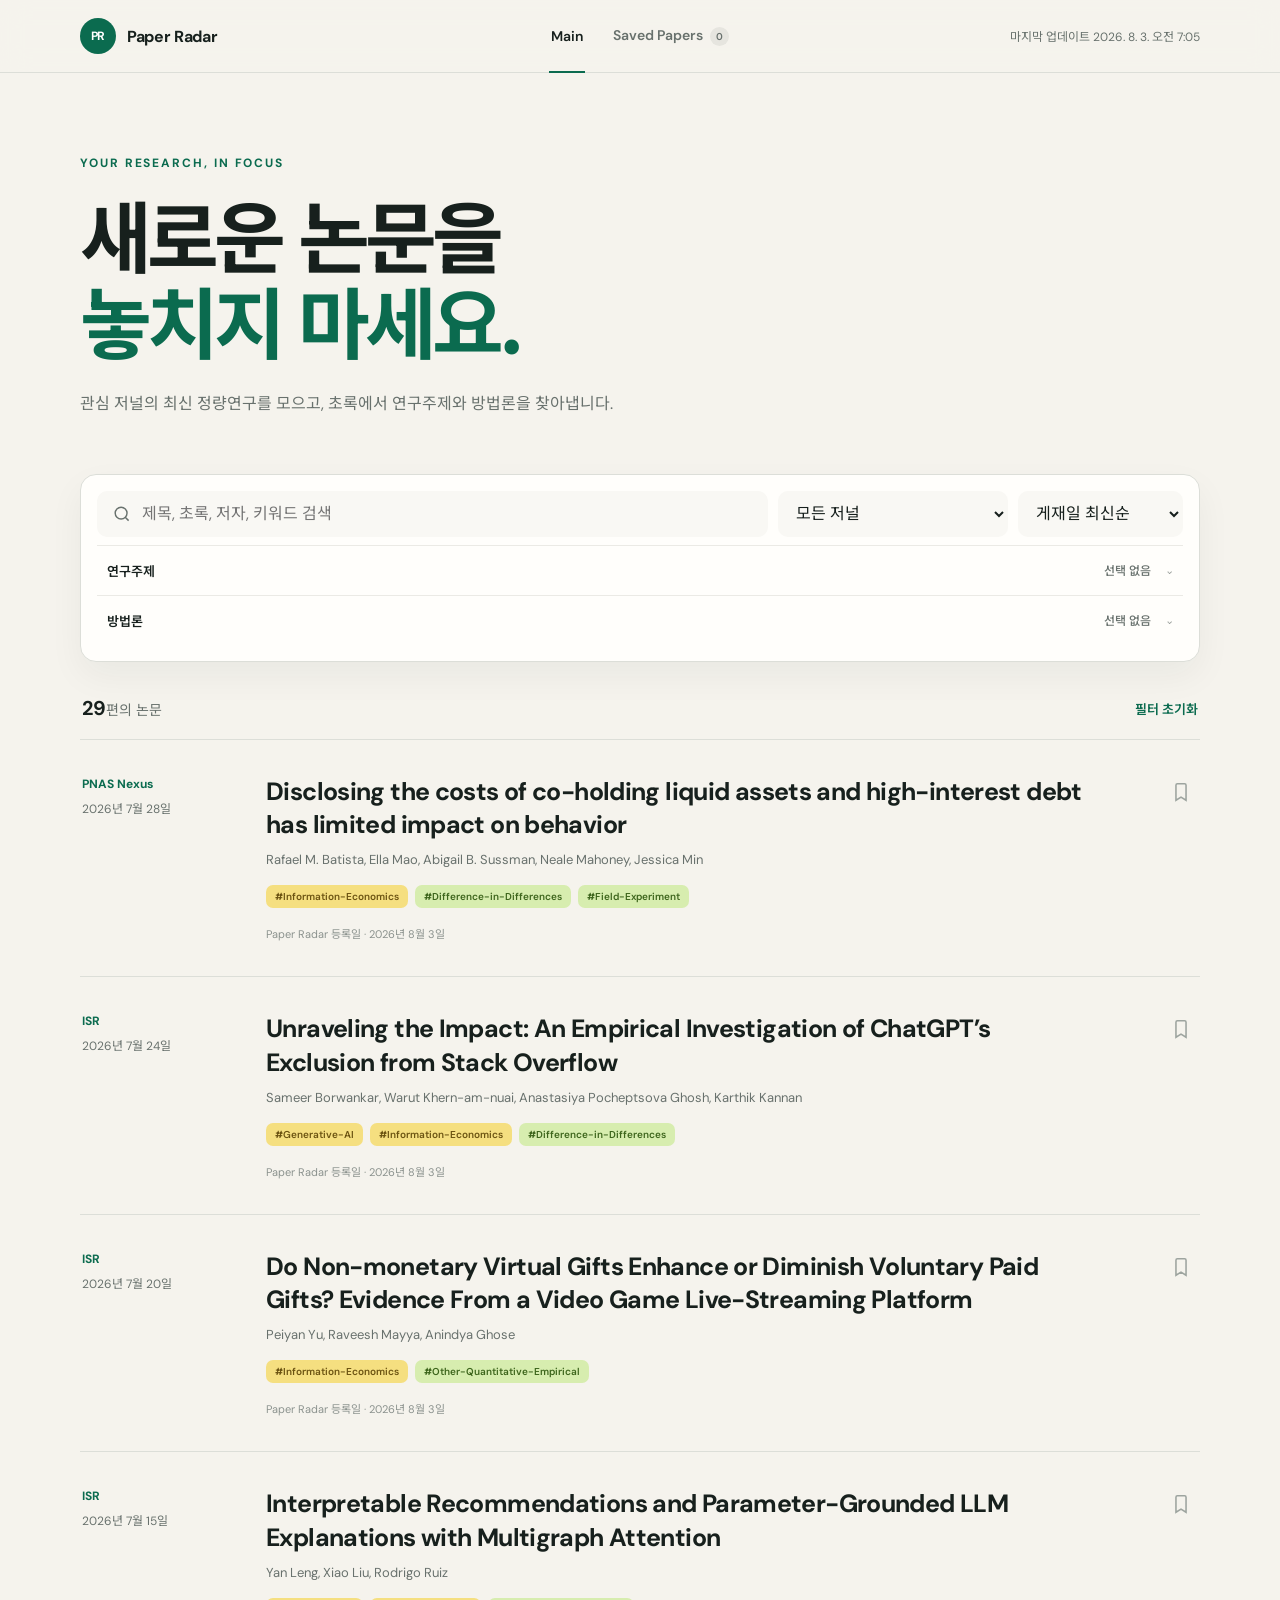
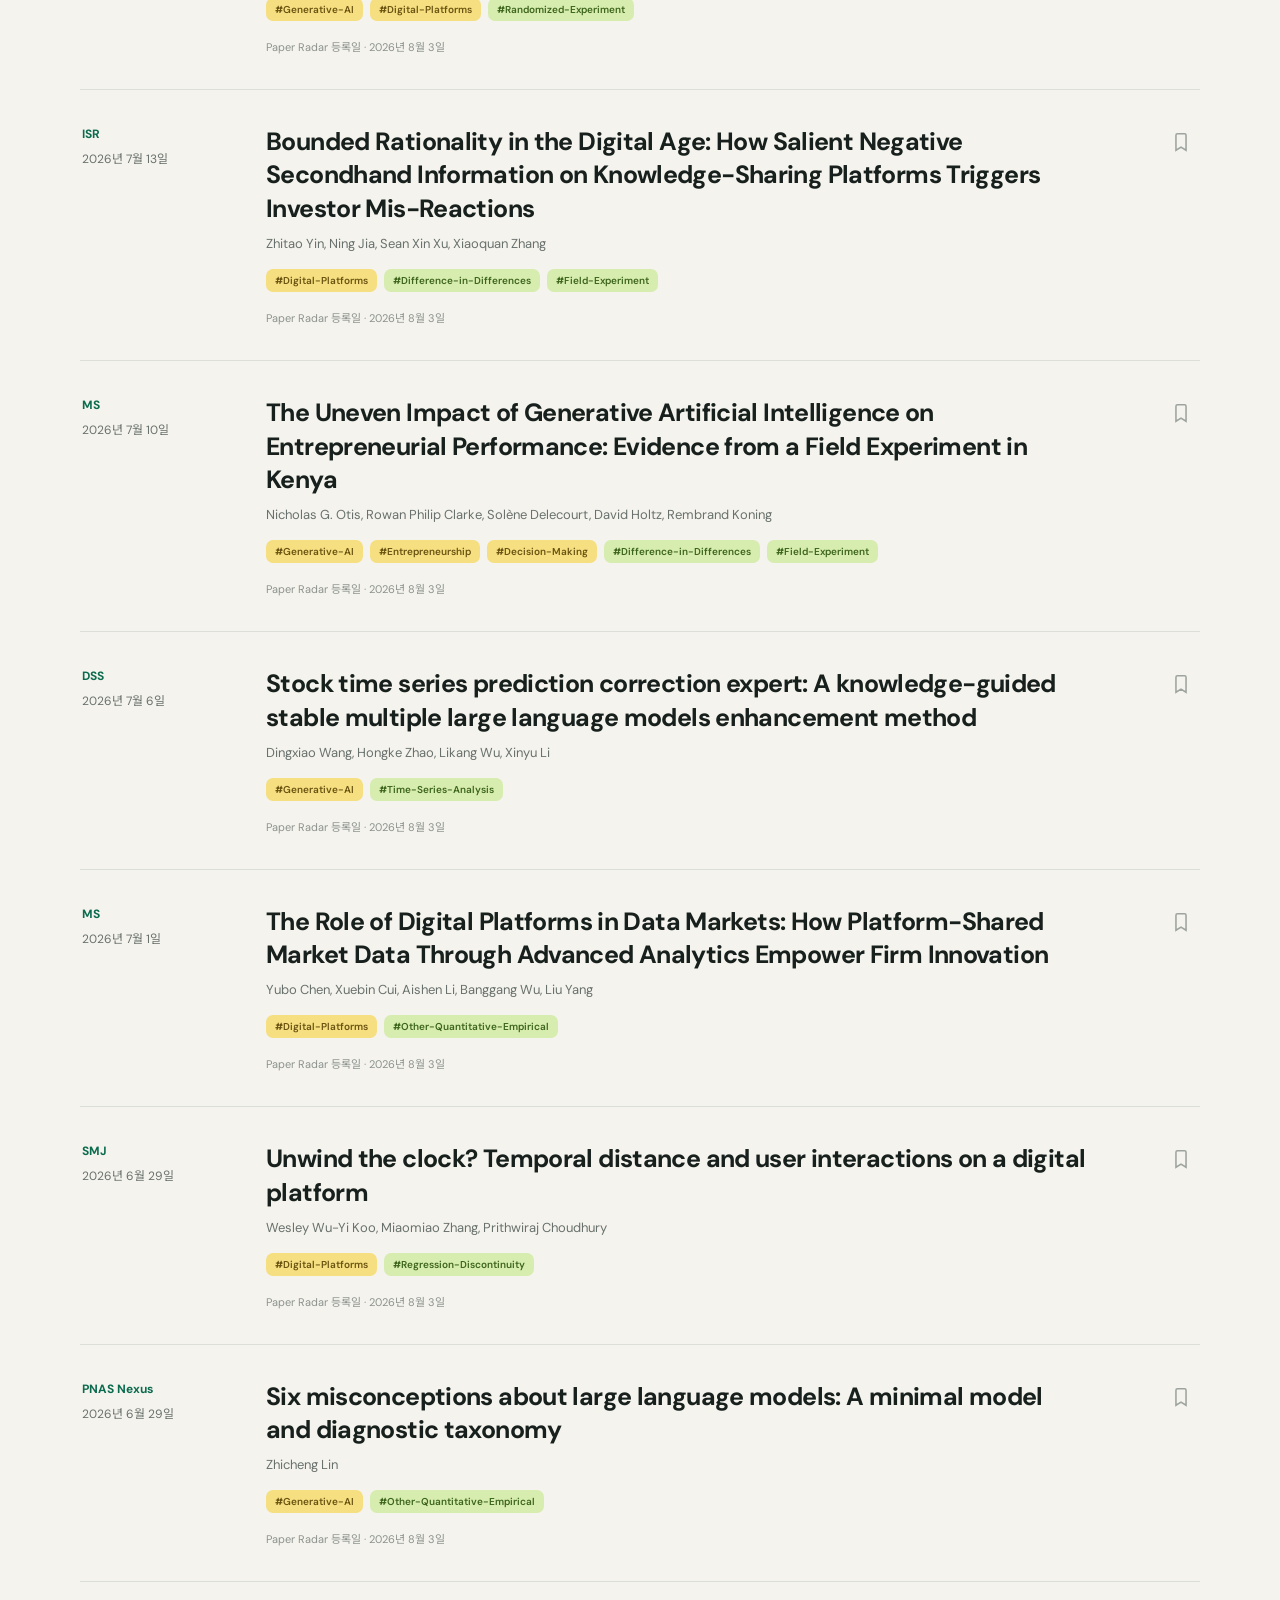
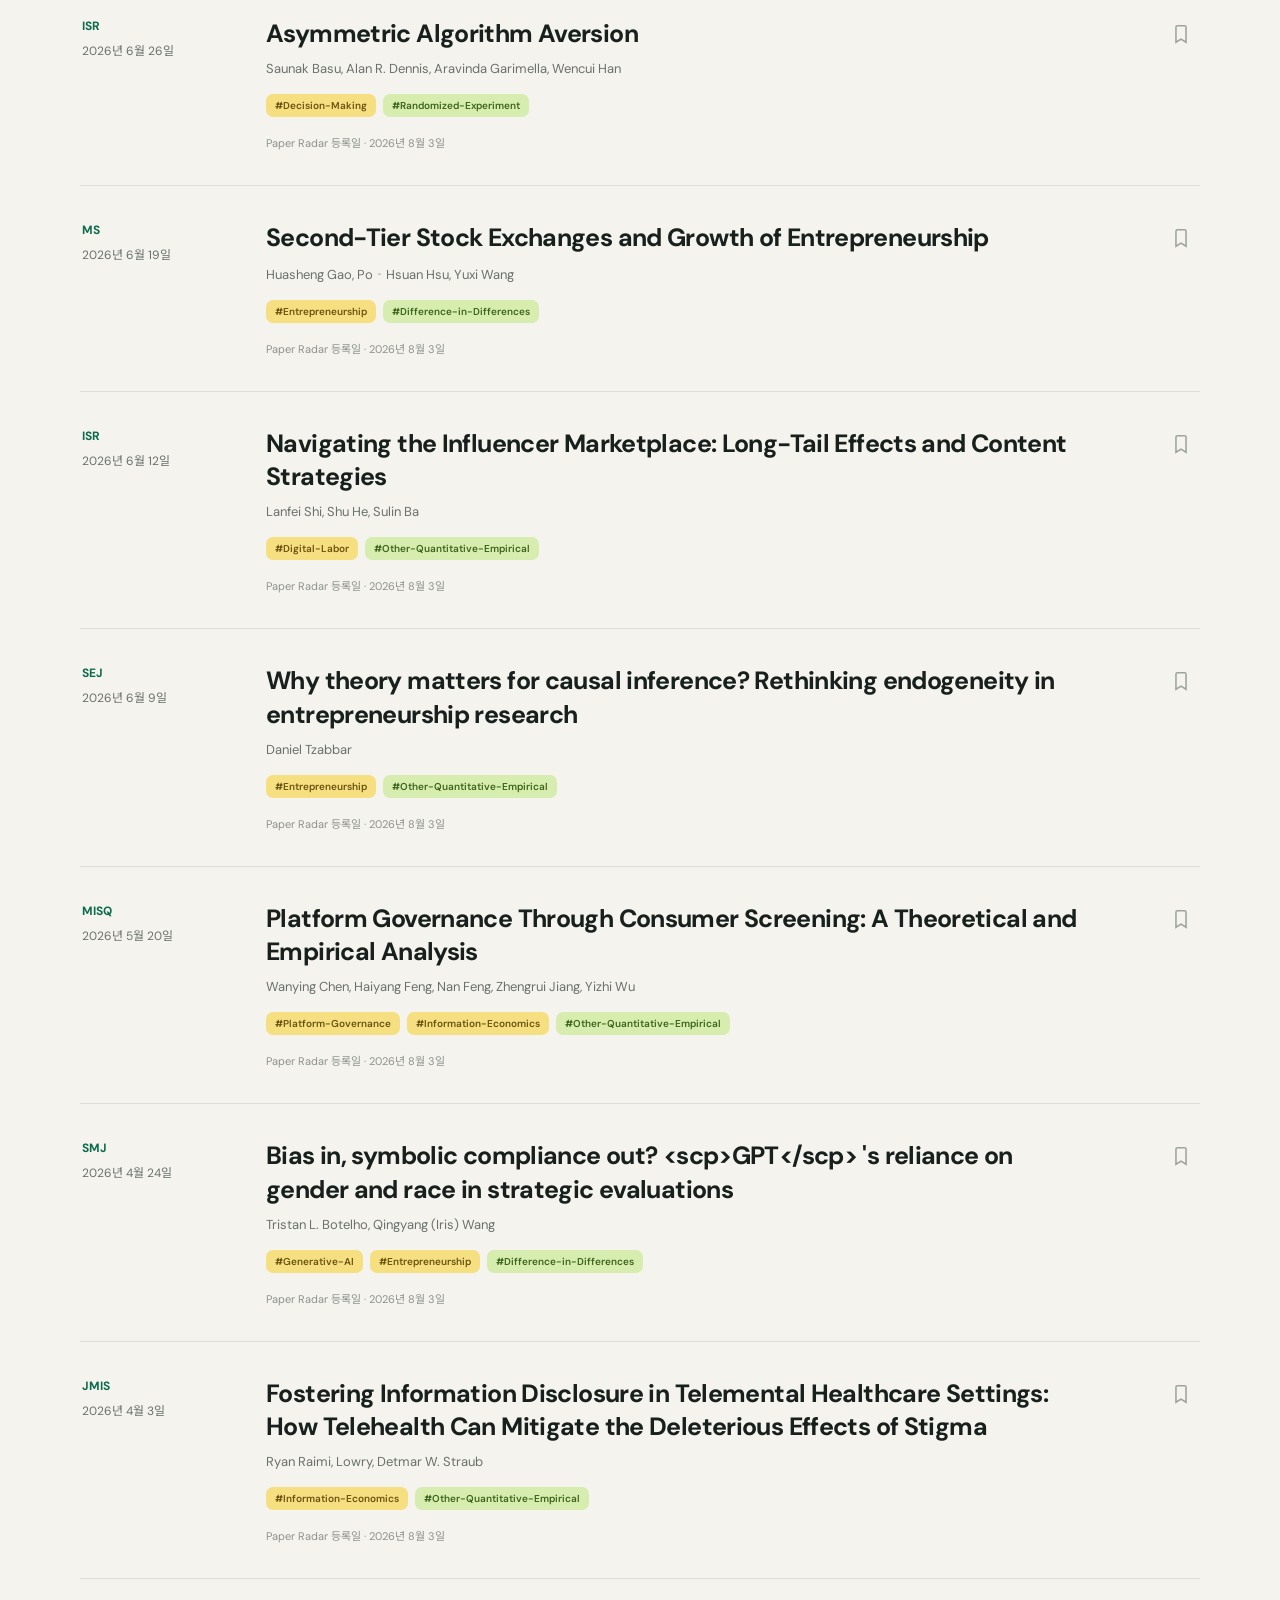
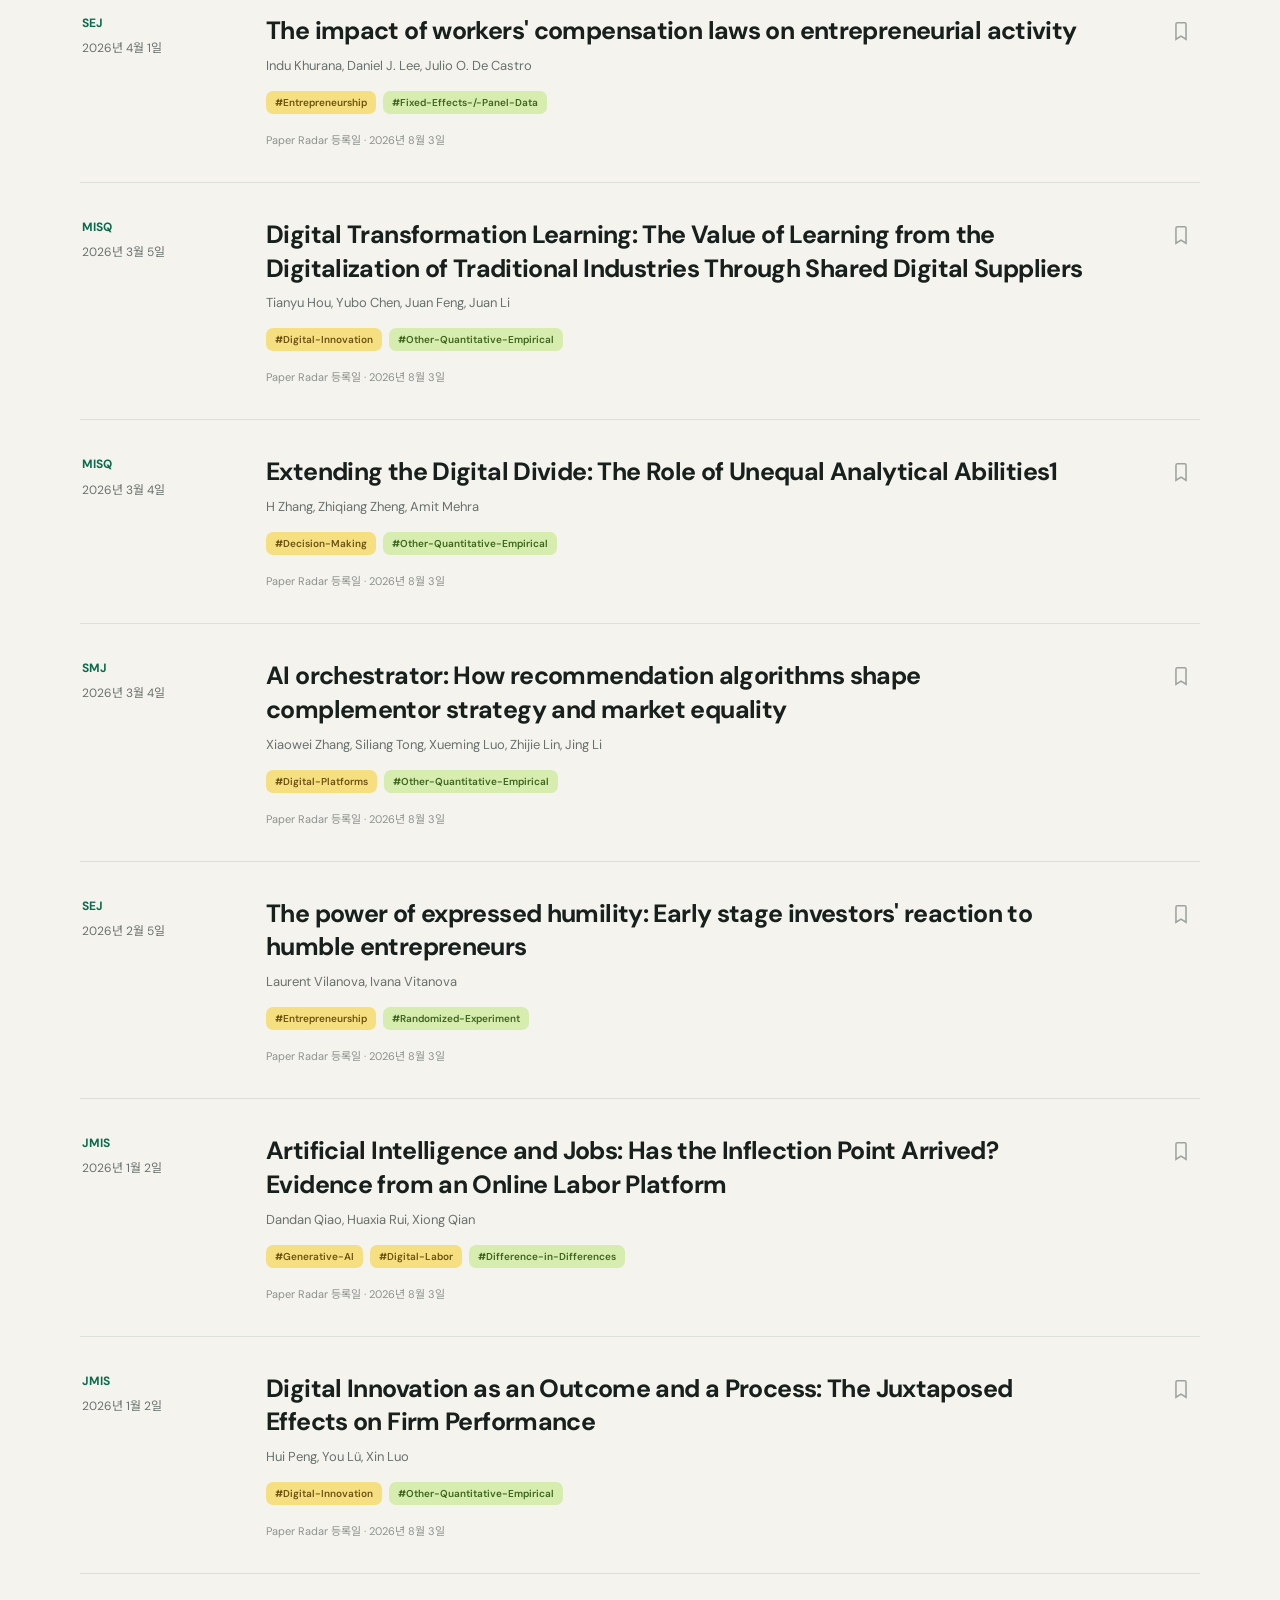
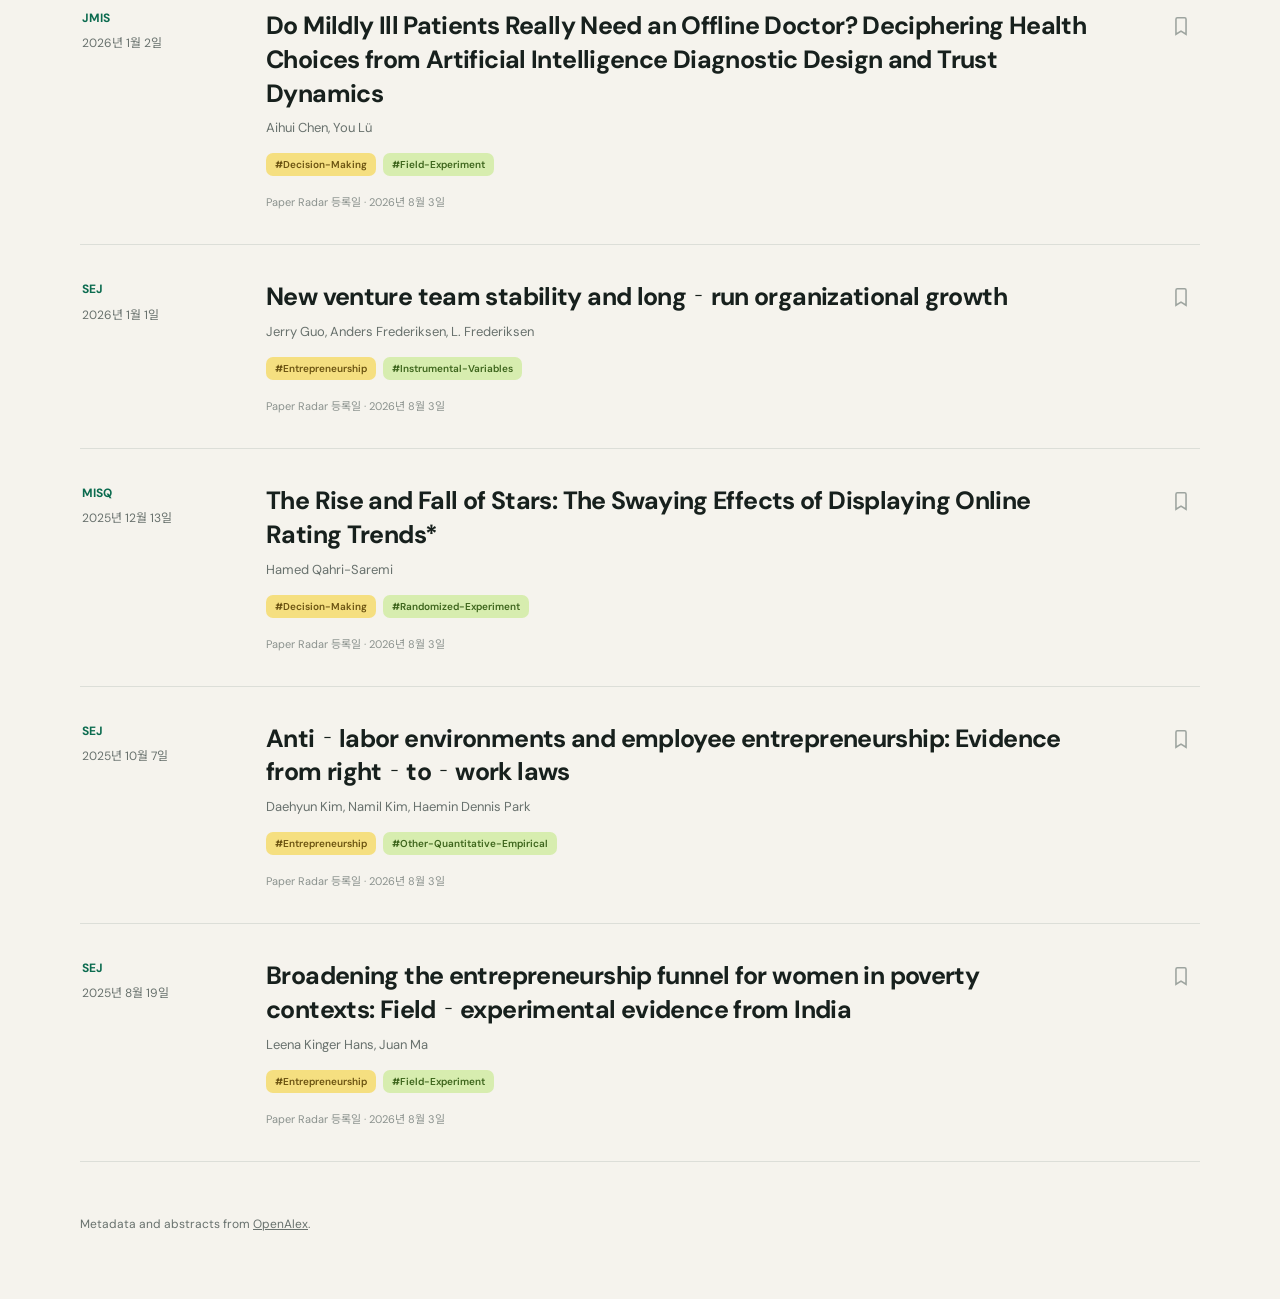
==== index.html @ 3a6cef03 "Add files via upload" ====
<!doctype html>
<html lang="ko">
<head>
  <meta charset="utf-8">
  <meta name="viewport" content="width=device-width, initial-scale=1">
  <meta name="description" content="관심 저널의 최신 정량연구를 한눈에 확인하는 개인용 논문 레이더">
  <title>Paper Radar</title>
  <link rel="preconnect" href="https://fonts.googleapis.com">
  <link rel="preconnect" href="https://fonts.gstatic.com" crossorigin>
  <link href="https://fonts.googleapis.com/css2?family=DM+Sans:wght@400;500;600;700&family=Noto+Sans+KR:wght@400;500;600;700&display=swap" rel="stylesheet">
  <link rel="stylesheet" href="styles.css">
</head>
<body>
  <header class="masthead">
    <div class="shell masthead-inner">
      <a class="brand" href="#main" aria-label="Paper Radar 홈">
        <span class="brand-mark">PR</span><span>Paper Radar</span>
      </a>
      <nav class="nav" aria-label="기본 메뉴">
        <button class="nav-link active" data-view="main">Main</button>
        <button class="nav-link" data-view="saved">Saved Papers <span id="saved-count" class="nav-count">0</span></button>
      </nav>
      <p class="updated" id="updated">데이터 불러오는 중…</p>
    </div>
  </header>

  <main class="shell">
    <section class="hero">
      <p class="eyebrow">YOUR RESEARCH, IN FOCUS</p>
      <h1 id="page-title">새로운 논문을<br><span>놓치지 마세요.</span></h1>
      <p class="intro" id="page-intro">관심 저널의 최신 정량연구를 모으고, 초록에서 연구주제와 방법론을 찾아냅니다.</p>
    </section>

    <section class="toolbar" aria-label="논문 검색과 필터">
      <div class="top-filters">
        <label class="search-wrap">
          <span class="sr-only">논문 검색</span>
          <svg viewBox="0 0 24 24" aria-hidden="true"><path d="m21 21-4.35-4.35m2.35-5.15A7.5 7.5 0 1 1 4 11.5a7.5 7.5 0 0 1 15 0Z"/></svg>
          <input id="search" type="search" placeholder="제목, 초록, 저자, 키워드 검색">
        </label>
        <select id="journal-filter" aria-label="저널 필터"><option value="">모든 저널</option></select>
        <select id="sort" aria-label="정렬 방식">
          <option value="publication">게재일 최신순</option>
          <option value="first_seen">신규 등록순</option>
        </select>
      </div>

      <details class="filter-group" id="topic-details">
        <summary><span>연구주제</span><span class="filter-summary"><b id="topic-selected">선택 없음</b><i aria-hidden="true">⌄</i></span></summary>
        <div id="topic-options" class="check-grid"></div>
      </details>
      <details class="filter-group" id="method-details">
        <summary><span>방법론</span><span class="filter-summary"><b id="method-selected">선택 없음</b><i aria-hidden="true">⌄</i></span></summary>
        <div id="method-options" class="check-grid"></div>
      </details>
      <div id="active-filters" class="active-filters"></div>
    </section>

    <section class="summary" aria-live="polite">
      <p><strong id="paper-count">0</strong>편의 논문</p>
      <button id="reset" type="button">필터 초기화</button>
    </section>
    <section id="paper-list" class="paper-list" aria-live="polite"></section>
    <div id="empty" class="empty" hidden>
      <div class="empty-bookmark">⌑</div>
      <p id="empty-title">조건에 맞는 논문이 없습니다.</p>
      <span id="empty-help">필터를 변경해 다시 확인해보세요.</span>
      <button id="empty-action" type="button">전체 논문 보기</button>
    </div>
  </main>

  <dialog id="paper-dialog" class="paper-dialog">
    <div class="dialog-head">
      <button id="dialog-bookmark" class="bookmark dialog-bookmark" type="button" aria-label="논문 저장"></button>
      <button id="dialog-close" class="dialog-close" type="button" aria-label="닫기">×</button>
    </div>
    <article id="dialog-content"></article>
  </dialog>

  <footer class="shell footer"><p>Metadata and abstracts from <a href="https://openalex.org" target="_blank" rel="noreferrer">OpenAlex</a>.</p></footer>
  <script src="app.js" defer></script>
</body>
</html>
---- styles.css ----
:root{--ink:#17201d;--muted:#68716d;--paper:#f5f3ed;--card:#fffefb;--line:#dcded8;--green:#0b6b4f;--green-soft:#dcece5;--topic:#f5df80;--topic-ink:#6b5311;--method:#d7edaf;--method-ink:#3d651c}
*{box-sizing:border-box}html{scroll-behavior:smooth}body{margin:0;color:var(--ink);background:var(--paper);font-family:"DM Sans","Noto Sans KR",sans-serif;-webkit-font-smoothing:antialiased}a{color:inherit}button,input,select{font:inherit}.shell{width:min(1120px,calc(100% - 40px));margin-inline:auto}.sr-only{position:absolute;width:1px;height:1px;padding:0;overflow:hidden;clip:rect(0,0,0,0);white-space:nowrap;border:0}
.masthead{position:sticky;top:0;z-index:20;border-bottom:1px solid var(--line);background:rgba(245,243,237,.92);backdrop-filter:blur(14px)}.masthead-inner{height:72px;display:grid;grid-template-columns:1fr auto 1fr;align-items:center}.brand{display:flex;align-items:center;gap:11px;text-decoration:none;font-weight:700;letter-spacing:-.02em}.brand-mark{display:grid;place-items:center;width:36px;height:36px;border-radius:50%;background:var(--green);color:#fff;font-size:12px}.nav{display:flex;align-self:stretch;gap:26px}.nav-link{position:relative;border:0;padding:0 2px;color:var(--muted);background:transparent;cursor:pointer;font-weight:600;font-size:14px}.nav-link.active{color:var(--ink)}.nav-link.active:after{content:"";position:absolute;right:0;bottom:-1px;left:0;height:2px;background:var(--green)}.nav-count{display:inline-grid;place-items:center;min-width:19px;height:19px;margin-left:4px;padding:0 5px;border-radius:10px;background:#e6e5df;font-size:10px}.nav-link.active .nav-count{color:#fff;background:var(--green)}.updated{justify-self:end;margin:0;color:var(--muted);font-size:12px}
.hero{max-width:800px;padding:82px 0 56px}.eyebrow{margin:0 0 20px;color:var(--green);font-size:12px;font-weight:700;letter-spacing:.16em}.hero h1{margin:0;font-family:"Noto Sans KR",sans-serif;font-size:clamp(45px,7vw,78px);line-height:1.1;letter-spacing:-.065em}.hero h1 span{color:var(--green)}.intro{max-width:610px;margin:27px 0 0;color:var(--muted);font-size:16px;line-height:1.75;word-break:keep-all}
.toolbar{padding:16px;background:var(--card);border:1px solid var(--line);border-radius:16px;box-shadow:0 14px 35px rgba(24,37,31,.05)}.top-filters{display:grid;grid-template-columns:minmax(260px,1fr) 230px 165px;gap:10px;margin-bottom:8px}.search-wrap{position:relative;display:flex;align-items:center}.search-wrap svg{position:absolute;left:15px;width:19px;fill:none;stroke:var(--muted);stroke-width:1.8}input[type=search],select{width:100%;height:46px;color:var(--ink);background:#f9f8f4;border:1px solid transparent;border-radius:10px;outline:none}input[type=search]{padding:0 15px 0 44px}select{padding:0 34px 0 13px;cursor:pointer}input:focus,select:focus{border-color:var(--green);box-shadow:0 0 0 3px rgba(11,107,79,.1)}
.filter-group{border-top:1px solid #ebeae5}.filter-group summary{display:flex;align-items:center;justify-content:space-between;padding:15px 10px;cursor:pointer;list-style:none;font-size:13px;font-weight:600}.filter-group summary::-webkit-details-marker{display:none}.filter-summary{display:flex;gap:15px;color:var(--muted);font-weight:400}.filter-summary b{font-size:12px;font-weight:500}.filter-summary i{display:inline-block;font-style:normal;transition:transform .2s}.filter-group[open] .filter-summary i{transform:rotate(180deg)}.check-grid{display:grid;grid-template-columns:repeat(3,minmax(0,1fr));gap:5px 16px;padding:1px 10px 18px}.check-option{display:flex;align-items:center;gap:9px;min-height:33px;color:#4f5a55;cursor:pointer;font-size:12px}.check-option input{position:absolute;opacity:0}.custom-check{display:grid;place-items:center;width:17px;height:17px;flex:0 0 auto;border:1.5px solid #adb3af;border-radius:4px;background:#fff}.check-option input:checked+.custom-check{border-color:var(--green);background:var(--green)}.check-option input:checked+.custom-check:after{content:"✓";color:#fff;font-size:11px;font-weight:700}.check-option input:focus-visible+.custom-check{outline:3px solid rgba(11,107,79,.18)}.active-filters{display:flex;flex-wrap:wrap;gap:7px}.active-filters:not(:empty){padding:12px 10px 2px;border-top:1px solid #ebeae5}.filter-chip{border:0;padding:6px 9px;border-radius:7px;cursor:pointer;font-size:11px;font-weight:600}.filter-chip.topic{color:var(--topic-ink);background:var(--topic)}.filter-chip.method{color:var(--method-ink);background:var(--method)}
.summary{display:flex;align-items:center;justify-content:space-between;padding:30px 2px 14px;border-bottom:1px solid var(--line)}.summary p{margin:0;color:var(--muted);font-size:14px}.summary strong{color:var(--ink);font-size:20px}.summary button,.empty button{border:0;padding:7px 0;color:var(--green);background:transparent;cursor:pointer;font-weight:600;font-size:13px}
.paper-list{display:grid}.paper{position:relative;display:grid;grid-template-columns:150px 1fr 34px;gap:34px;padding:35px 2px;border-bottom:1px solid var(--line);cursor:pointer;transition:transform .15s ease}.paper:hover{transform:translateX(4px)}.paper:focus-visible{outline:2px solid var(--green);outline-offset:4px;border-radius:4px}.paper-meta{color:var(--muted);font-size:12px;line-height:1.6}.paper-meta .journal{color:var(--green);font-weight:700}.paper-meta p{margin:6px 0}.new-badge{display:inline-block;margin-top:5px;padding:3px 6px;border-radius:4px;color:#fff;background:var(--green);font-size:9px;font-weight:700;letter-spacing:.08em}.paper h2{max-width:820px;margin:0;font-size:clamp(19px,2.4vw,25px);line-height:1.35;letter-spacing:-.025em}.authors{margin:9px 0 17px;color:var(--muted);font-size:13px}.tags{display:flex;flex-wrap:wrap;gap:7px}.tag{padding:5px 9px;border-radius:7px;font-size:10px;font-weight:600}.tag.topic{color:var(--topic-ink);background:var(--topic)}.tag.method{color:var(--method-ink);background:var(--method)}.first-seen{margin:17px 0 0;color:#8b928e;font-size:11px}.bookmark{display:grid;place-items:center;width:34px;height:34px;border:0;border-radius:50%;color:#9da49f;background:transparent;cursor:pointer}.bookmark:hover{background:#e9e8e2}.bookmark svg{width:22px;fill:none;stroke:currentColor;stroke-width:1.7}.bookmark.saved{color:var(--green)}.bookmark.saved svg{fill:currentColor;stroke:currentColor}
.empty{padding:75px 0;text-align:center;color:var(--muted)}.empty-bookmark{font-size:42px;color:#b4b9b5}.empty p{margin:12px 0 5px;color:var(--ink);font-size:17px;font-weight:600}.empty span{display:block;font-size:13px}.empty button{margin-top:14px}.footer{padding:42px 0 55px;color:var(--muted);font-size:12px}
.paper-dialog{width:min(780px,calc(100% - 28px));max-height:88vh;padding:0;border:0;border-radius:18px;color:var(--ink);background:var(--card);box-shadow:0 28px 90px rgba(18,31,25,.25)}.paper-dialog::backdrop{background:rgba(16,26,22,.55);backdrop-filter:blur(3px)}.dialog-head{position:sticky;top:0;z-index:2;display:flex;justify-content:flex-end;gap:3px;padding:15px 17px;background:linear-gradient(var(--card) 75%,transparent)}.dialog-close{display:grid;place-items:center;width:34px;height:34px;border:0;border-radius:50%;color:var(--muted);background:transparent;cursor:pointer;font-size:25px}.dialog-close:hover{background:#efeee9}.paper-dialog article{padding:0 54px 54px}.dialog-meta{display:flex;gap:12px;color:var(--green);font-size:12px;font-weight:700}.paper-dialog h2{margin:16px 0 10px;font-size:clamp(25px,4vw,38px);line-height:1.25;letter-spacing:-.035em}.dialog-authors{margin:0 0 22px;color:var(--muted);font-size:13px}.dialog-tags{margin-bottom:28px}.dates{display:grid;grid-template-columns:1fr 1fr;margin:0;padding:19px 0;border-top:1px solid var(--line);border-bottom:1px solid var(--line)}.dates div+div{padding-left:25px;border-left:1px solid var(--line)}.dates dt{color:var(--muted);font-size:10px;text-transform:uppercase;letter-spacing:.08em}.dates dd{margin:5px 0 0;font-size:12px;word-break:break-all}.abstract-full{padding:28px 0}.abstract-full h3{margin:0 0 11px;font-size:13px}.abstract-full p{margin:0;color:#46514c;font-family:"Noto Sans KR",sans-serif;font-size:13px;line-height:1.9}.dialog-actions{display:flex;gap:10px}.dialog-actions a{padding:11px 15px;border-radius:8px;color:#fff;background:var(--green);text-decoration:none;font-size:12px;font-weight:600}.dialog-actions a+ a{color:var(--green);background:var(--green-soft)}
@media(max-width:800px){.masthead-inner{grid-template-columns:1fr auto}.updated{display:none}.nav{grid-column:1/-1;grid-row:2;height:44px;justify-content:center}.masthead-inner{height:116px}.top-filters{grid-template-columns:1fr 1fr}.search-wrap{grid-column:1/-1}.check-grid{grid-template-columns:repeat(2,minmax(0,1fr))}.paper{grid-template-columns:1fr 34px;gap:12px}.paper-meta{grid-column:1/-1;display:flex;gap:10px;align-items:center}.paper-meta p{margin:0}.paper-body{grid-column:1}.bookmark{grid-column:2;grid-row:2}.paper-dialog article{padding:0 30px 38px}}
@media(max-width:520px){.shell{width:min(100% - 24px,1120px)}.hero{padding:52px 0 40px}.top-filters{grid-template-columns:1fr}.search-wrap{grid-column:auto}.check-grid{grid-template-columns:1fr;max-height:250px;overflow:auto}.paper{padding:27px 0}.tag{font-size:9px}.paper-dialog article{padding:0 20px 30px}.dates{grid-template-columns:1fr;gap:13px}.dates div+div{padding:13px 0 0;border-top:1px solid var(--line);border-left:0}.dialog-actions{flex-direction:column;text-align:center}}
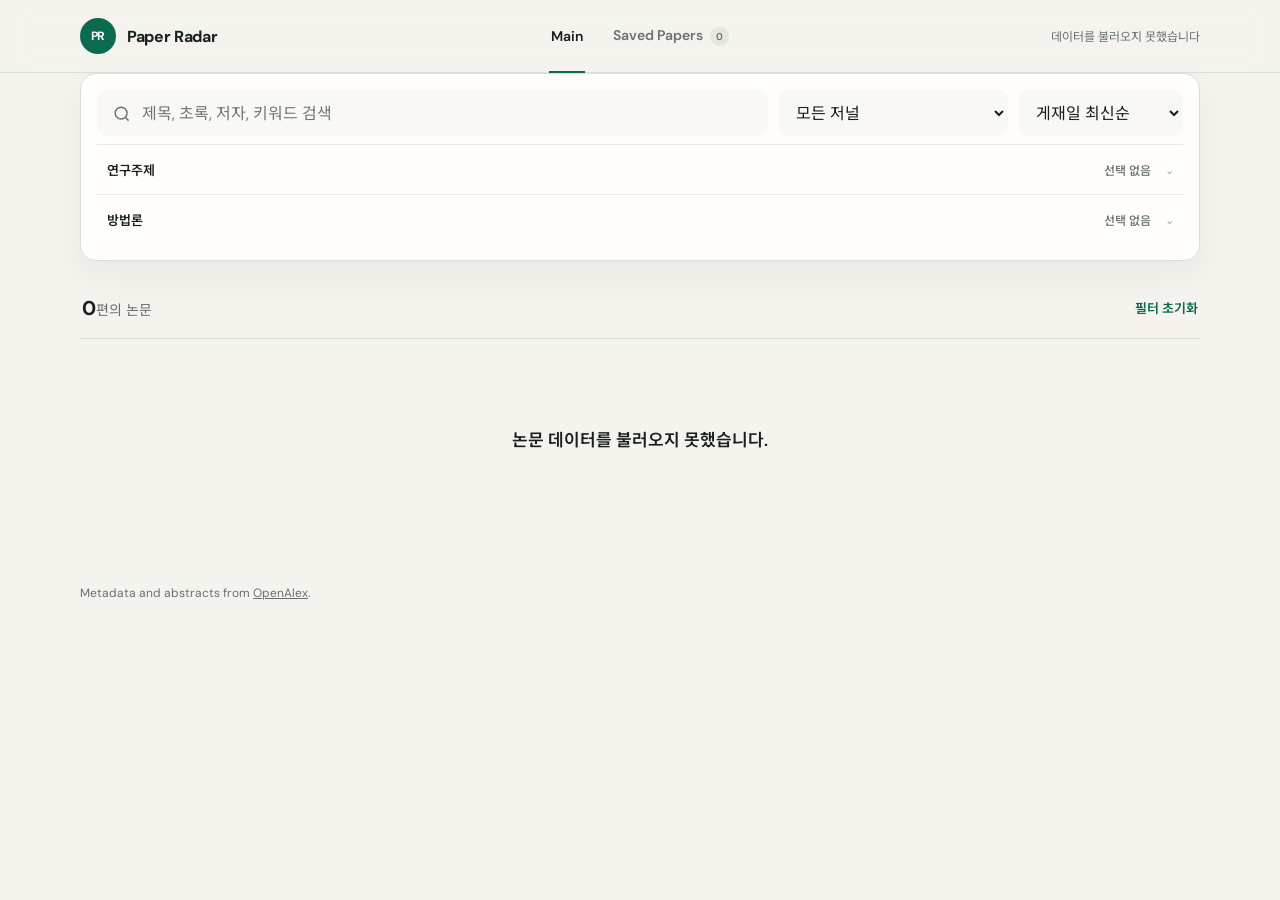
==== commit c54be10c: "Update index.html" ====
--- a/index.html
+++ b/index.html
@@ -25,11 +25,6 @@
   </header>
 
   <main class="shell">
-    <section class="hero">
-      <p class="eyebrow">YOUR RESEARCH, IN FOCUS</p>
-      <h1 id="page-title">새로운 논문을<br><span>놓치지 마세요.</span></h1>
-      <p class="intro" id="page-intro">관심 저널의 최신 정량연구를 모으고, 초록에서 연구주제와 방법론을 찾아냅니다.</p>
-    </section>
 
     <section class="toolbar" aria-label="논문 검색과 필터">
       <div class="top-filters">
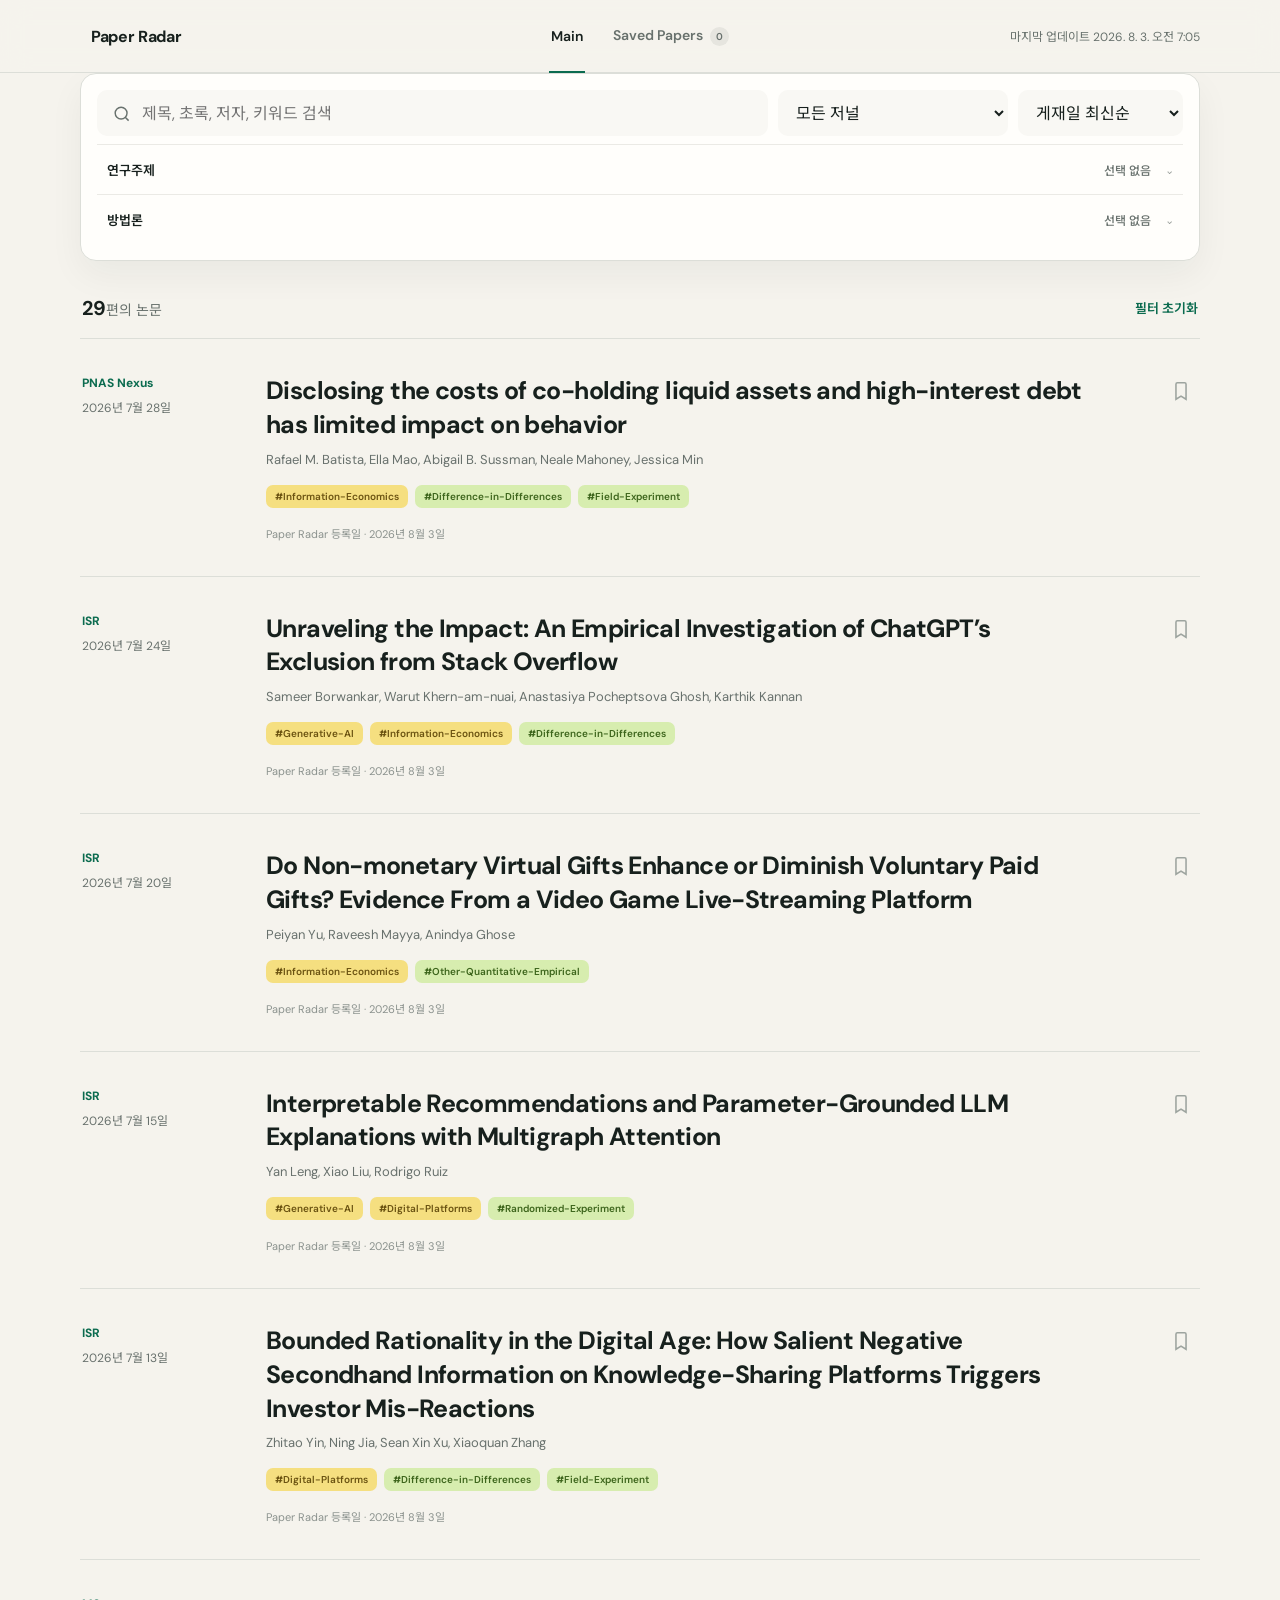
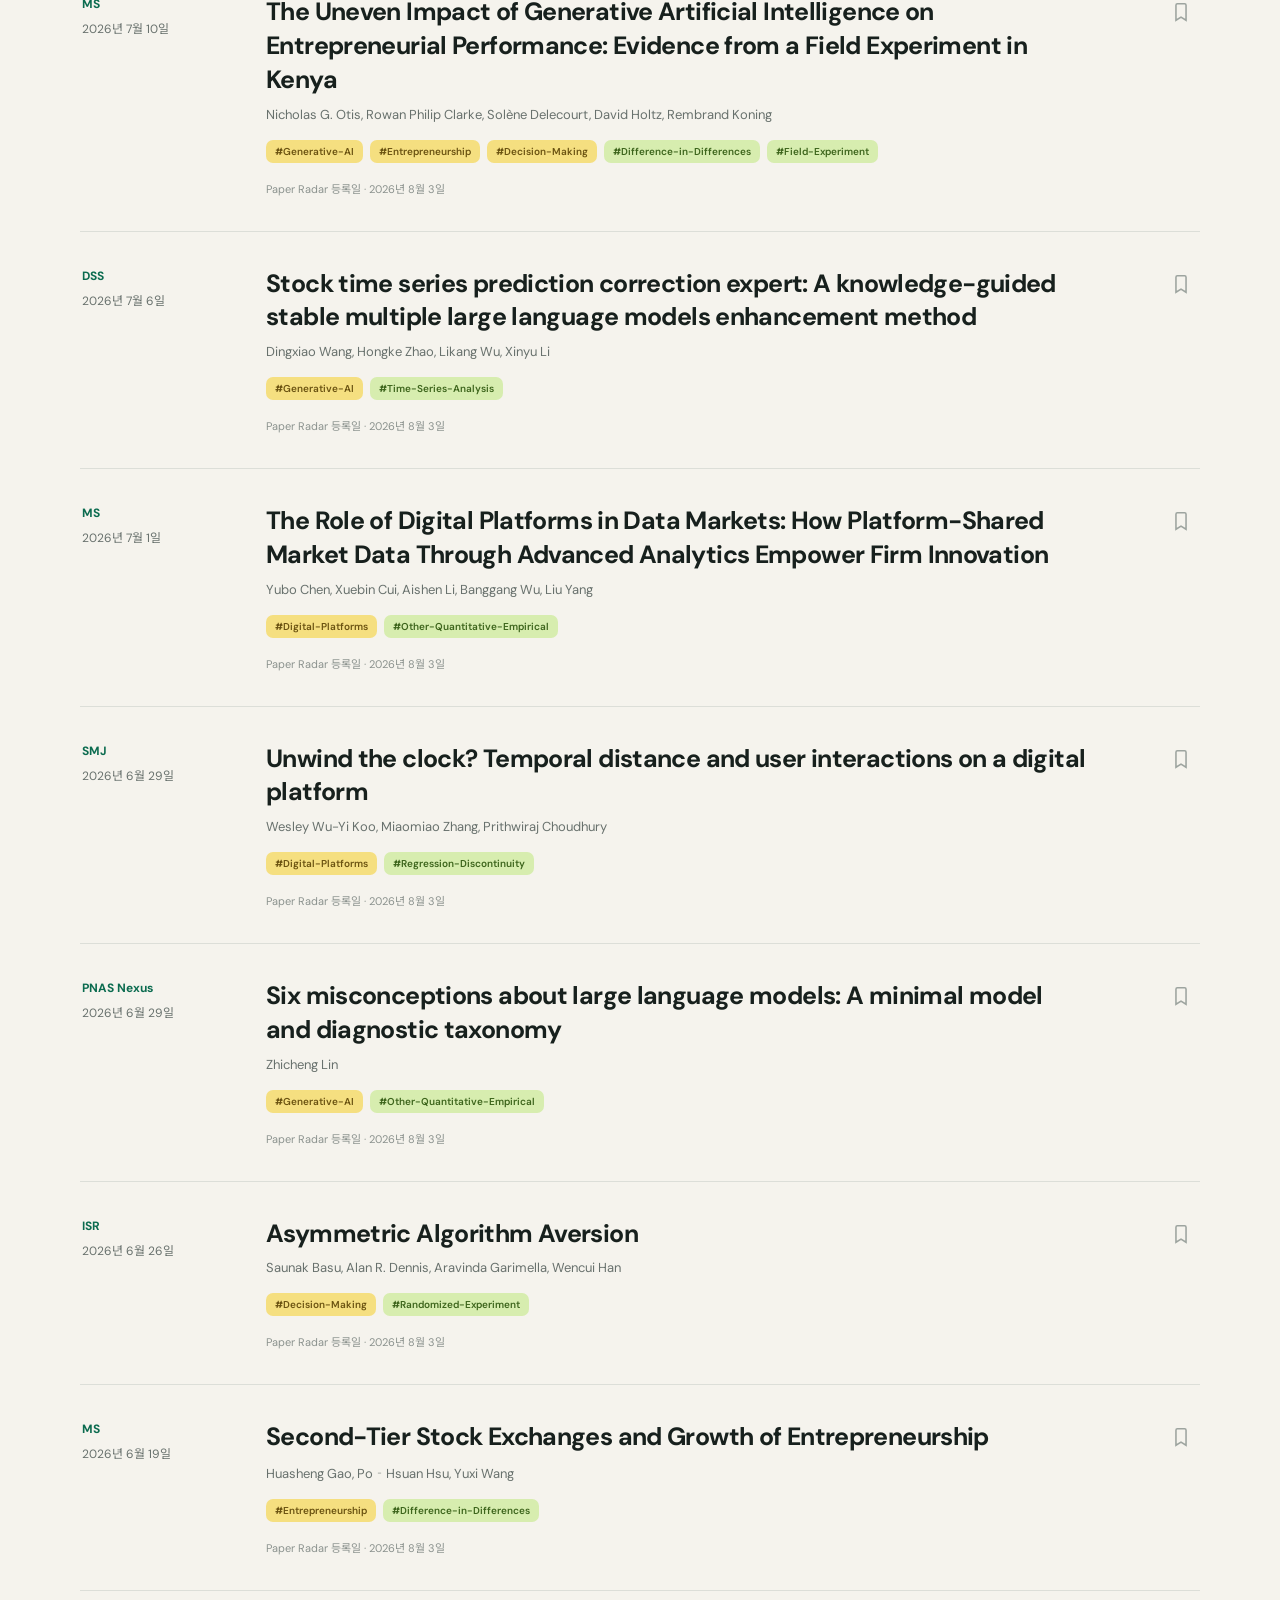
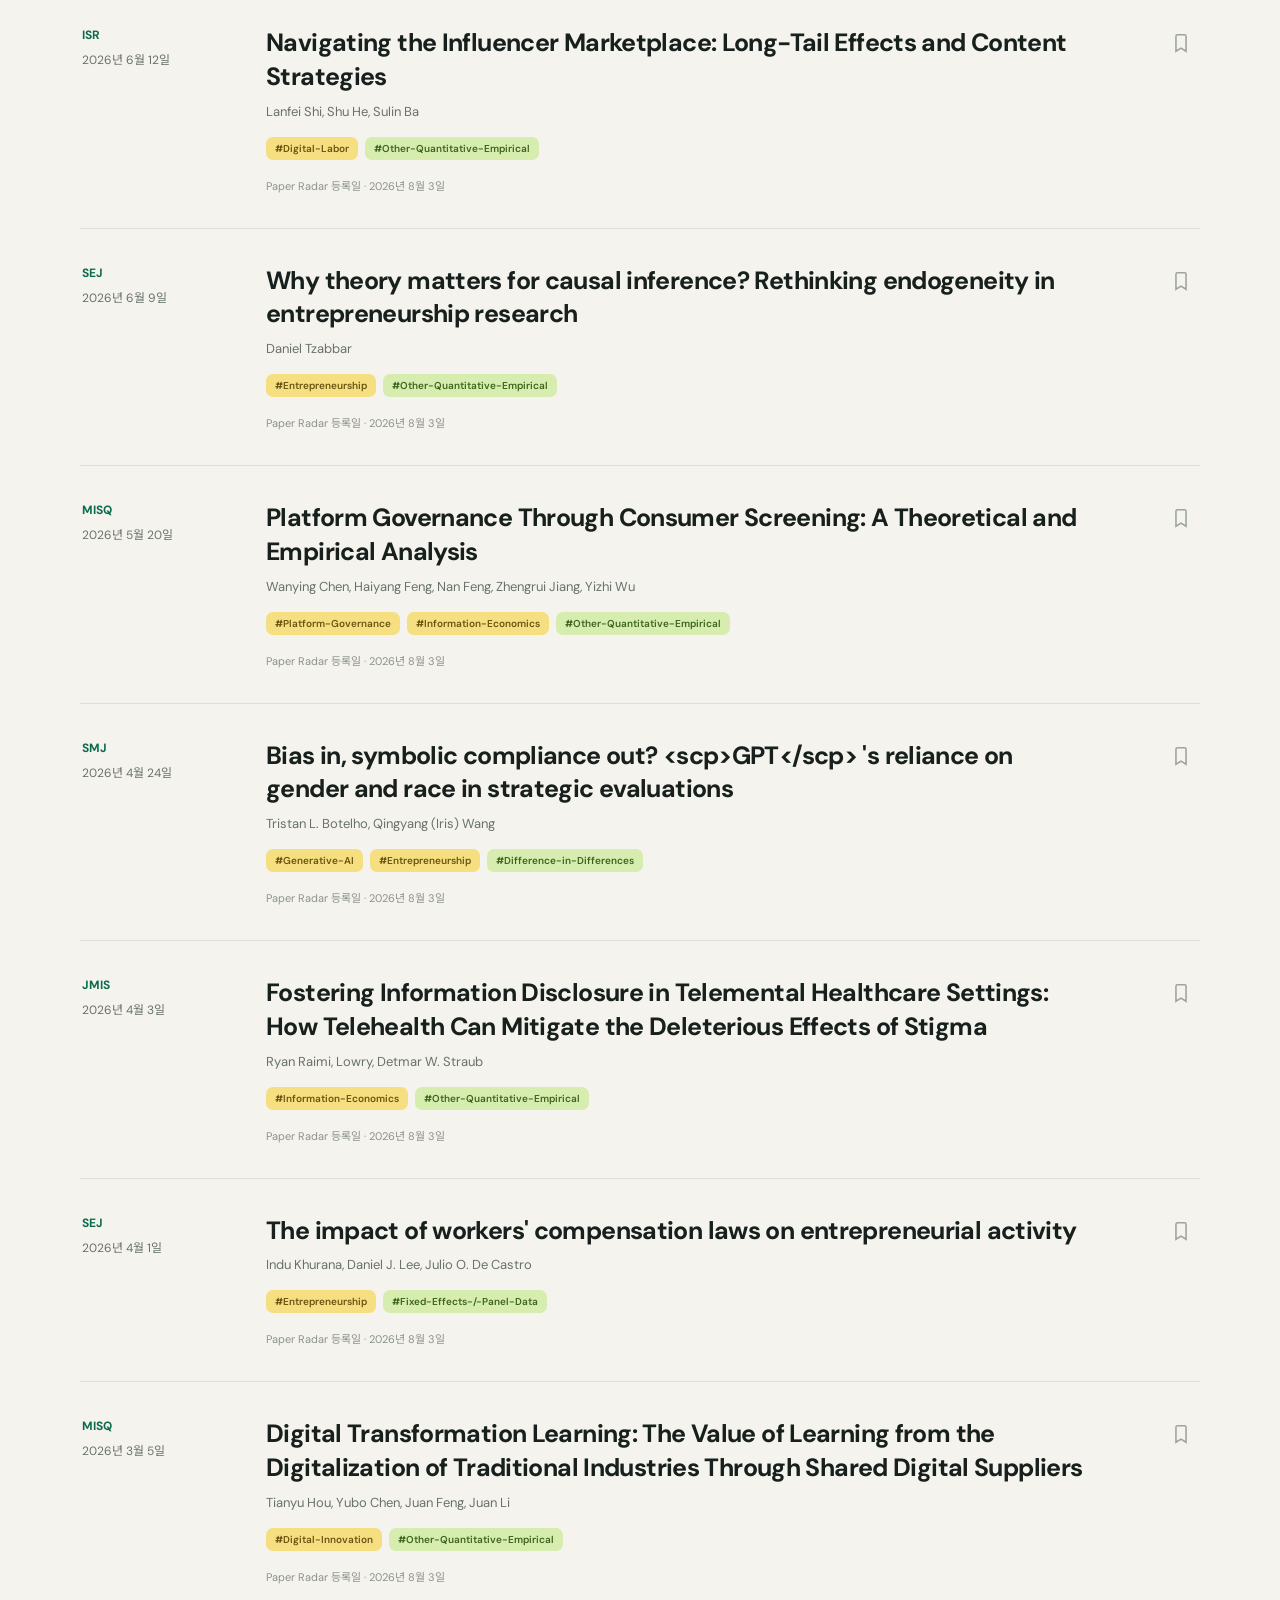
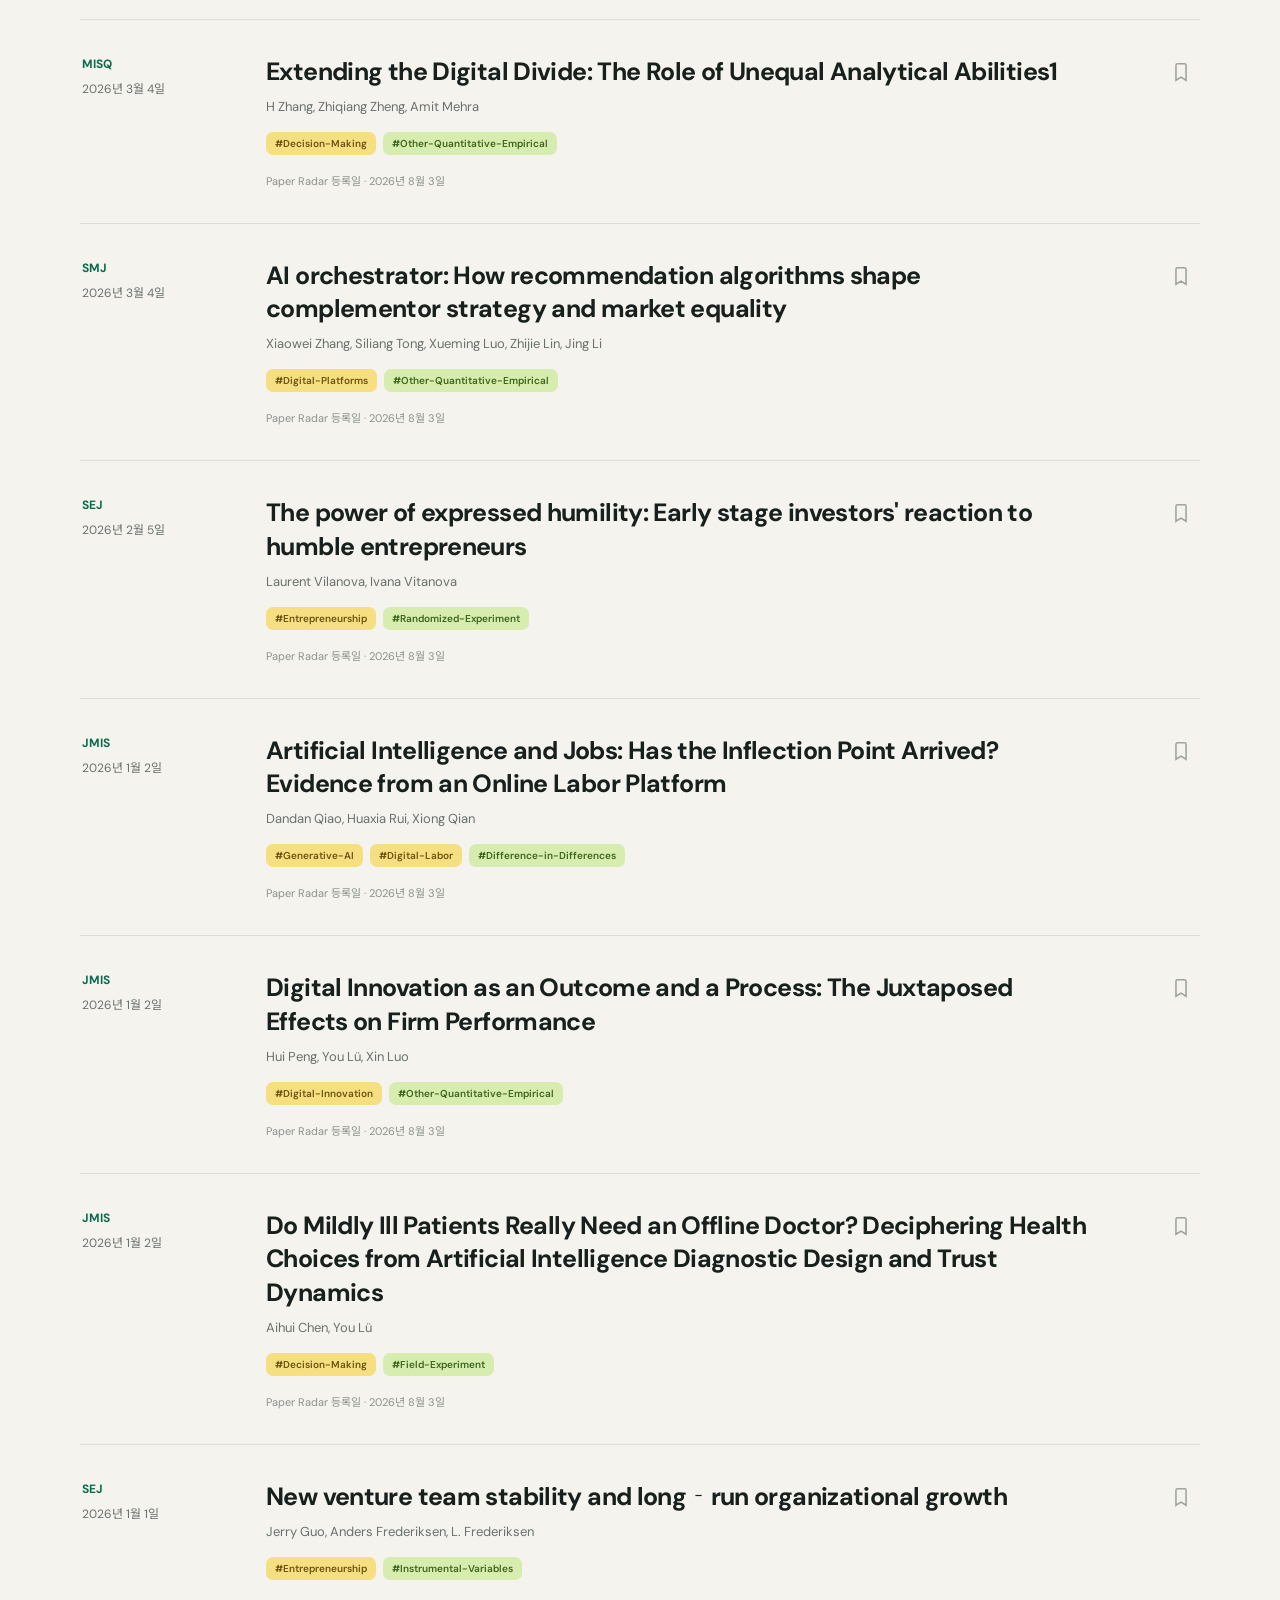
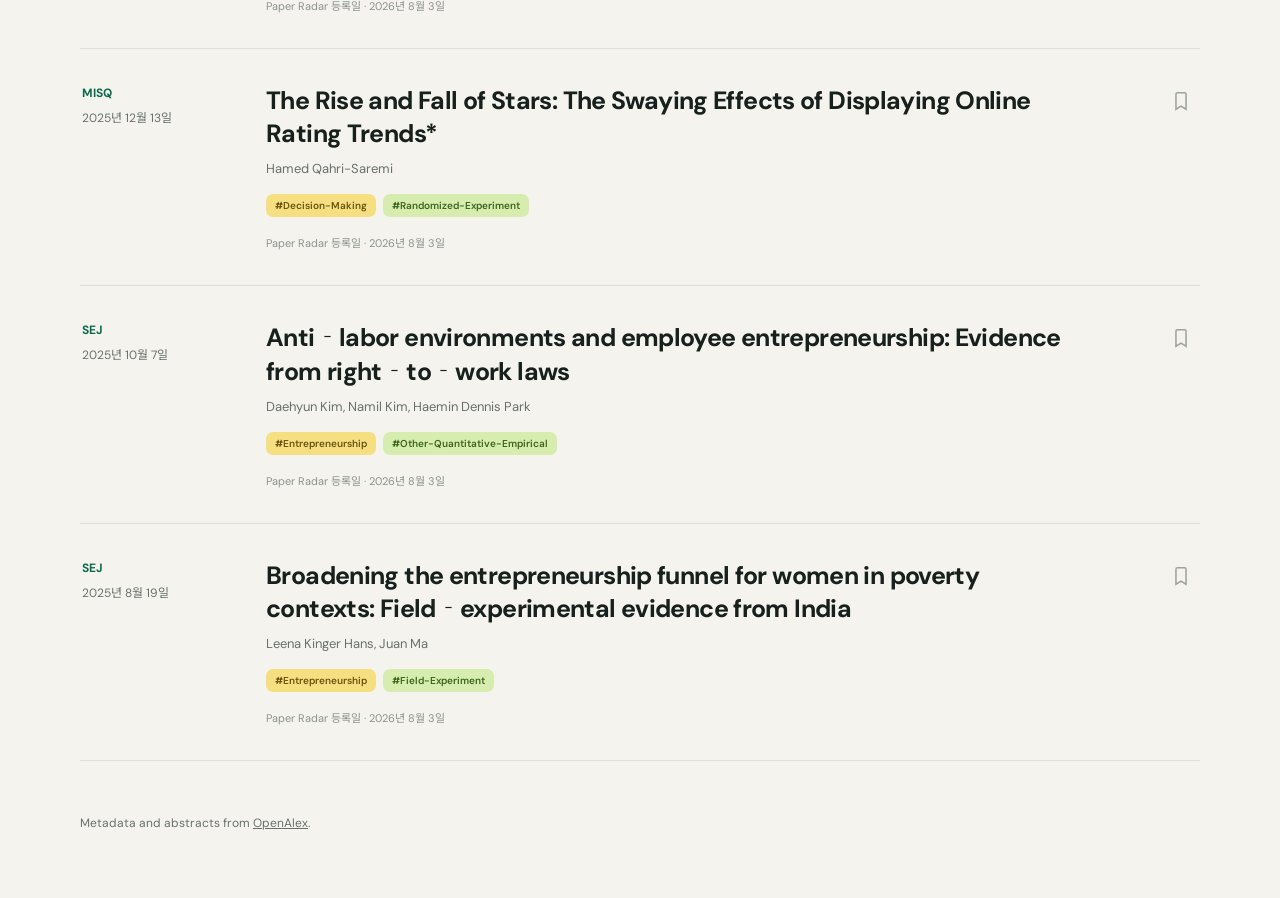
==== commit 7ba1053b: "Update index.html" ====
--- a/index.html
+++ b/index.html
@@ -5,6 +5,7 @@
   <meta name="viewport" content="width=device-width, initial-scale=1">
   <meta name="description" content="관심 저널의 최신 정량연구를 한눈에 확인하는 개인용 논문 레이더">
   <title>Paper Radar</title>
+  <link rel="icon" type="image/png" href="assets/chiikawa-logo.png">
   <link rel="preconnect" href="https://fonts.googleapis.com">
   <link rel="preconnect" href="https://fonts.gstatic.com" crossorigin>
   <link href="https://fonts.googleapis.com/css2?family=DM+Sans:wght@400;500;600;700&family=Noto+Sans+KR:wght@400;500;600;700&display=swap" rel="stylesheet">
@@ -14,7 +15,12 @@
   <header class="masthead">
     <div class="shell masthead-inner">
       <a class="brand" href="#main" aria-label="Paper Radar 홈">
-        <span class="brand-mark">PR</span><span>Paper Radar</span>
+        <img
+          class="brand-logo"
+          src="assets/chiikawa-logo.png"
+          alt=""
+        >
+        <span>Paper Radar</span>
       </a>
       <nav class="nav" aria-label="기본 메뉴">
         <button class="nav-link active" data-view="main">Main</button>
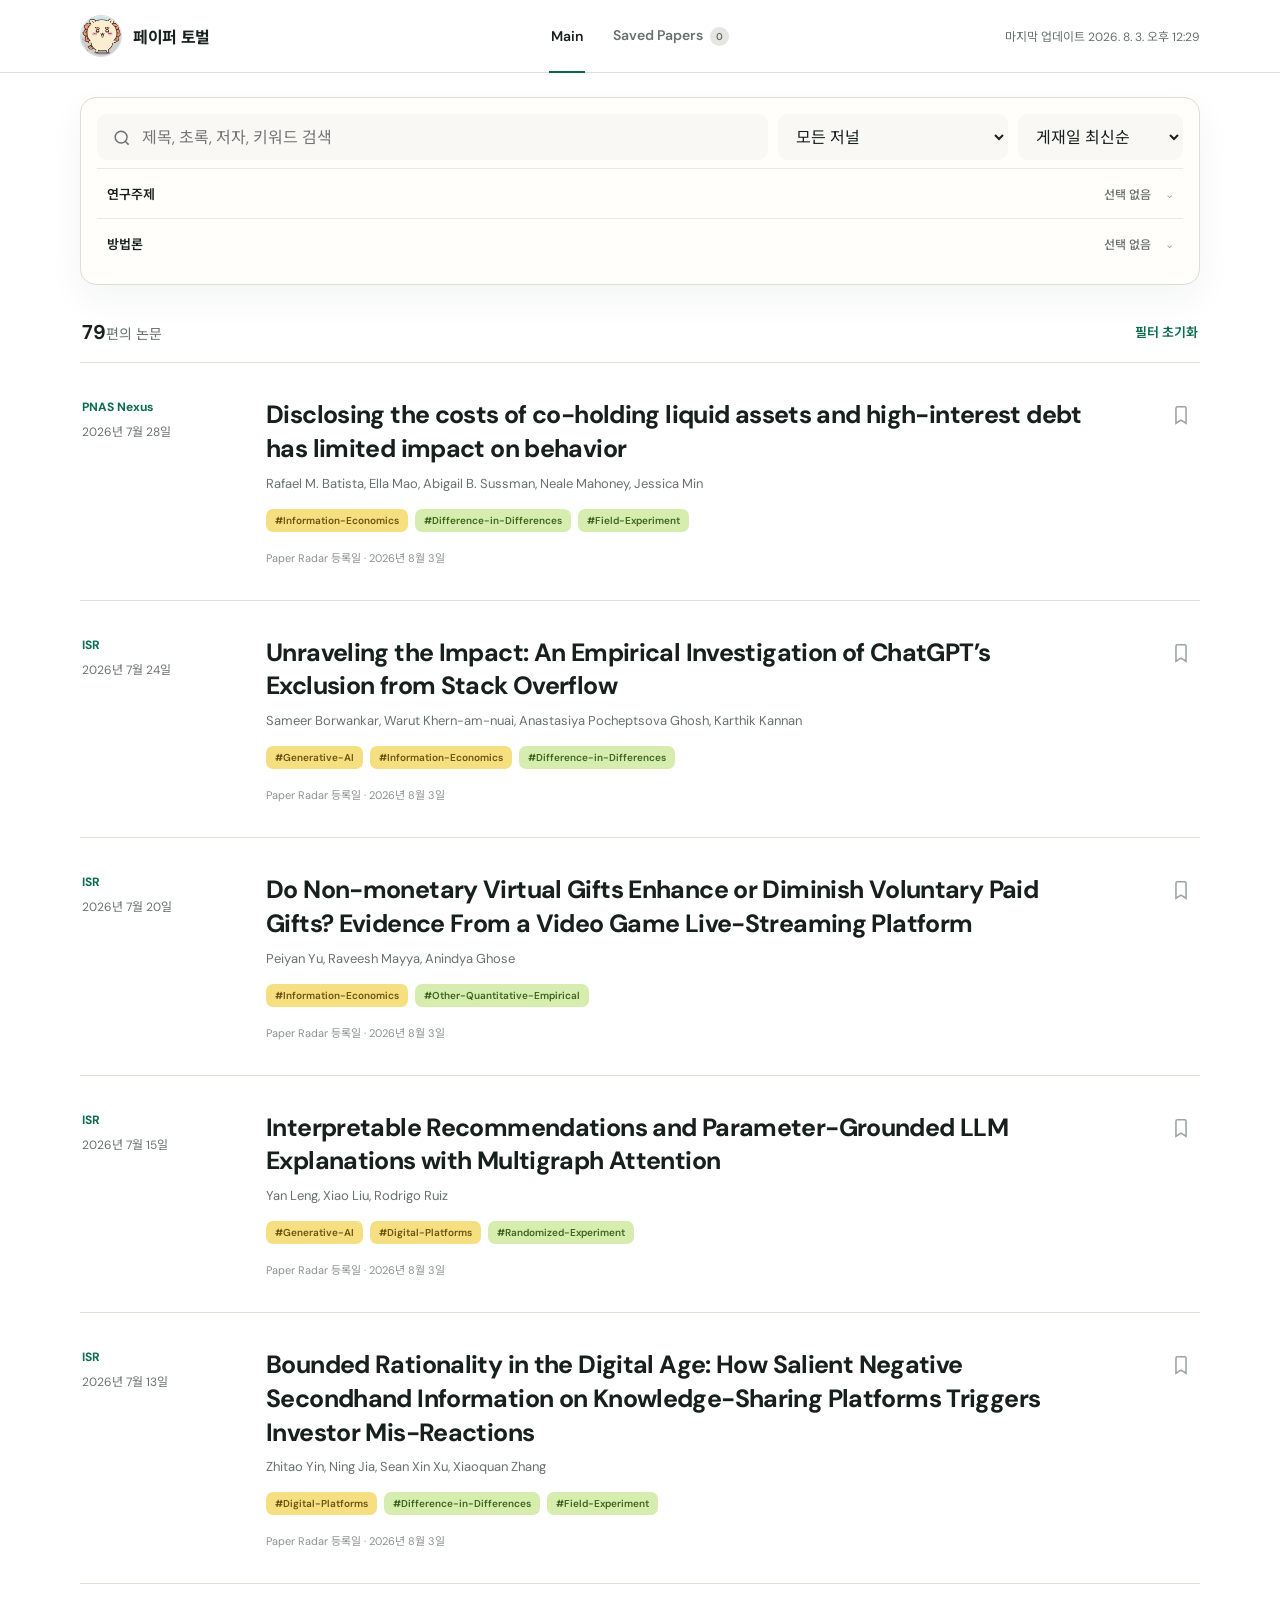
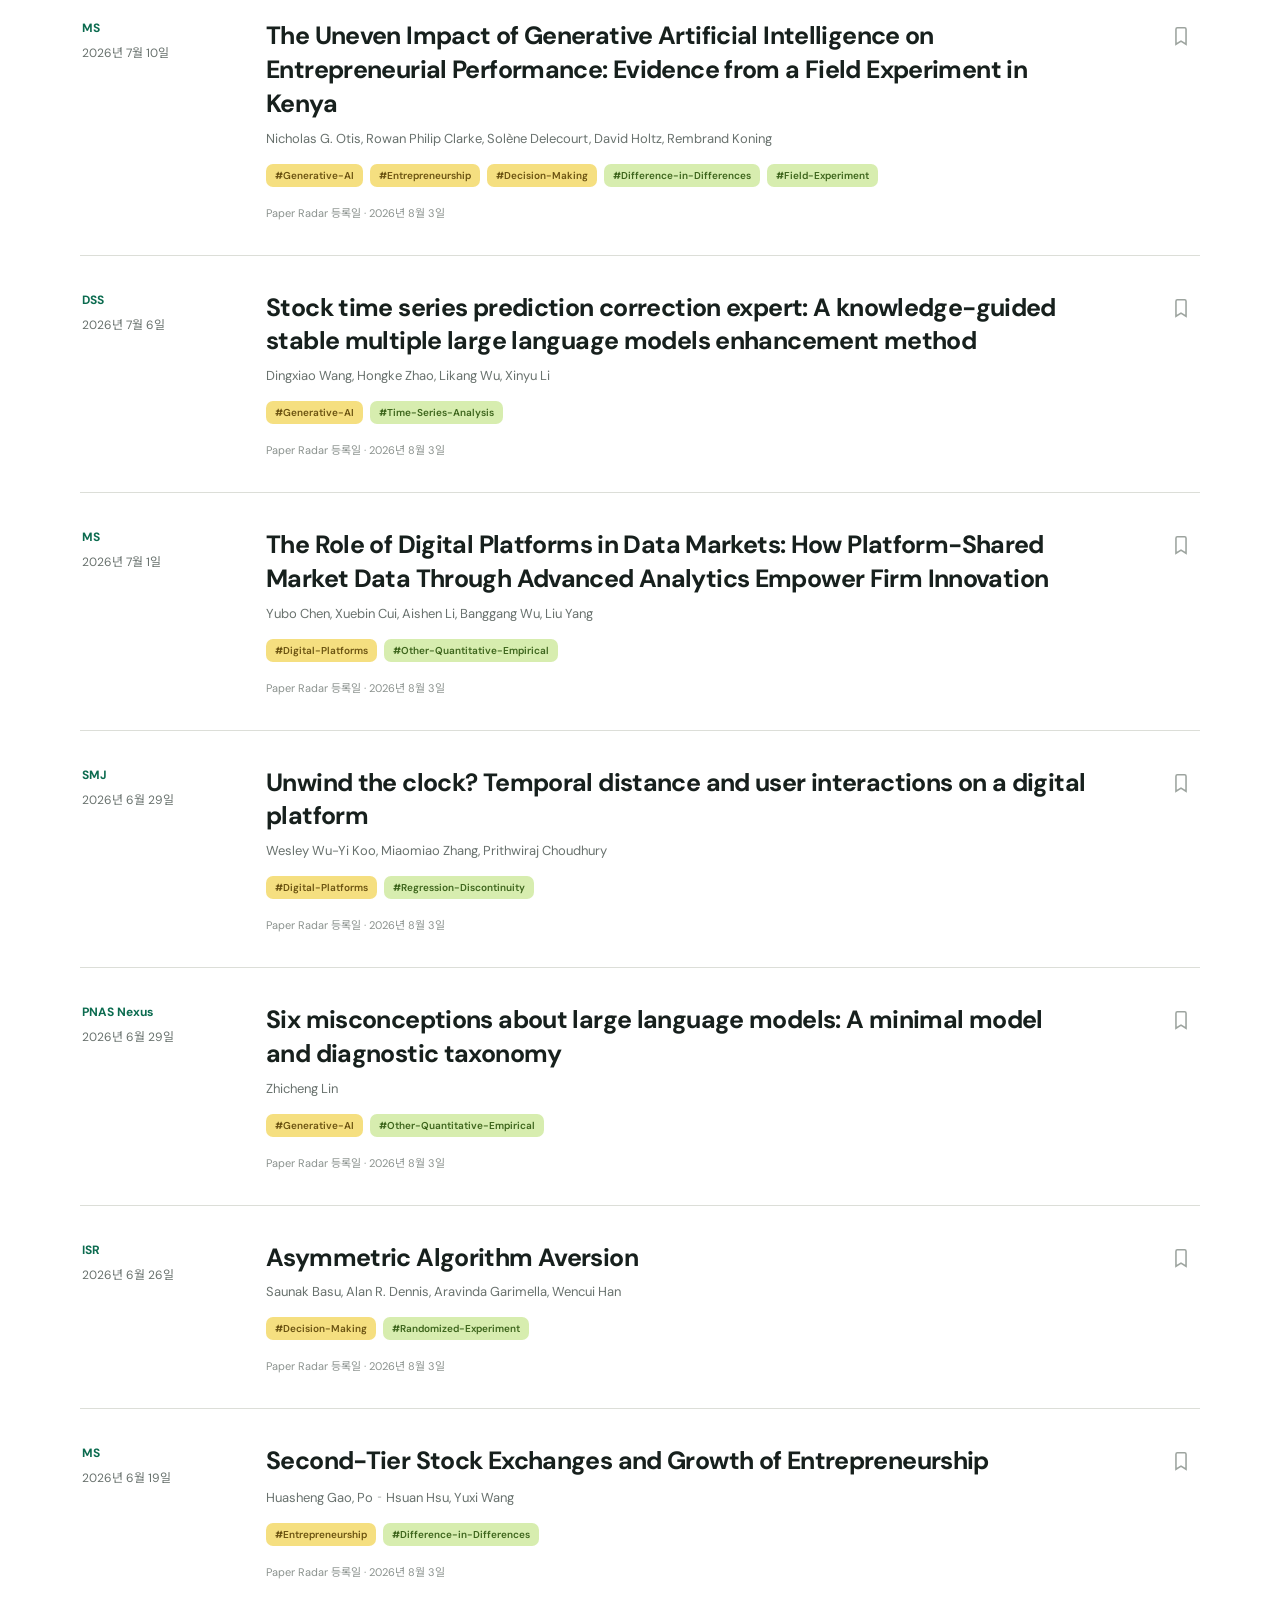
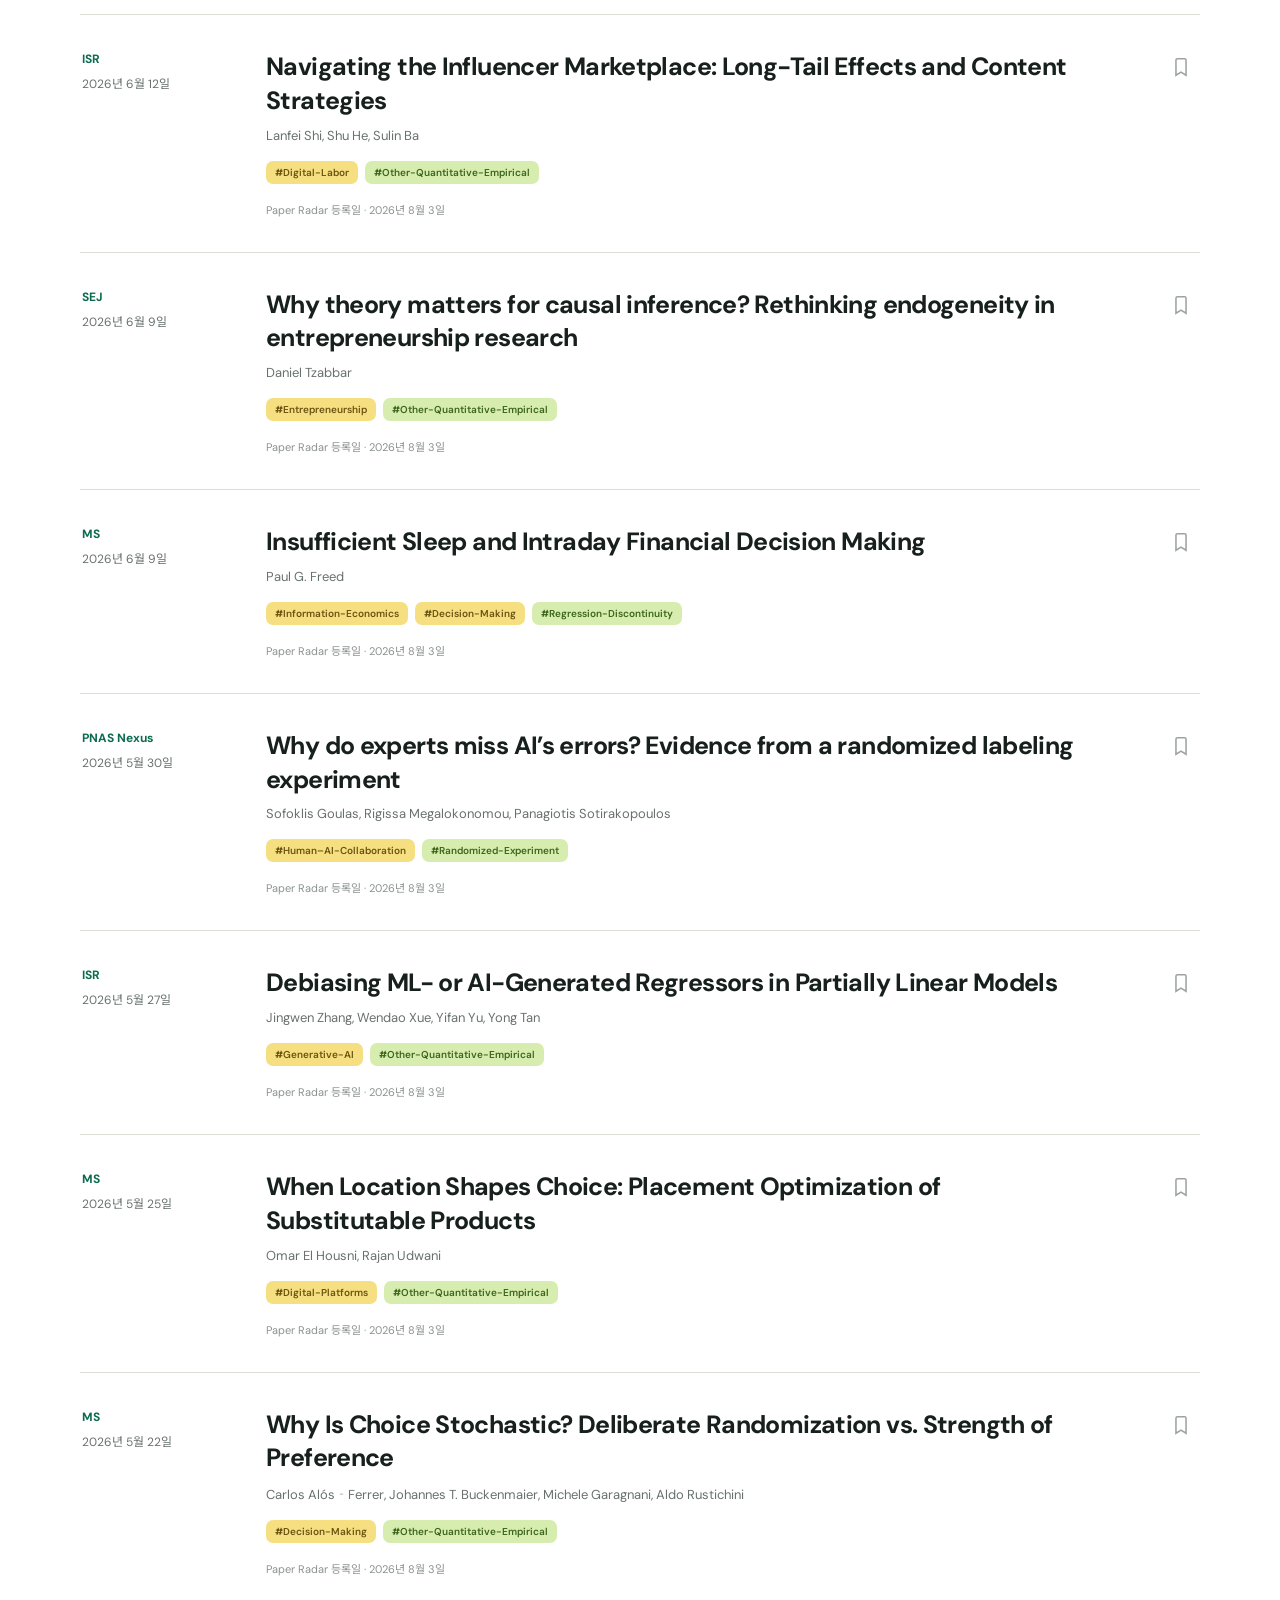
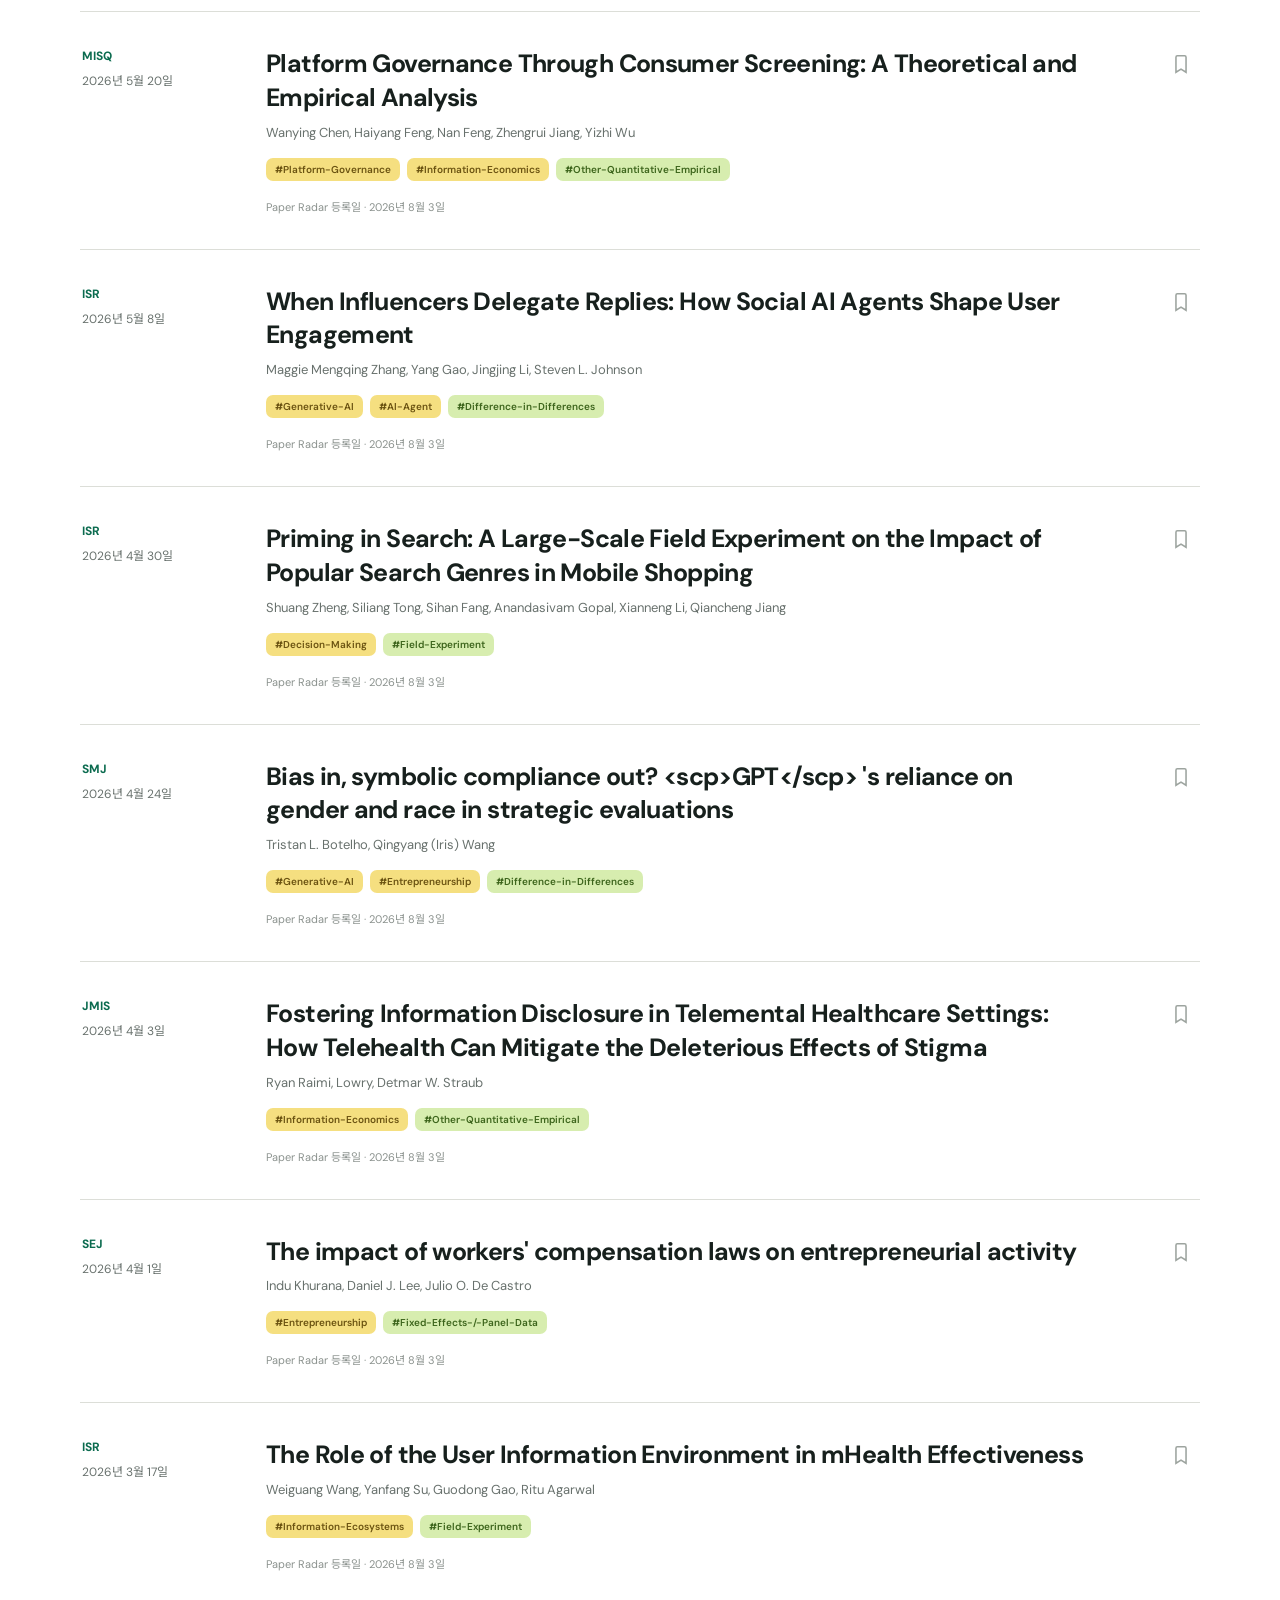
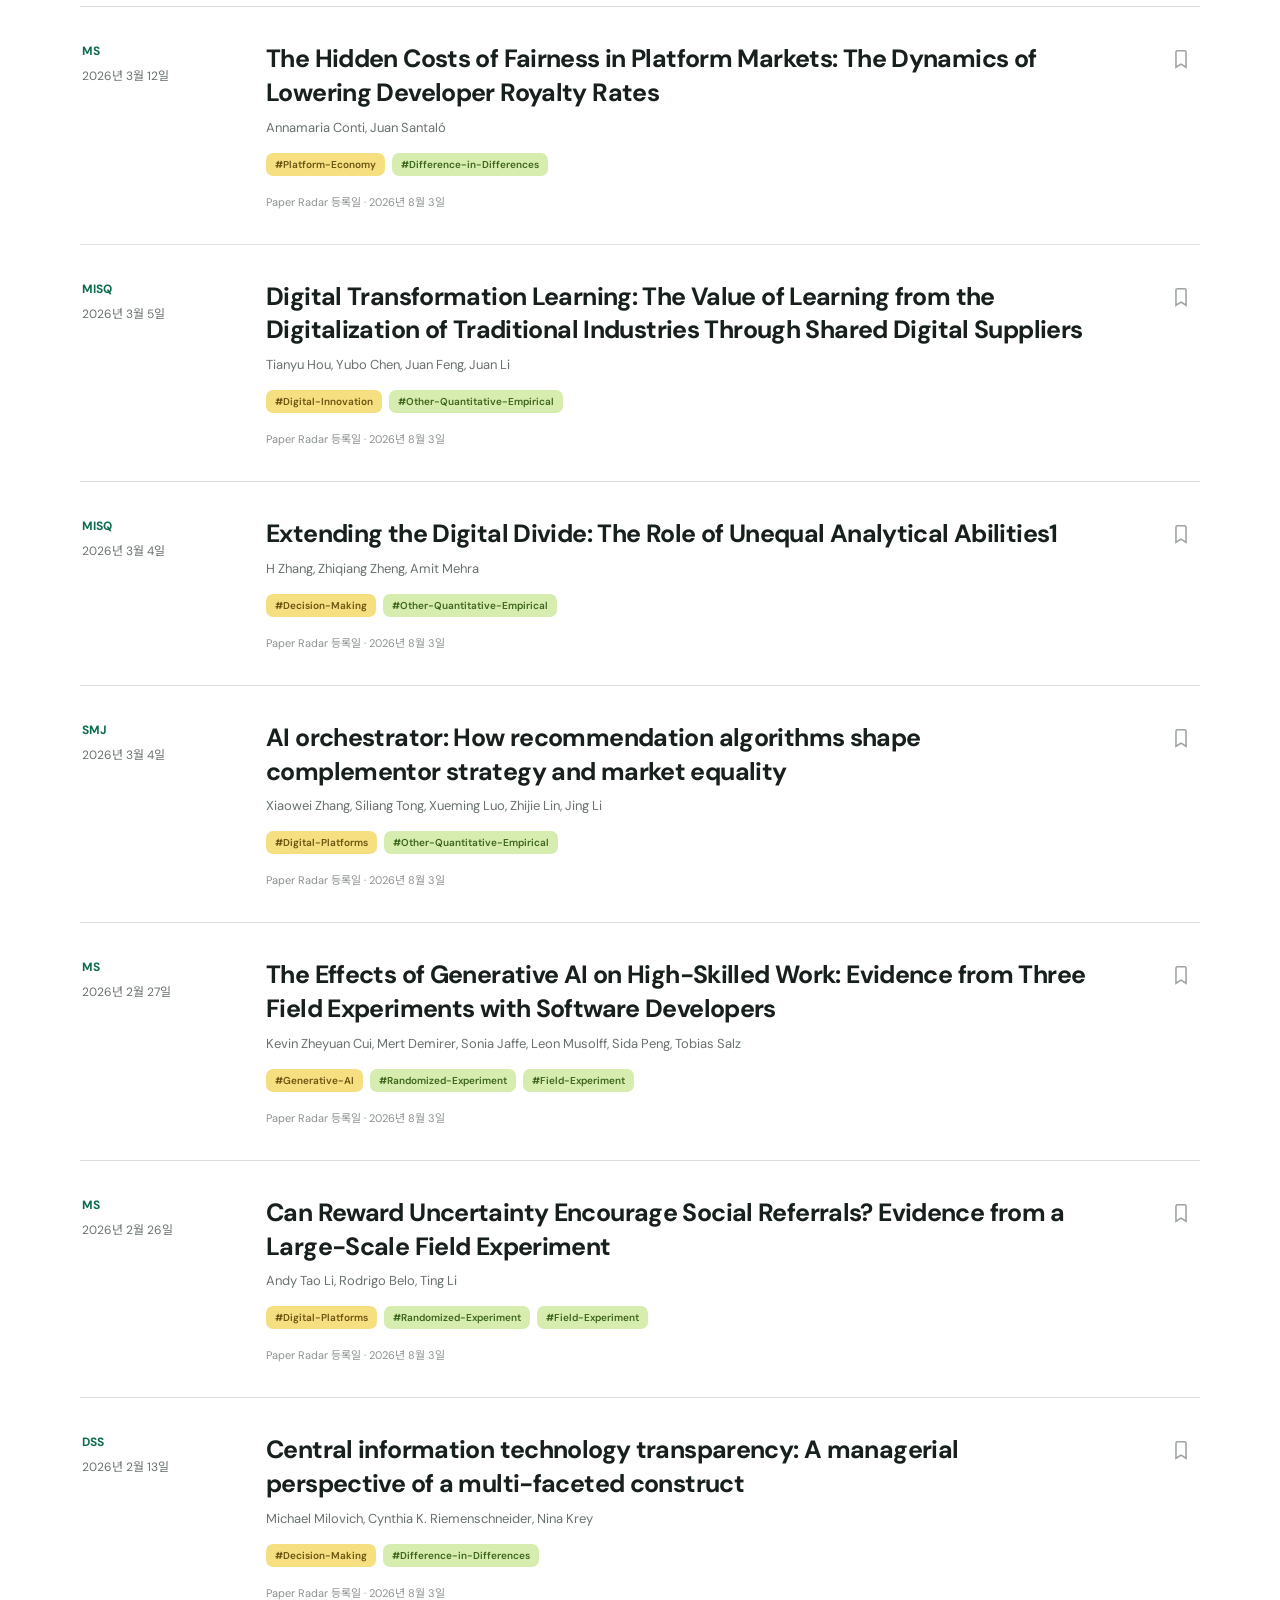
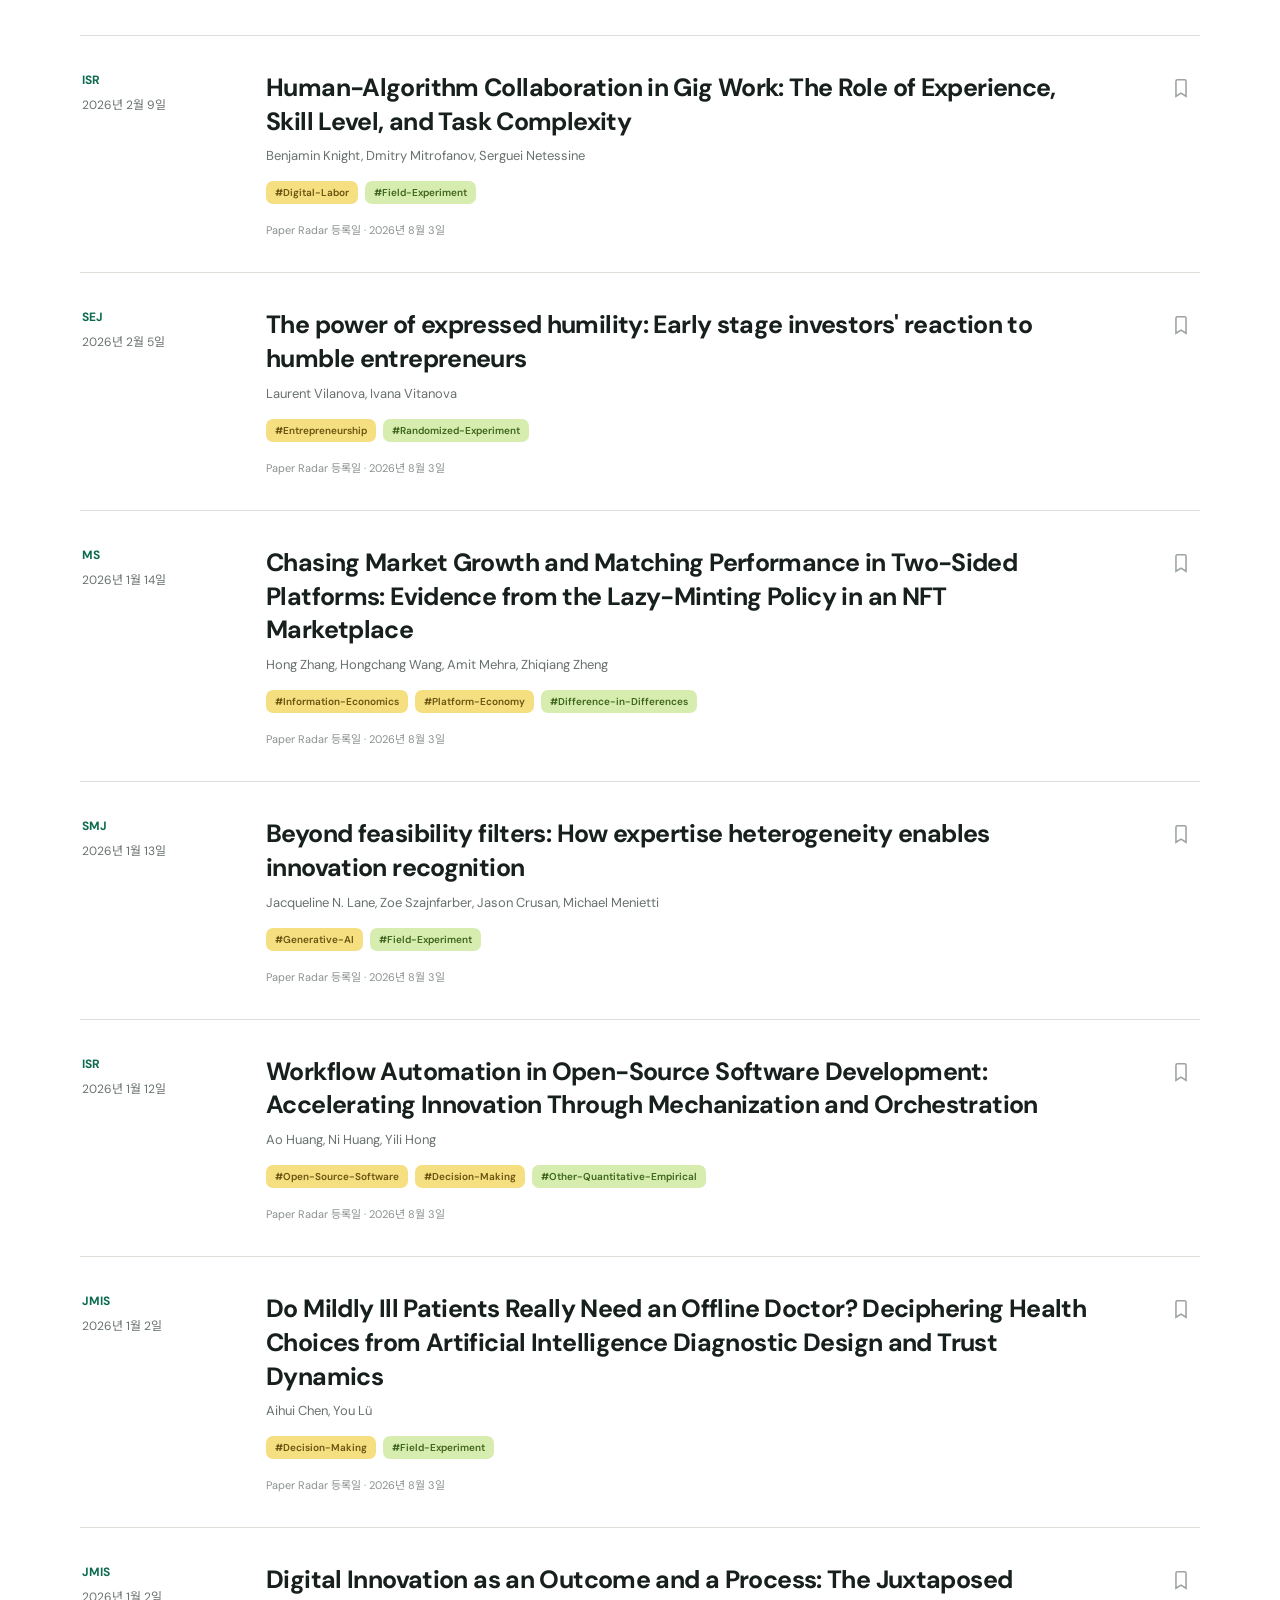
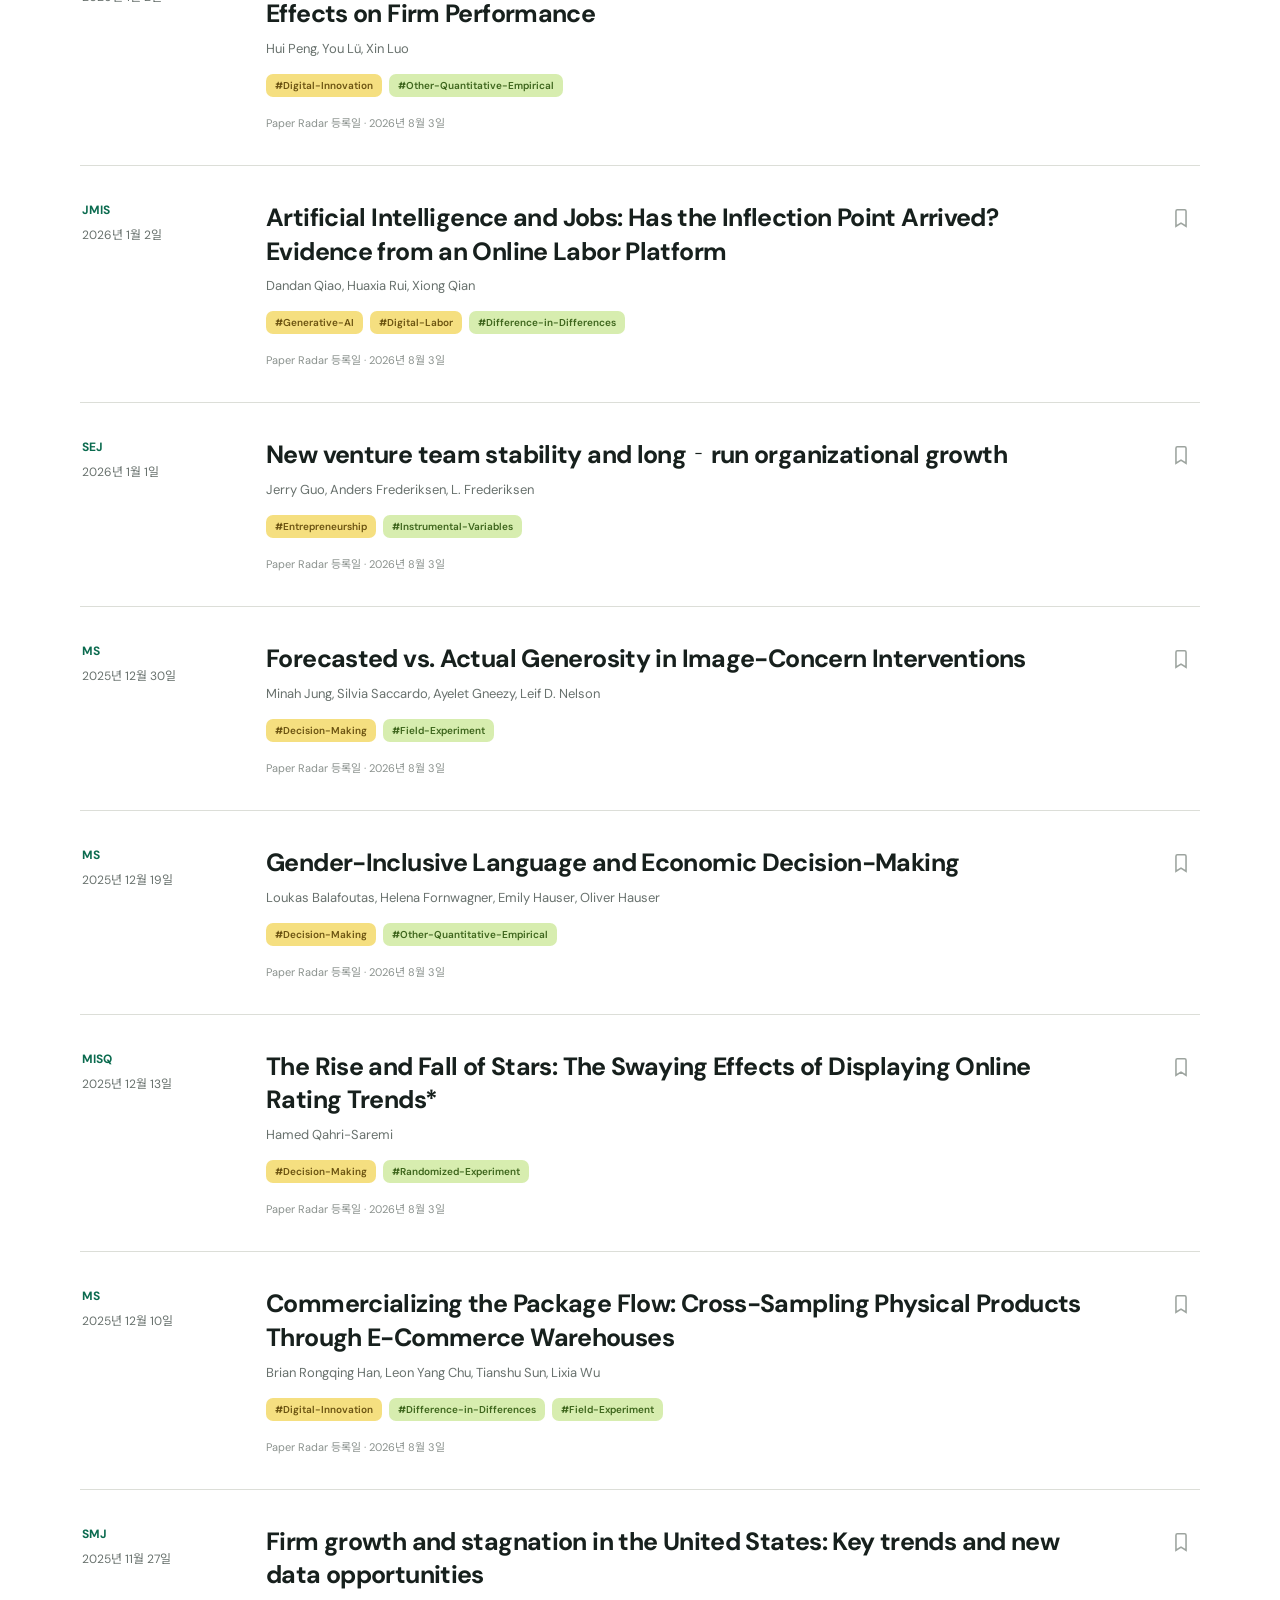
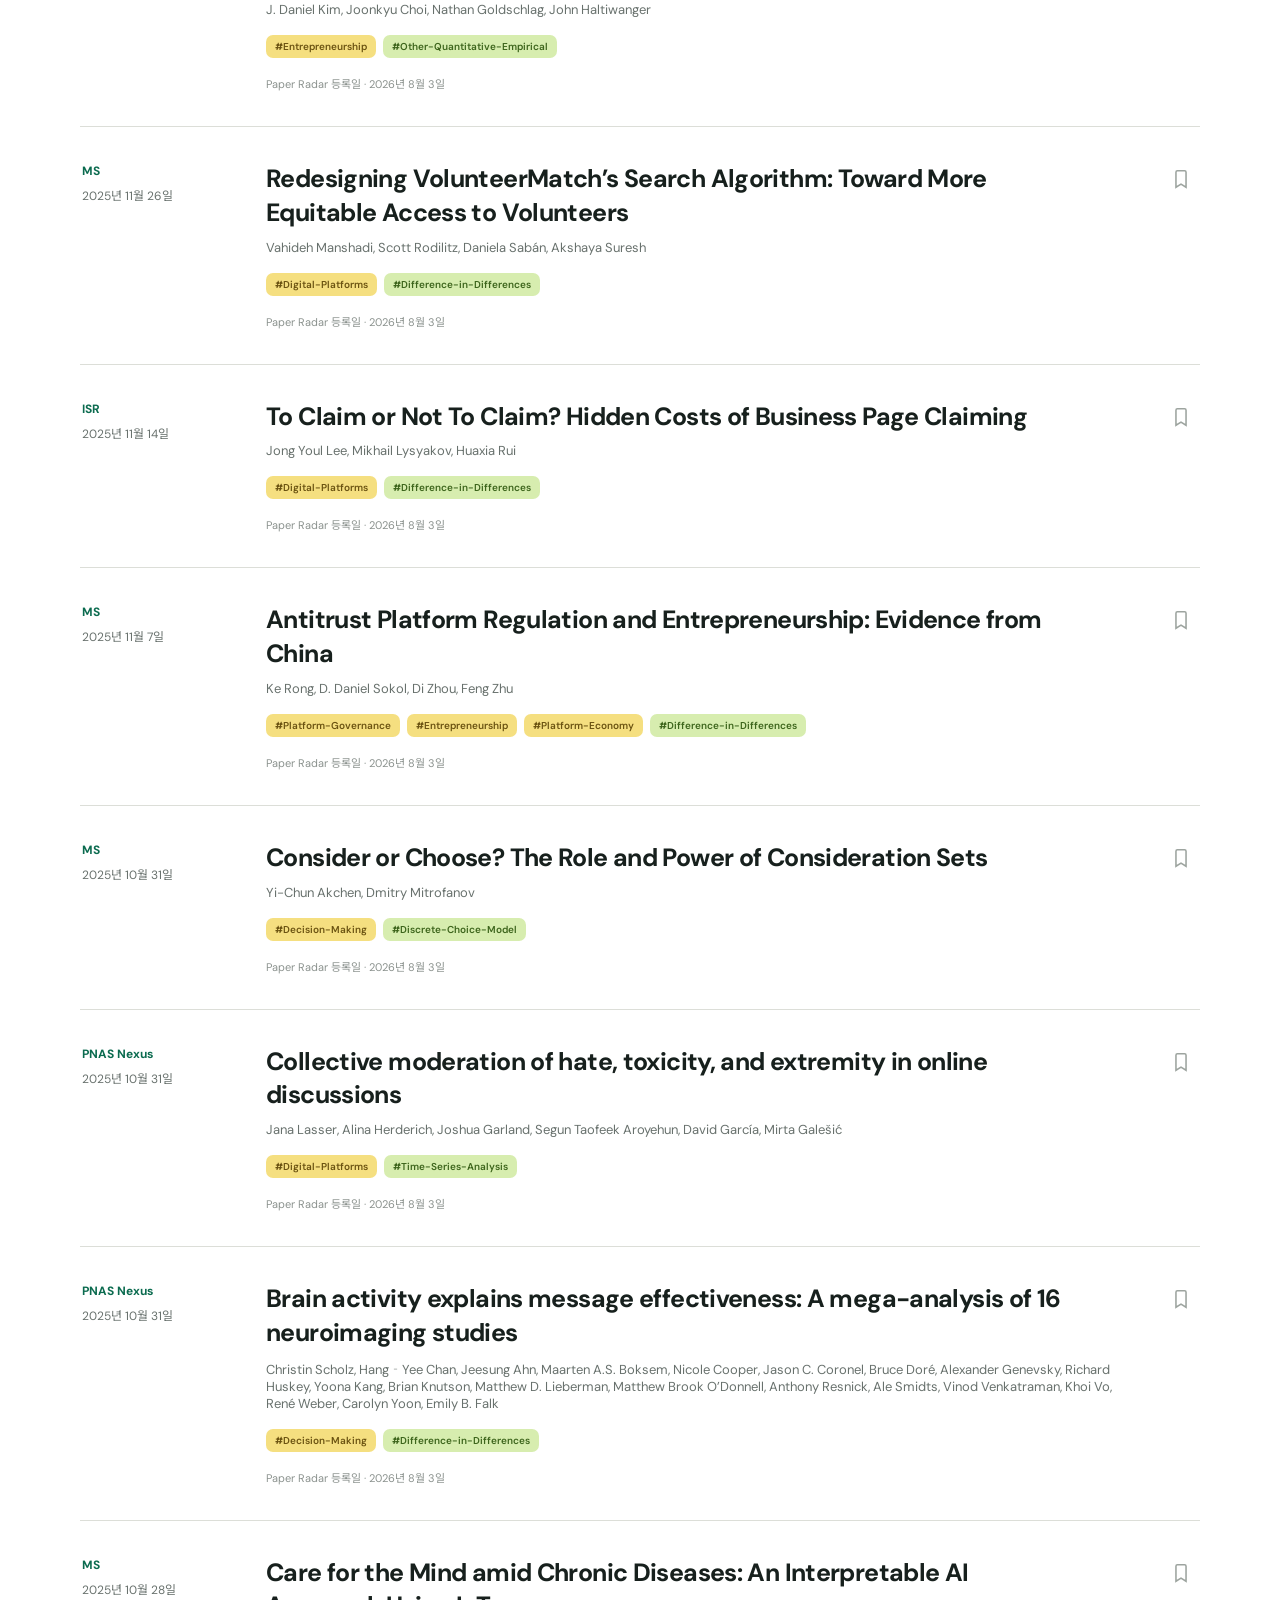
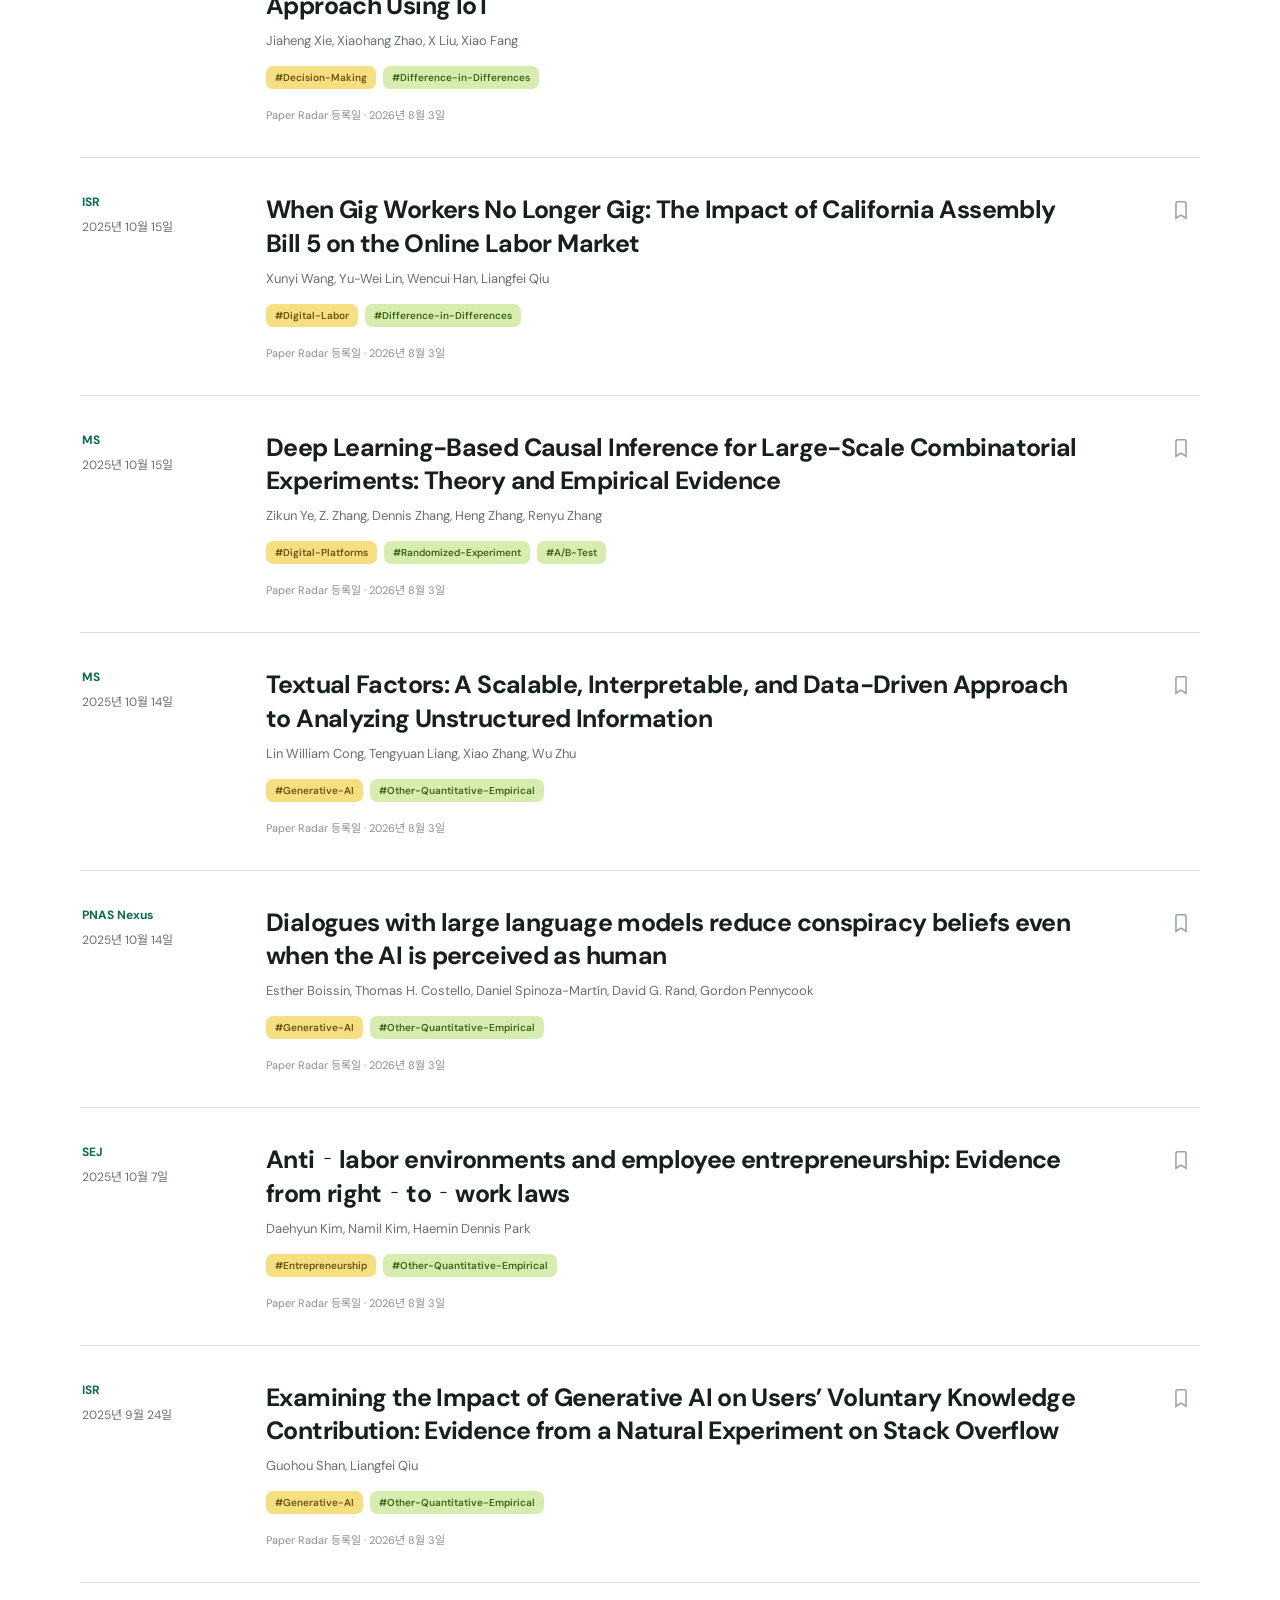
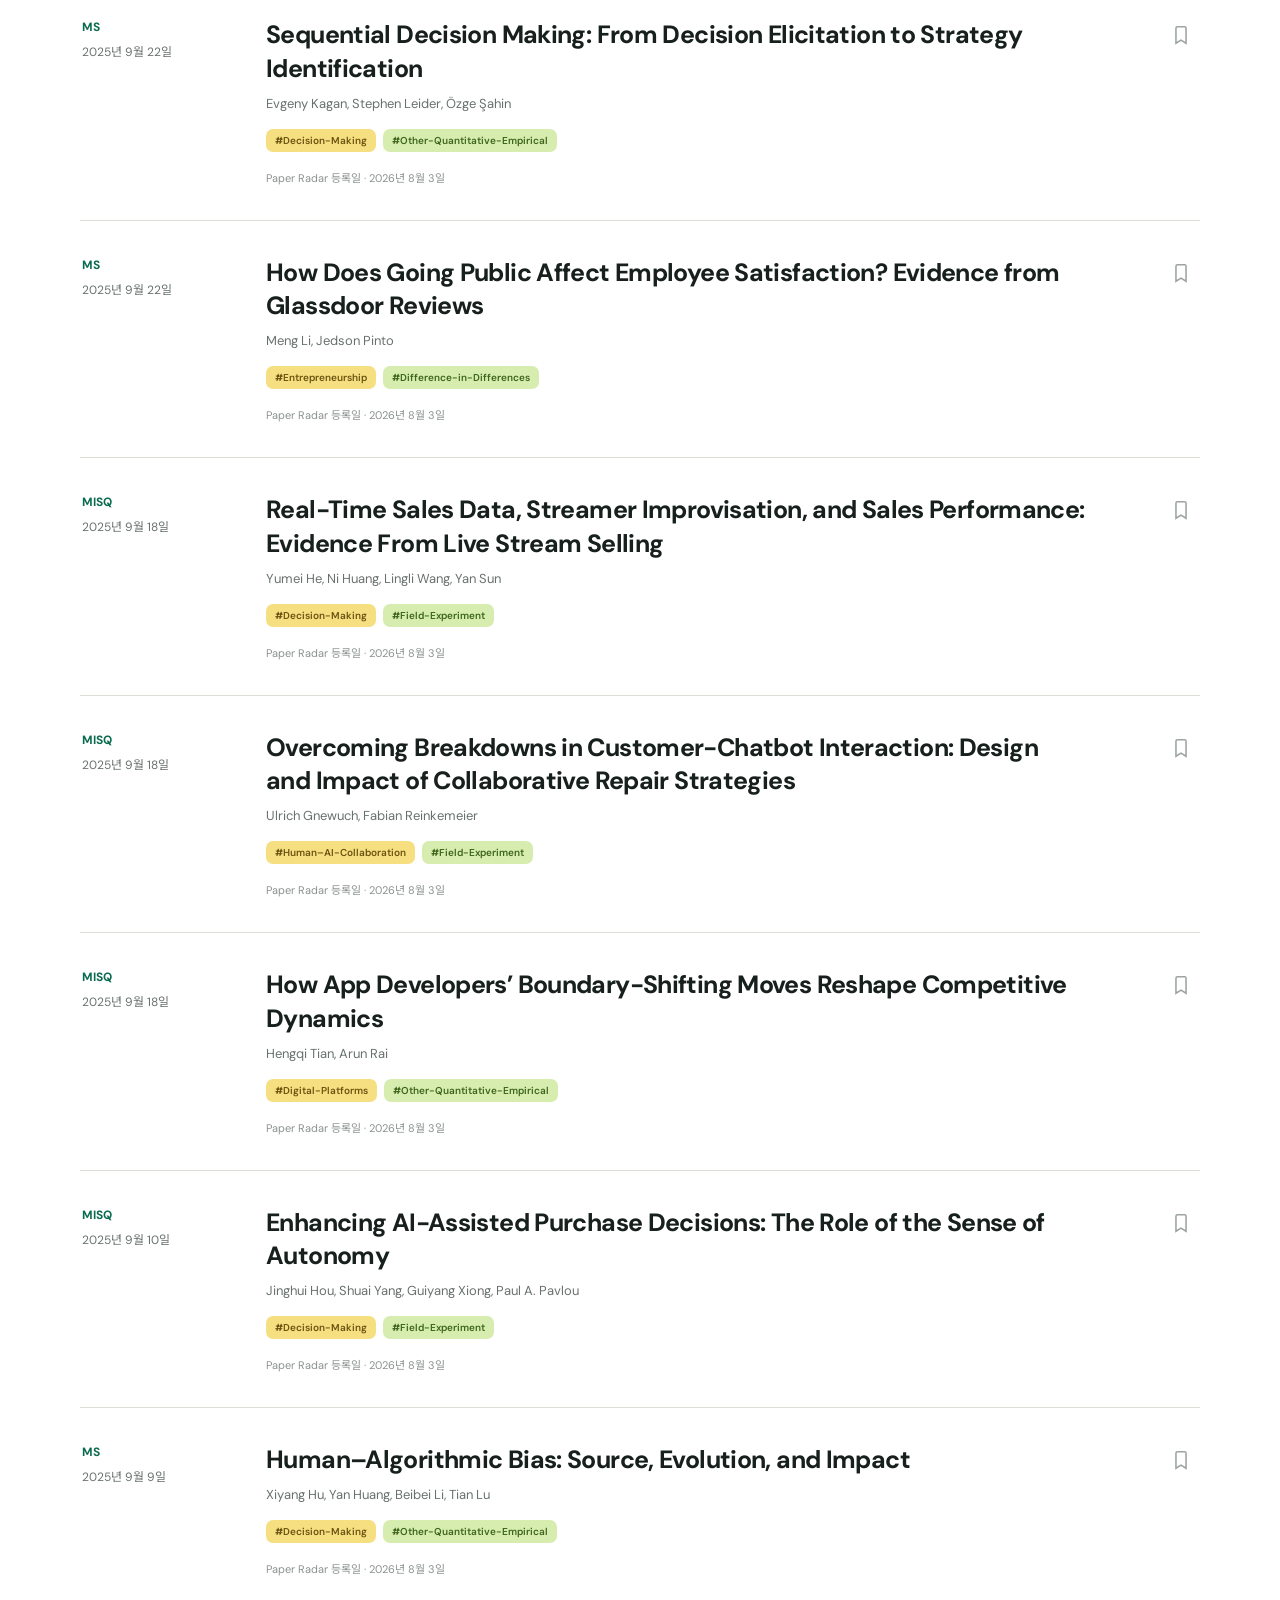
==== commit 7b47507a: "Update index.html" ====
--- a/index.html
+++ b/index.html
@@ -4,7 +4,7 @@
   <meta charset="utf-8">
   <meta name="viewport" content="width=device-width, initial-scale=1">
   <meta name="description" content="관심 저널의 최신 정량연구를 한눈에 확인하는 개인용 논문 레이더">
-  <title>Paper Radar</title>
+  <title>페이퍼 토벌</title>
   <link rel="icon" type="image/png" href="assets/chiikawa-logo.png">
   <link rel="preconnect" href="https://fonts.googleapis.com">
   <link rel="preconnect" href="https://fonts.gstatic.com" crossorigin>
@@ -14,13 +14,13 @@
 <body>
   <header class="masthead">
     <div class="shell masthead-inner">
-      <a class="brand" href="#main" aria-label="Paper Radar 홈">
+      <a class="brand" href="#main" aria-label="페이퍼 토벌 홈">
         <img
           class="brand-logo"
           src="assets/chiikawa-logo.png"
           alt=""
         >
-        <span>Paper Radar</span>
+        <span>페이퍼 토벌</span>
       </a>
       <nav class="nav" aria-label="기본 메뉴">
         <button class="nav-link active" data-view="main">Main</button>
--- a/styles.css
+++ b/styles.css
@@ -1,8 +1,17 @@
-:root{--ink:#17201d;--muted:#68716d;--paper:#f5f3ed;--card:#fffefb;--line:#dcded8;--green:#0b6b4f;--green-soft:#dcece5;--topic:#f5df80;--topic-ink:#6b5311;--method:#d7edaf;--method-ink:#3d651c}
+:root{--ink:#17201d;--muted:#68716d;--paper:#ffffff;--card:#fffefb;--line:#dcded8;--green:#0b6b4f;--green-soft:#dcece5;--topic:#f5df80;--topic-ink:#6b5311;--method:#d7edaf;--method-ink:#3d651c}
 *{box-sizing:border-box}html{scroll-behavior:smooth}body{margin:0;color:var(--ink);background:var(--paper);font-family:"DM Sans","Noto Sans KR",sans-serif;-webkit-font-smoothing:antialiased}a{color:inherit}button,input,select{font:inherit}.shell{width:min(1120px,calc(100% - 40px));margin-inline:auto}.sr-only{position:absolute;width:1px;height:1px;padding:0;overflow:hidden;clip:rect(0,0,0,0);white-space:nowrap;border:0}
-.masthead{position:sticky;top:0;z-index:20;border-bottom:1px solid var(--line);background:rgba(245,243,237,.92);backdrop-filter:blur(14px)}.masthead-inner{height:72px;display:grid;grid-template-columns:1fr auto 1fr;align-items:center}.brand{display:flex;align-items:center;gap:11px;text-decoration:none;font-weight:700;letter-spacing:-.02em}.brand-mark{display:grid;place-items:center;width:36px;height:36px;border-radius:50%;background:var(--green);color:#fff;font-size:12px}.nav{display:flex;align-self:stretch;gap:26px}.nav-link{position:relative;border:0;padding:0 2px;color:var(--muted);background:transparent;cursor:pointer;font-weight:600;font-size:14px}.nav-link.active{color:var(--ink)}.nav-link.active:after{content:"";position:absolute;right:0;bottom:-1px;left:0;height:2px;background:var(--green)}.nav-count{display:inline-grid;place-items:center;min-width:19px;height:19px;margin-left:4px;padding:0 5px;border-radius:10px;background:#e6e5df;font-size:10px}.nav-link.active .nav-count{color:#fff;background:var(--green)}.updated{justify-self:end;margin:0;color:var(--muted);font-size:12px}
+.masthead{position:sticky;top:0;z-index:20;border-bottom:1px solid var(--line);background:rgba(255,255,255,.94);backdrop-filter:blur(14px)}.masthead-inner{height:72px;display:grid;grid-template-columns:1fr auto 1fr;align-items:center}.brand{display:flex;align-items:center;gap:11px;text-decoration:none;font-weight:700;letter-spacing:-.02em}.brand-logo {display: block;
+  width: 42px;
+  height: 42px;
+  flex: 0 0 auto;
+  border: 1px solid var(--line);
+  border-radius: 50%;
+  object-fit: cover;
+  object-position: center;
+  background: #fff;
+}.nav{display:flex;align-self:stretch;gap:26px}.nav-link{position:relative;border:0;padding:0 2px;color:var(--muted);background:transparent;cursor:pointer;font-weight:600;font-size:14px}.nav-link.active{color:var(--ink)}.nav-link.active:after{content:"";position:absolute;right:0;bottom:-1px;left:0;height:2px;background:var(--green)}.nav-count{display:inline-grid;place-items:center;min-width:19px;height:19px;margin-left:4px;padding:0 5px;border-radius:10px;background:#e6e5df;font-size:10px}.nav-link.active .nav-count{color:#fff;background:var(--green)}.updated{justify-self:end;margin:0;color:var(--muted);font-size:12px}
 .hero{max-width:800px;padding:82px 0 56px}.eyebrow{margin:0 0 20px;color:var(--green);font-size:12px;font-weight:700;letter-spacing:.16em}.hero h1{margin:0;font-family:"Noto Sans KR",sans-serif;font-size:clamp(45px,7vw,78px);line-height:1.1;letter-spacing:-.065em}.hero h1 span{color:var(--green)}.intro{max-width:610px;margin:27px 0 0;color:var(--muted);font-size:16px;line-height:1.75;word-break:keep-all}
-.toolbar{padding:16px;background:var(--card);border:1px solid var(--line);border-radius:16px;box-shadow:0 14px 35px rgba(24,37,31,.05)}.top-filters{display:grid;grid-template-columns:minmax(260px,1fr) 230px 165px;gap:10px;margin-bottom:8px}.search-wrap{position:relative;display:flex;align-items:center}.search-wrap svg{position:absolute;left:15px;width:19px;fill:none;stroke:var(--muted);stroke-width:1.8}input[type=search],select{width:100%;height:46px;color:var(--ink);background:#f9f8f4;border:1px solid transparent;border-radius:10px;outline:none}input[type=search]{padding:0 15px 0 44px}select{padding:0 34px 0 13px;cursor:pointer}input:focus,select:focus{border-color:var(--green);box-shadow:0 0 0 3px rgba(11,107,79,.1)}
+.toolbar{margin-top: 24px; padding: 16px; background:var(--card);border:1px solid var(--line);border-radius:16px;box-shadow:0 14px 35px rgba(24,37,31,.05)}.top-filters{display:grid;grid-template-columns:minmax(260px,1fr) 230px 165px;gap:10px;margin-bottom:8px}.search-wrap{position:relative;display:flex;align-items:center}.search-wrap svg{position:absolute;left:15px;width:19px;fill:none;stroke:var(--muted);stroke-width:1.8}input[type=search],select{width:100%;height:46px;color:var(--ink);background:#f9f8f4;border:1px solid transparent;border-radius:10px;outline:none}input[type=search]{padding:0 15px 0 44px}select{padding:0 34px 0 13px;cursor:pointer}input:focus,select:focus{border-color:var(--green);box-shadow:0 0 0 3px rgba(11,107,79,.1)}
 .filter-group{border-top:1px solid #ebeae5}.filter-group summary{display:flex;align-items:center;justify-content:space-between;padding:15px 10px;cursor:pointer;list-style:none;font-size:13px;font-weight:600}.filter-group summary::-webkit-details-marker{display:none}.filter-summary{display:flex;gap:15px;color:var(--muted);font-weight:400}.filter-summary b{font-size:12px;font-weight:500}.filter-summary i{display:inline-block;font-style:normal;transition:transform .2s}.filter-group[open] .filter-summary i{transform:rotate(180deg)}.check-grid{display:grid;grid-template-columns:repeat(3,minmax(0,1fr));gap:5px 16px;padding:1px 10px 18px}.check-option{display:flex;align-items:center;gap:9px;min-height:33px;color:#4f5a55;cursor:pointer;font-size:12px}.check-option input{position:absolute;opacity:0}.custom-check{display:grid;place-items:center;width:17px;height:17px;flex:0 0 auto;border:1.5px solid #adb3af;border-radius:4px;background:#fff}.check-option input:checked+.custom-check{border-color:var(--green);background:var(--green)}.check-option input:checked+.custom-check:after{content:"✓";color:#fff;font-size:11px;font-weight:700}.check-option input:focus-visible+.custom-check{outline:3px solid rgba(11,107,79,.18)}.active-filters{display:flex;flex-wrap:wrap;gap:7px}.active-filters:not(:empty){padding:12px 10px 2px;border-top:1px solid #ebeae5}.filter-chip{border:0;padding:6px 9px;border-radius:7px;cursor:pointer;font-size:11px;font-weight:600}.filter-chip.topic{color:var(--topic-ink);background:var(--topic)}.filter-chip.method{color:var(--method-ink);background:var(--method)}
 .summary{display:flex;align-items:center;justify-content:space-between;padding:30px 2px 14px;border-bottom:1px solid var(--line)}.summary p{margin:0;color:var(--muted);font-size:14px}.summary strong{color:var(--ink);font-size:20px}.summary button,.empty button{border:0;padding:7px 0;color:var(--green);background:transparent;cursor:pointer;font-weight:600;font-size:13px}
 .paper-list{display:grid}.paper{position:relative;display:grid;grid-template-columns:150px 1fr 34px;gap:34px;padding:35px 2px;border-bottom:1px solid var(--line);cursor:pointer;transition:transform .15s ease}.paper:hover{transform:translateX(4px)}.paper:focus-visible{outline:2px solid var(--green);outline-offset:4px;border-radius:4px}.paper-meta{color:var(--muted);font-size:12px;line-height:1.6}.paper-meta .journal{color:var(--green);font-weight:700}.paper-meta p{margin:6px 0}.new-badge{display:inline-block;margin-top:5px;padding:3px 6px;border-radius:4px;color:#fff;background:var(--green);font-size:9px;font-weight:700;letter-spacing:.08em}.paper h2{max-width:820px;margin:0;font-size:clamp(19px,2.4vw,25px);line-height:1.35;letter-spacing:-.025em}.authors{margin:9px 0 17px;color:var(--muted);font-size:13px}.tags{display:flex;flex-wrap:wrap;gap:7px}.tag{padding:5px 9px;border-radius:7px;font-size:10px;font-weight:600}.tag.topic{color:var(--topic-ink);background:var(--topic)}.tag.method{color:var(--method-ink);background:var(--method)}.first-seen{margin:17px 0 0;color:#8b928e;font-size:11px}.bookmark{display:grid;place-items:center;width:34px;height:34px;border:0;border-radius:50%;color:#9da49f;background:transparent;cursor:pointer}.bookmark:hover{background:#e9e8e2}.bookmark svg{width:22px;fill:none;stroke:currentColor;stroke-width:1.7}.bookmark.saved{color:var(--green)}.bookmark.saved svg{fill:currentColor;stroke:currentColor}
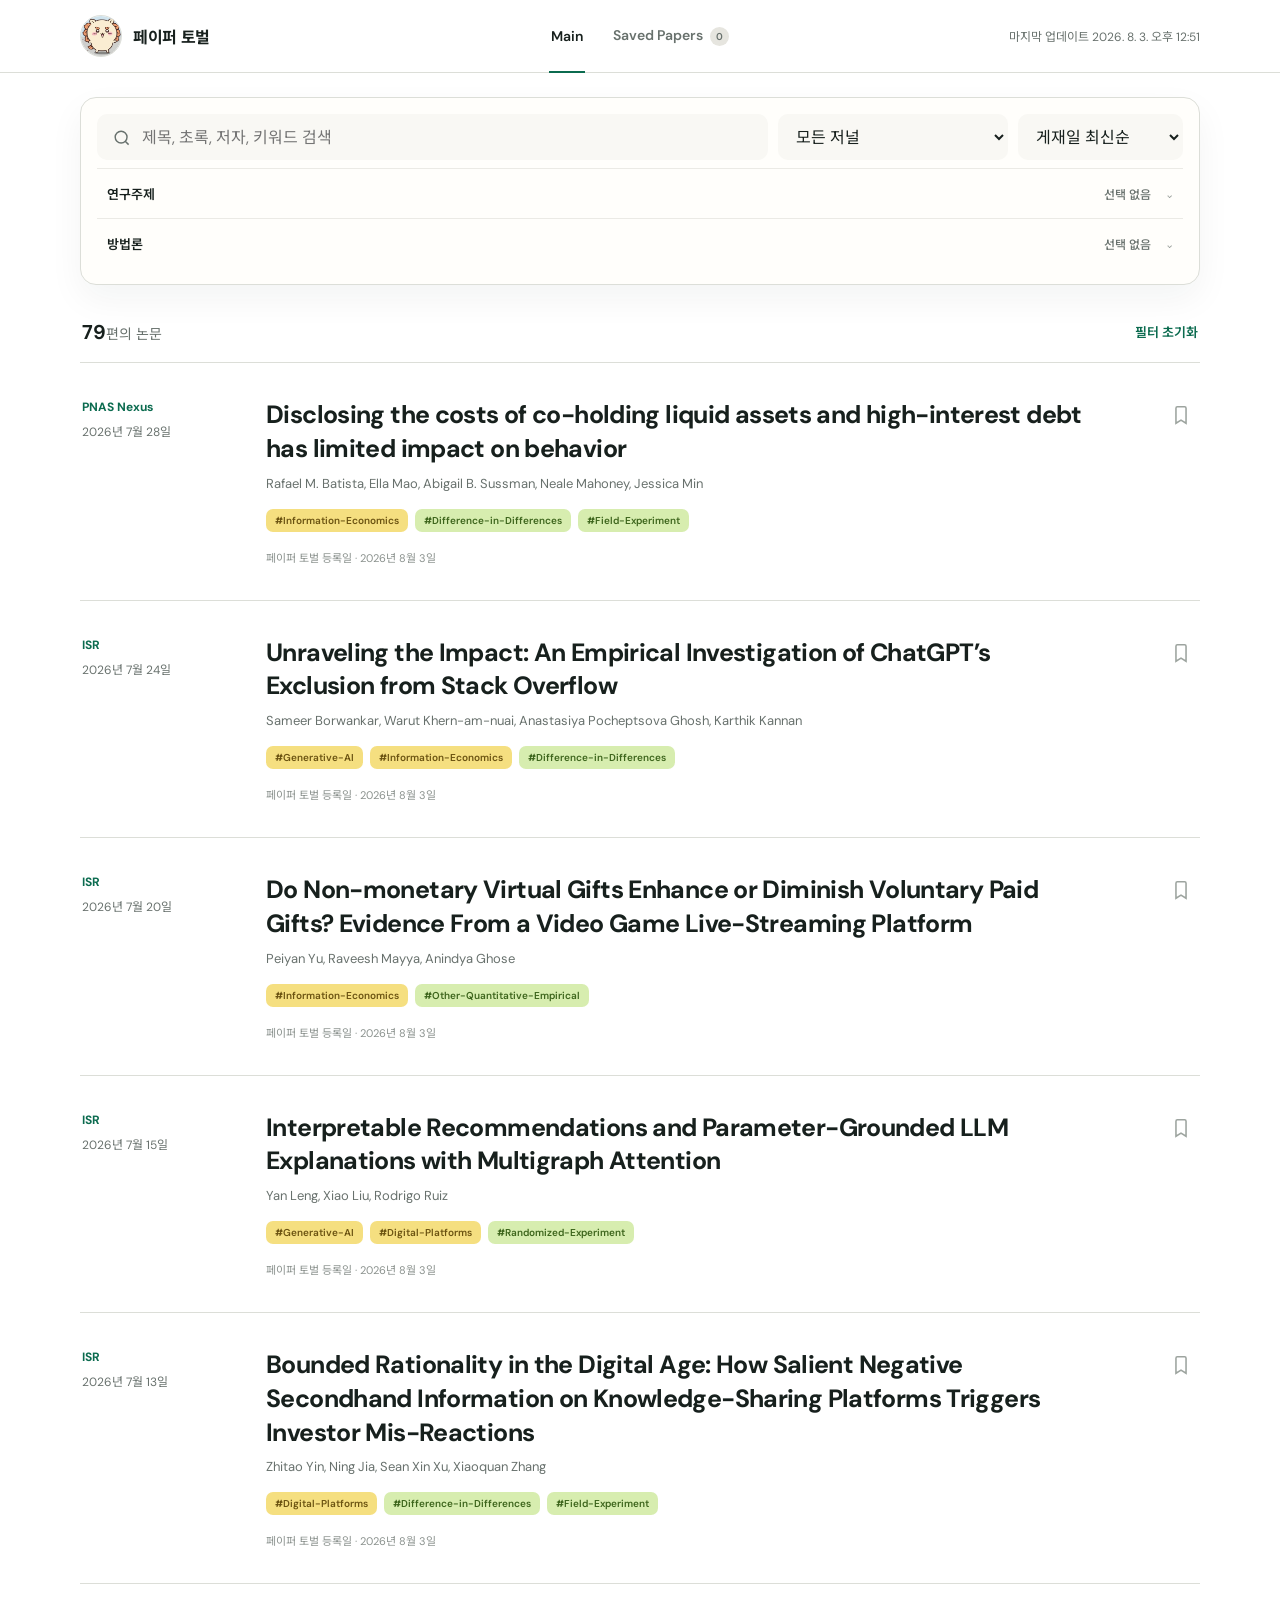
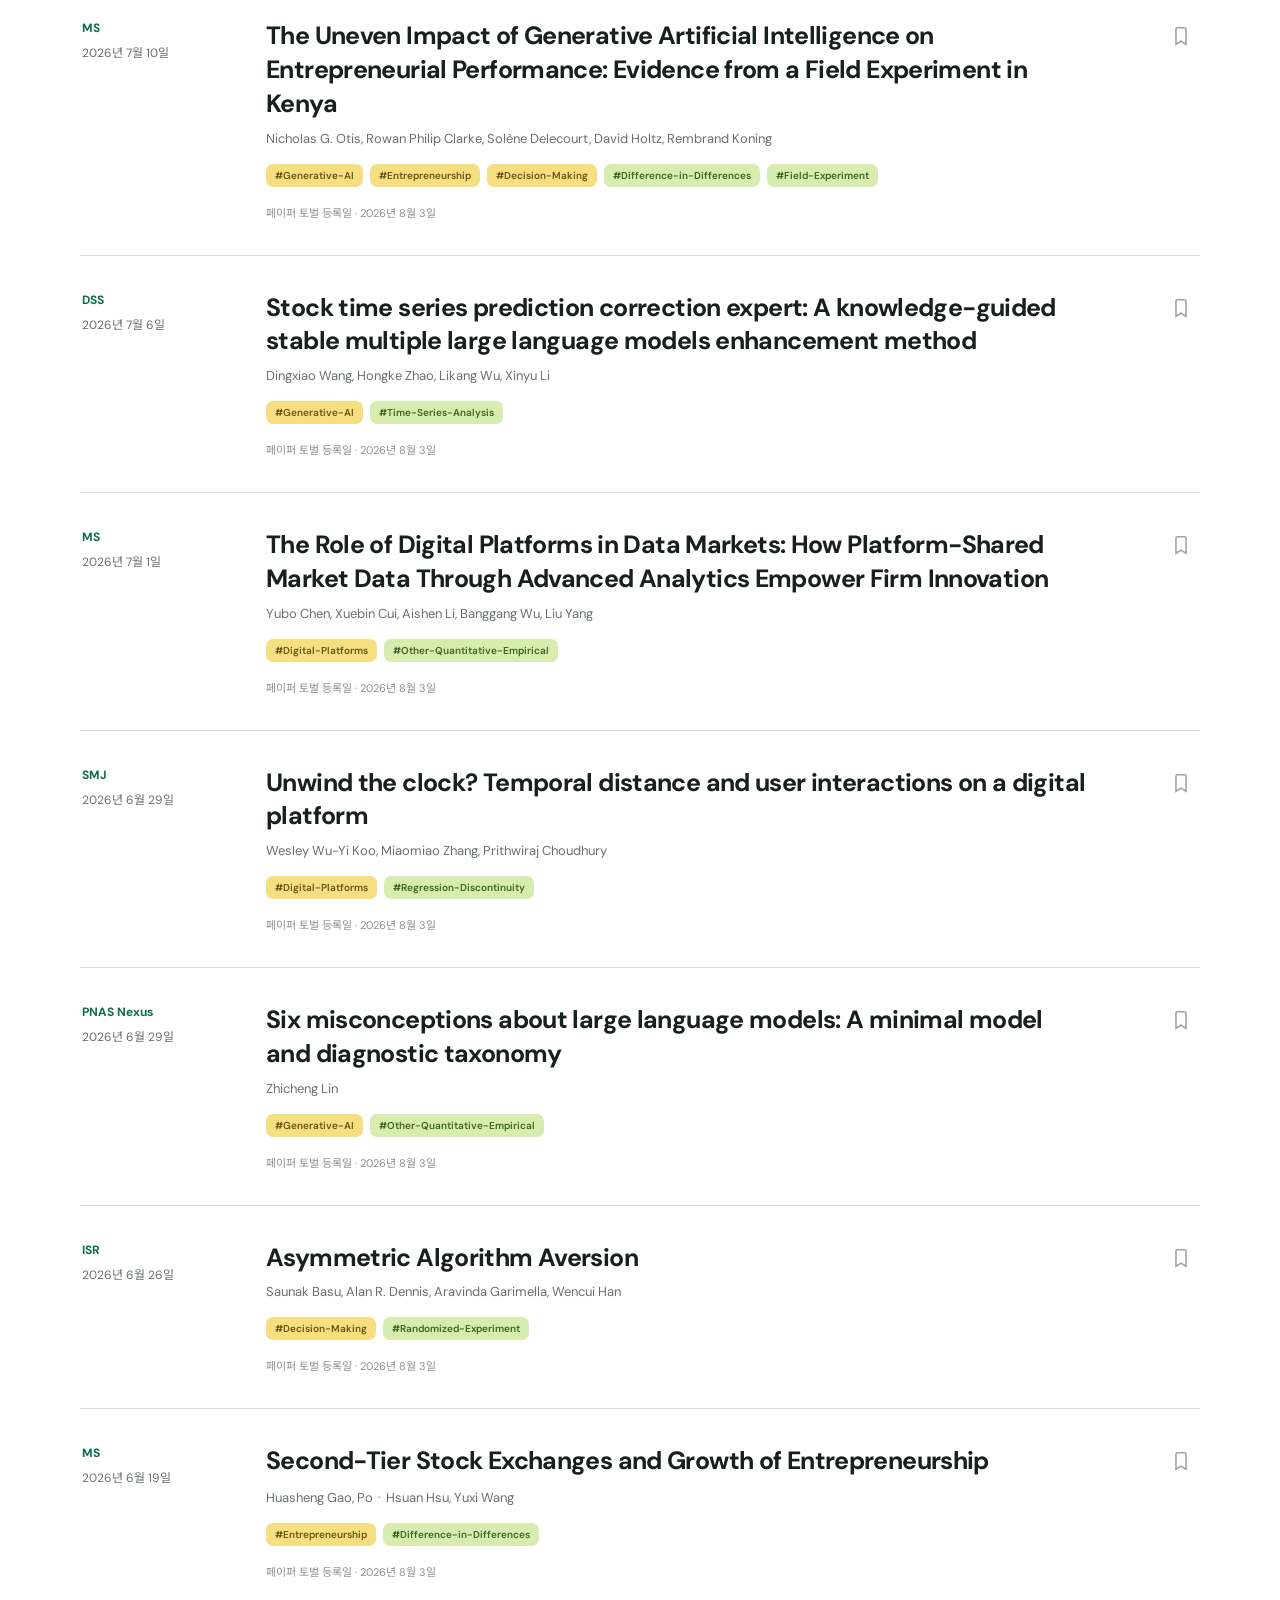
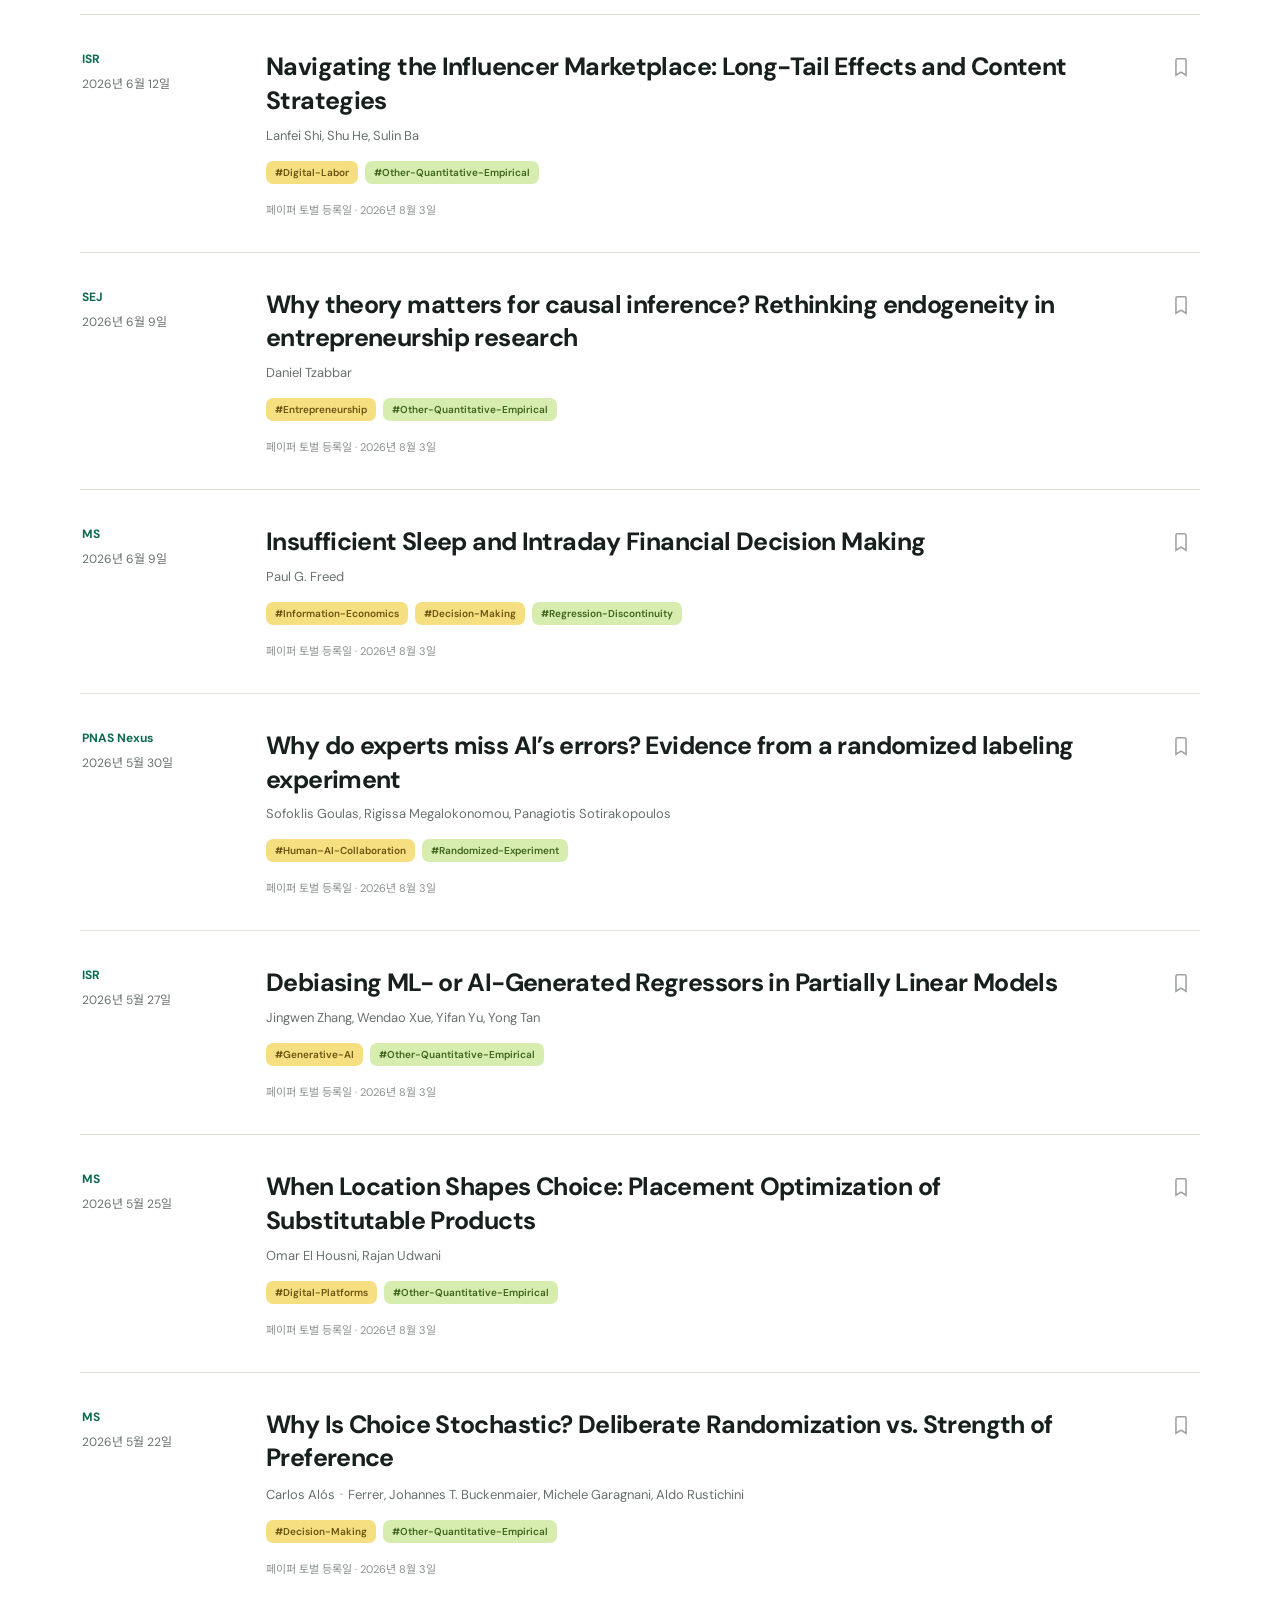
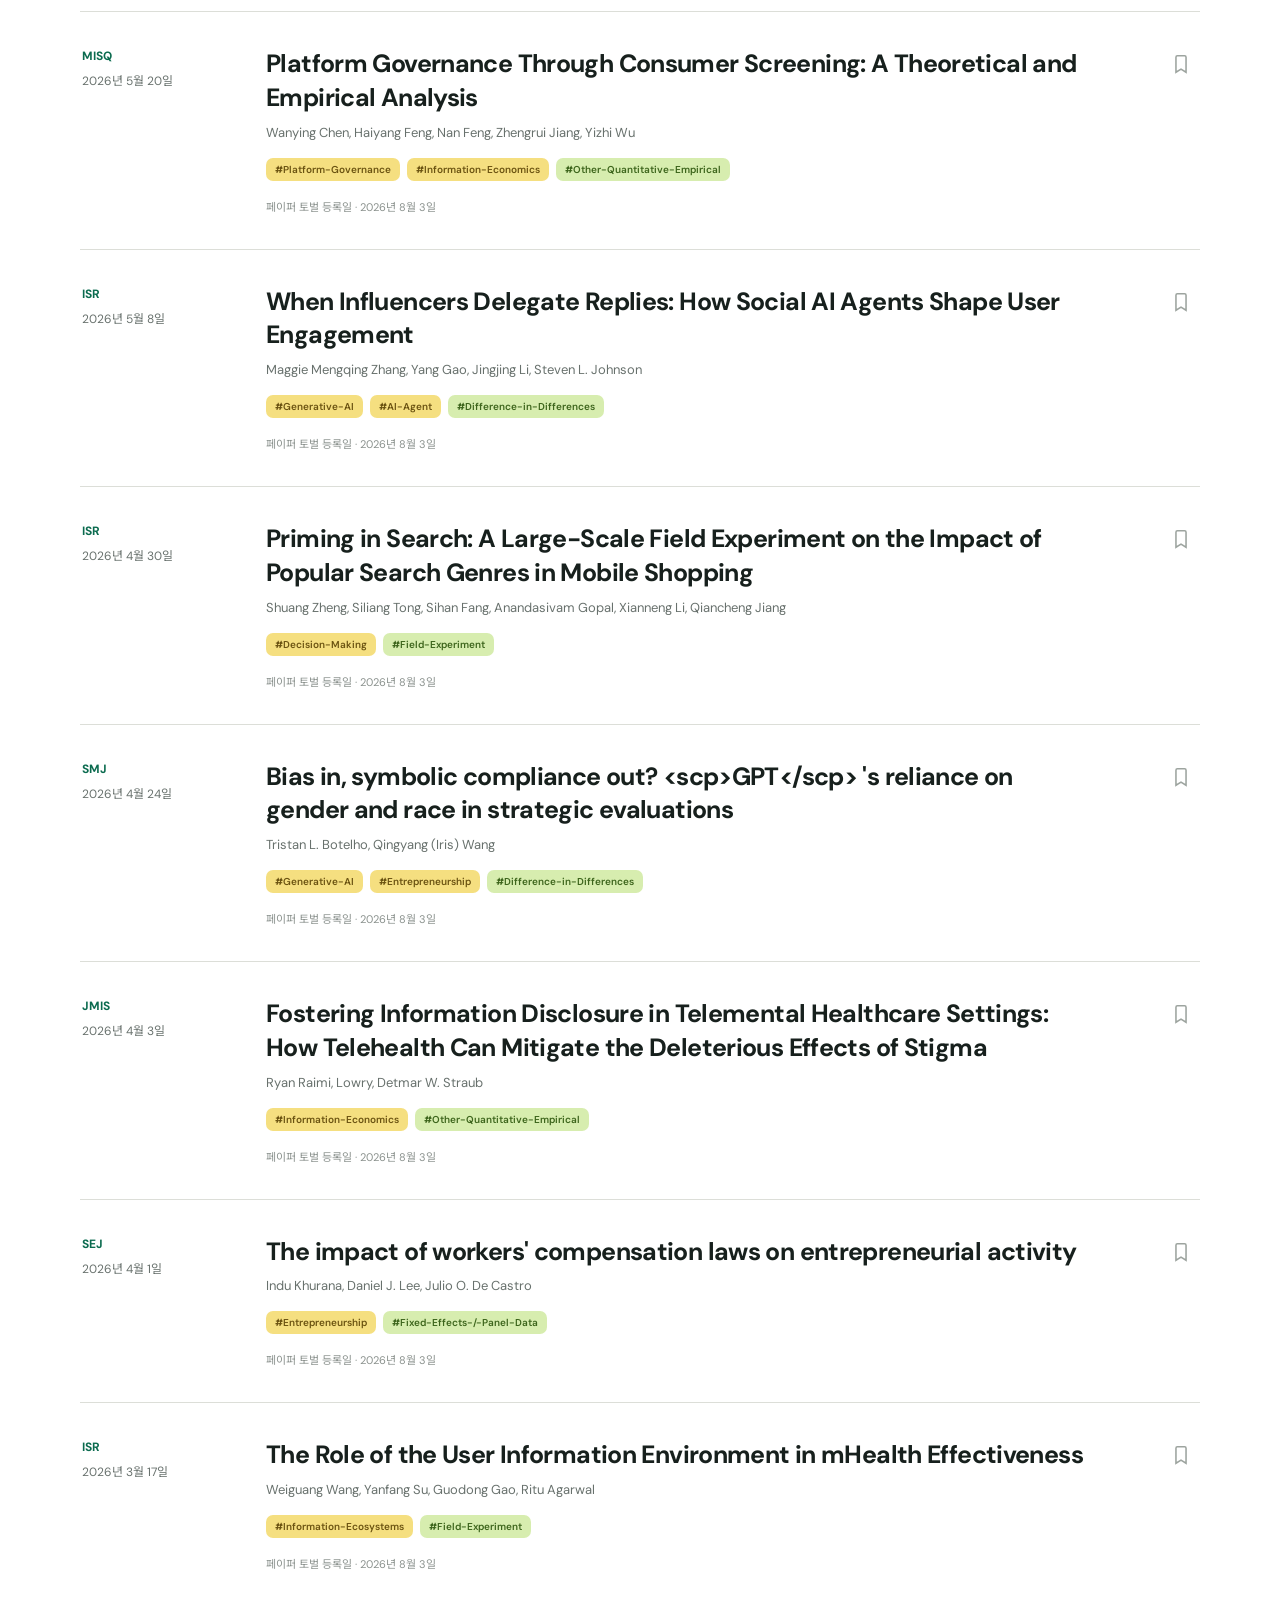
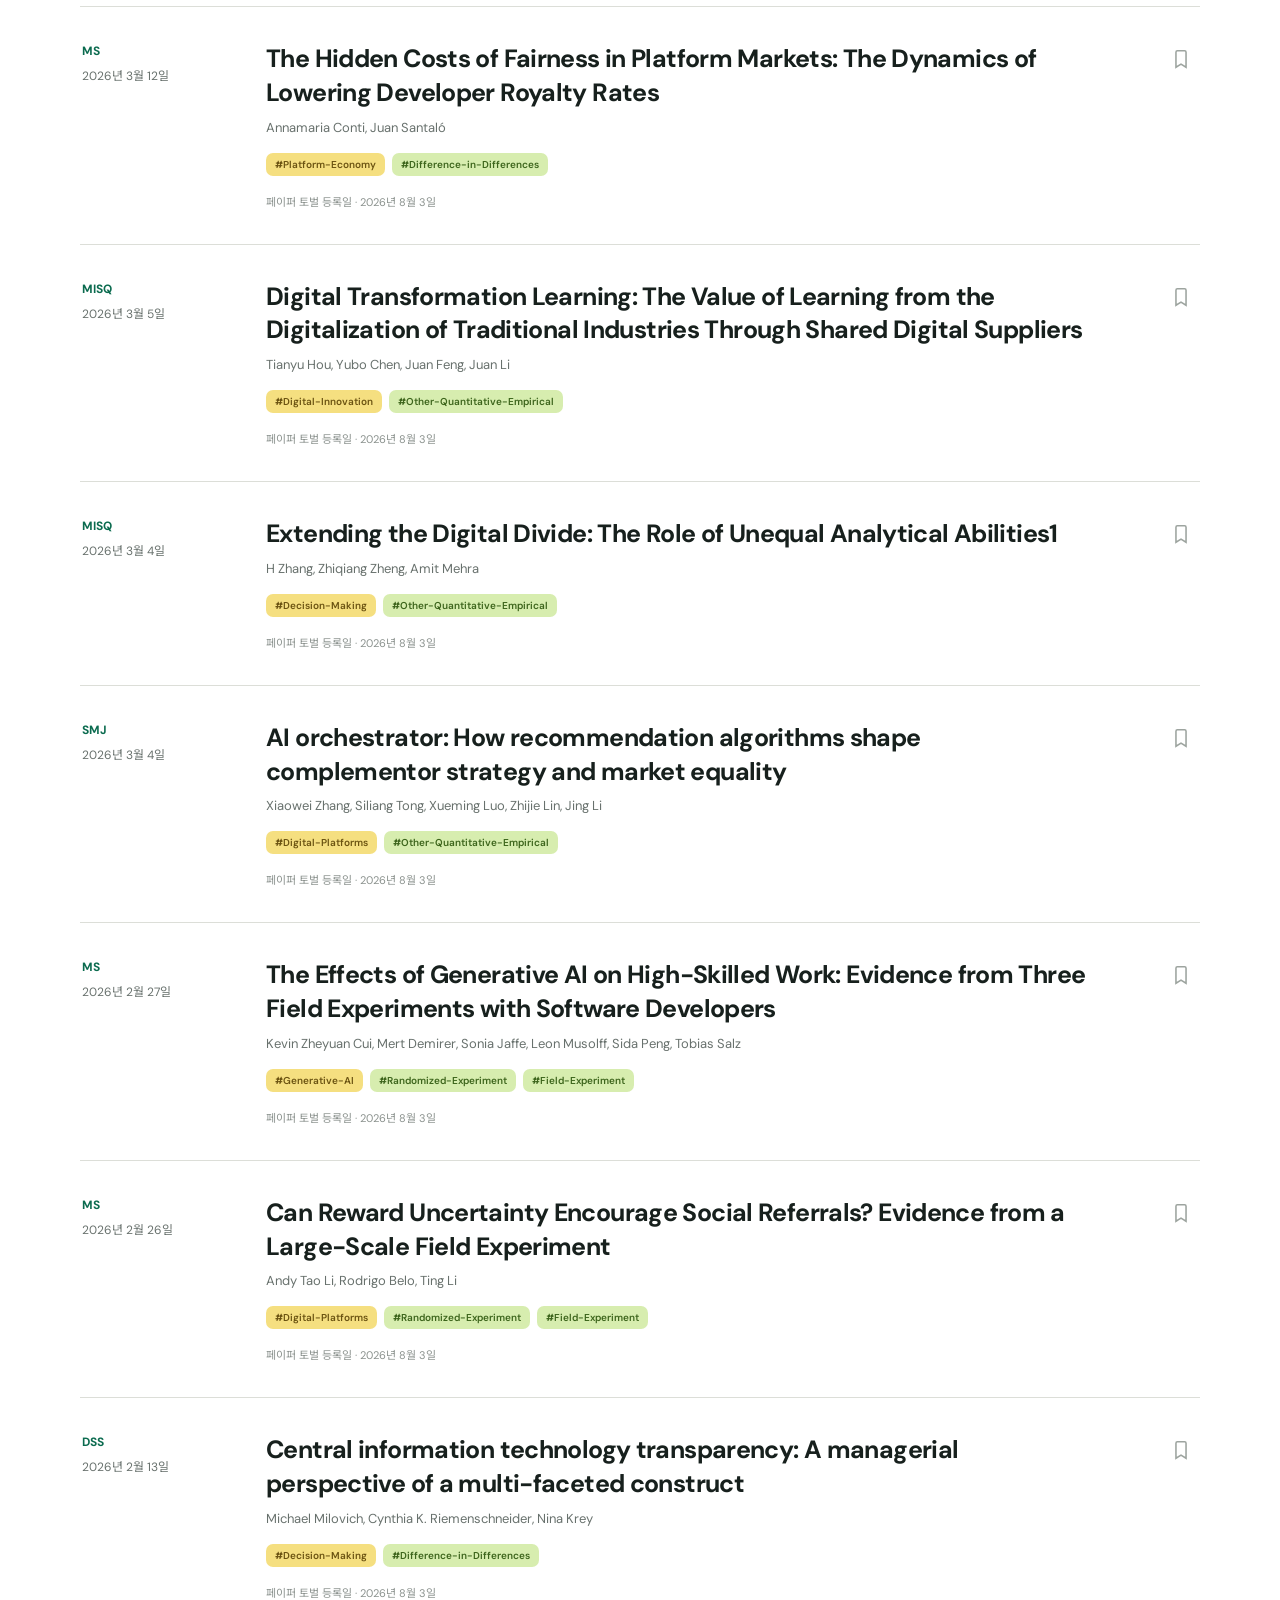
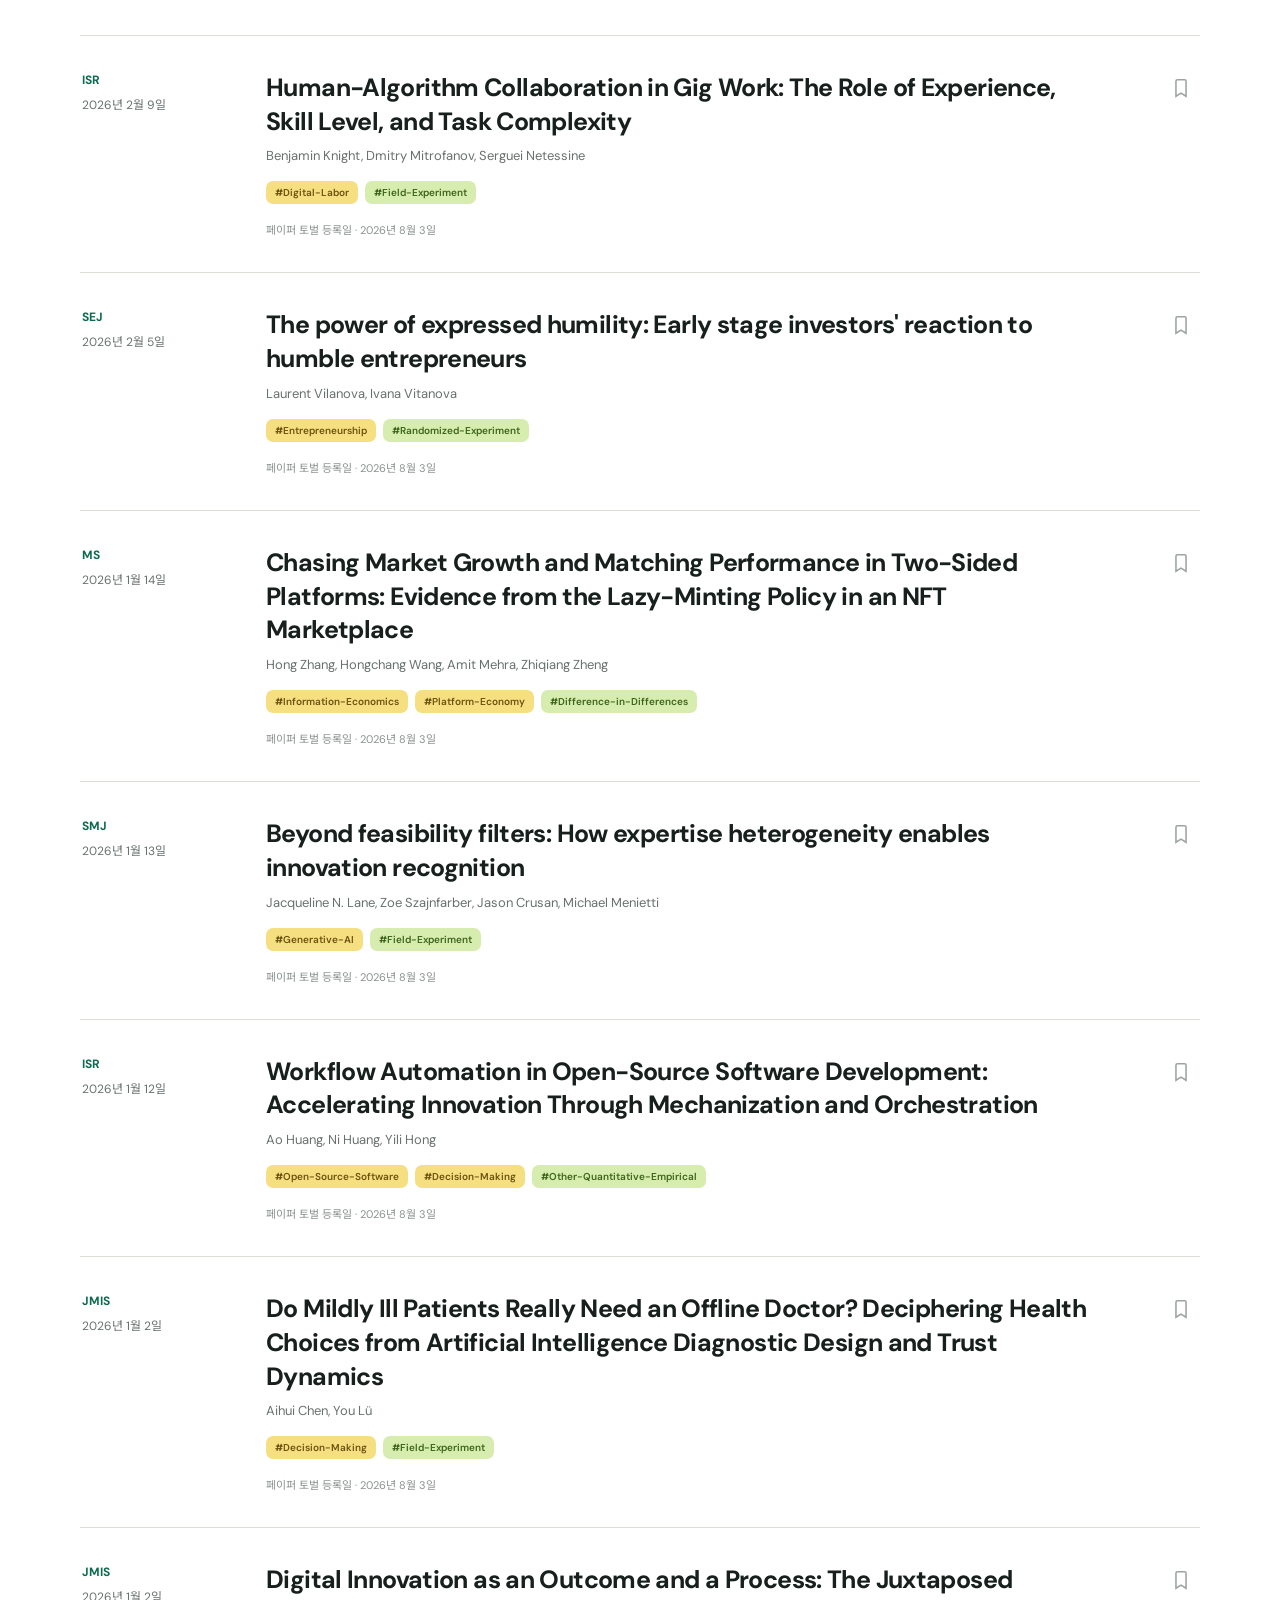
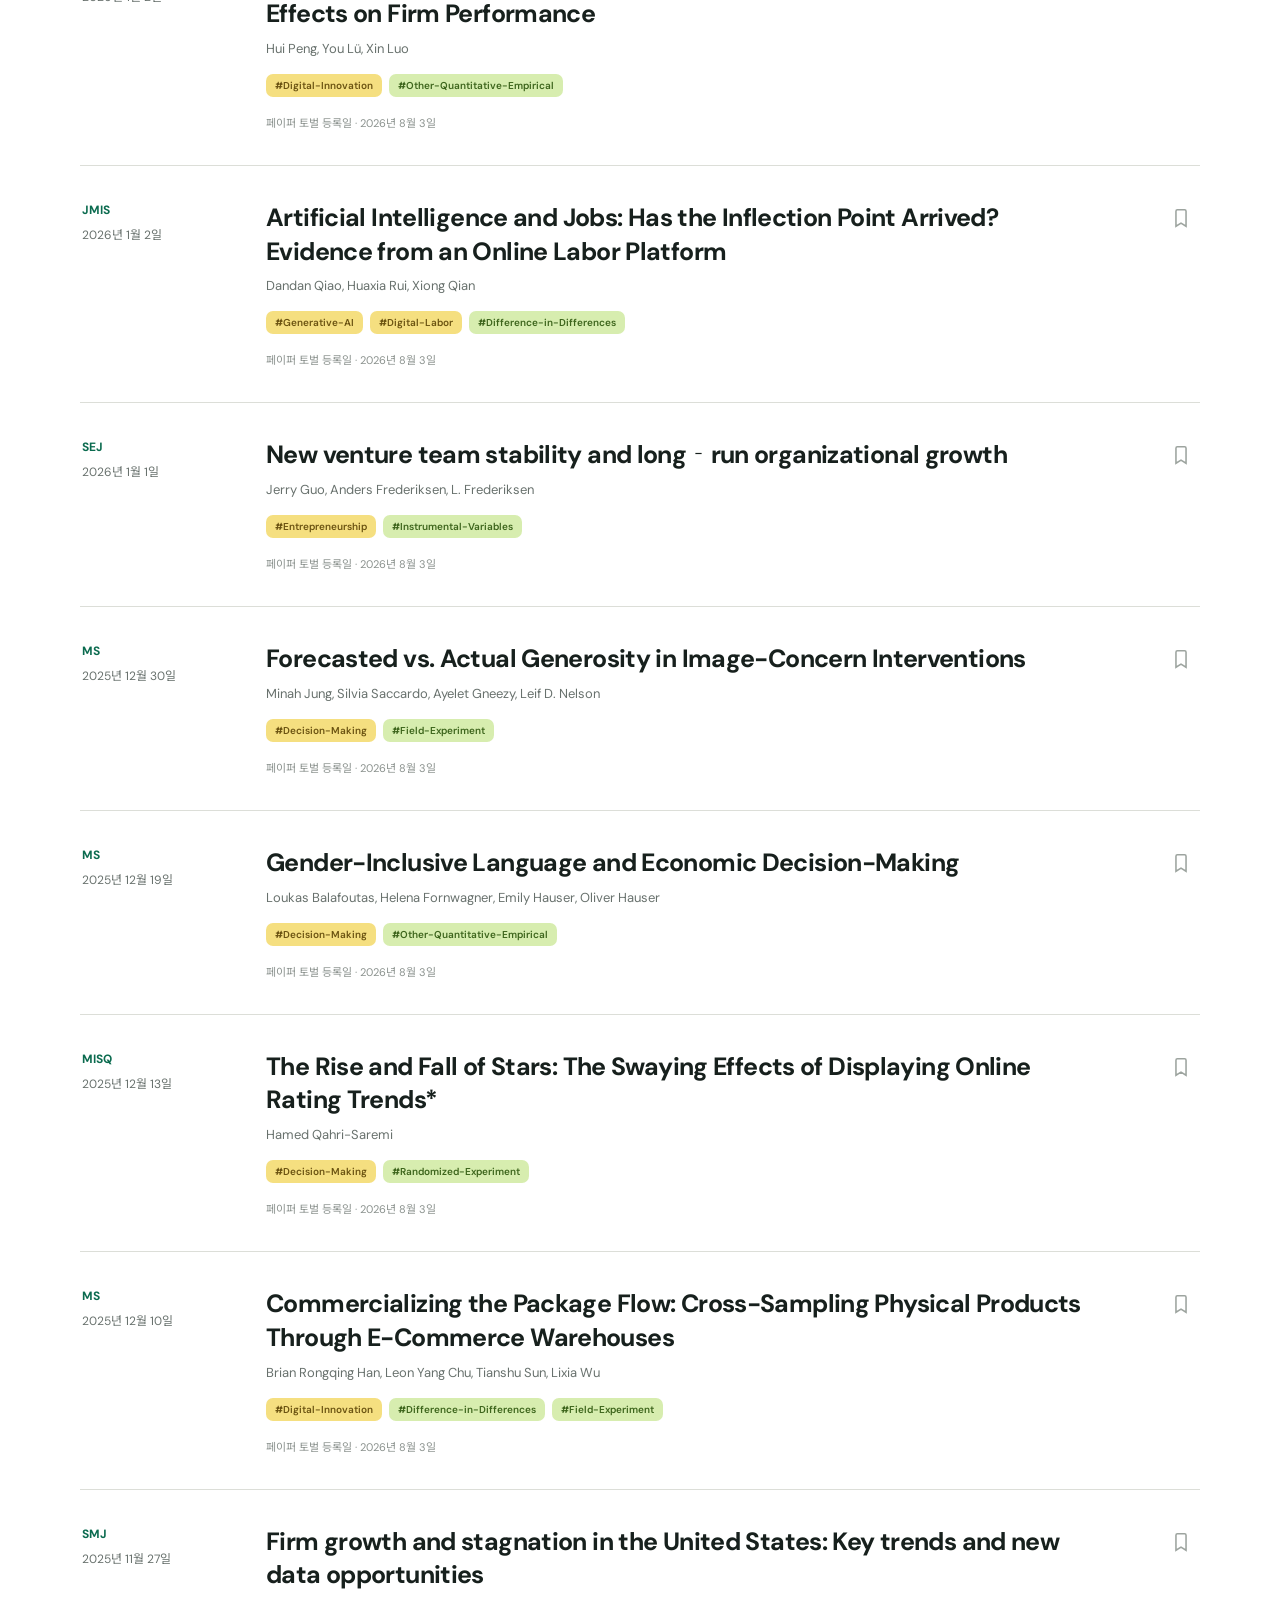
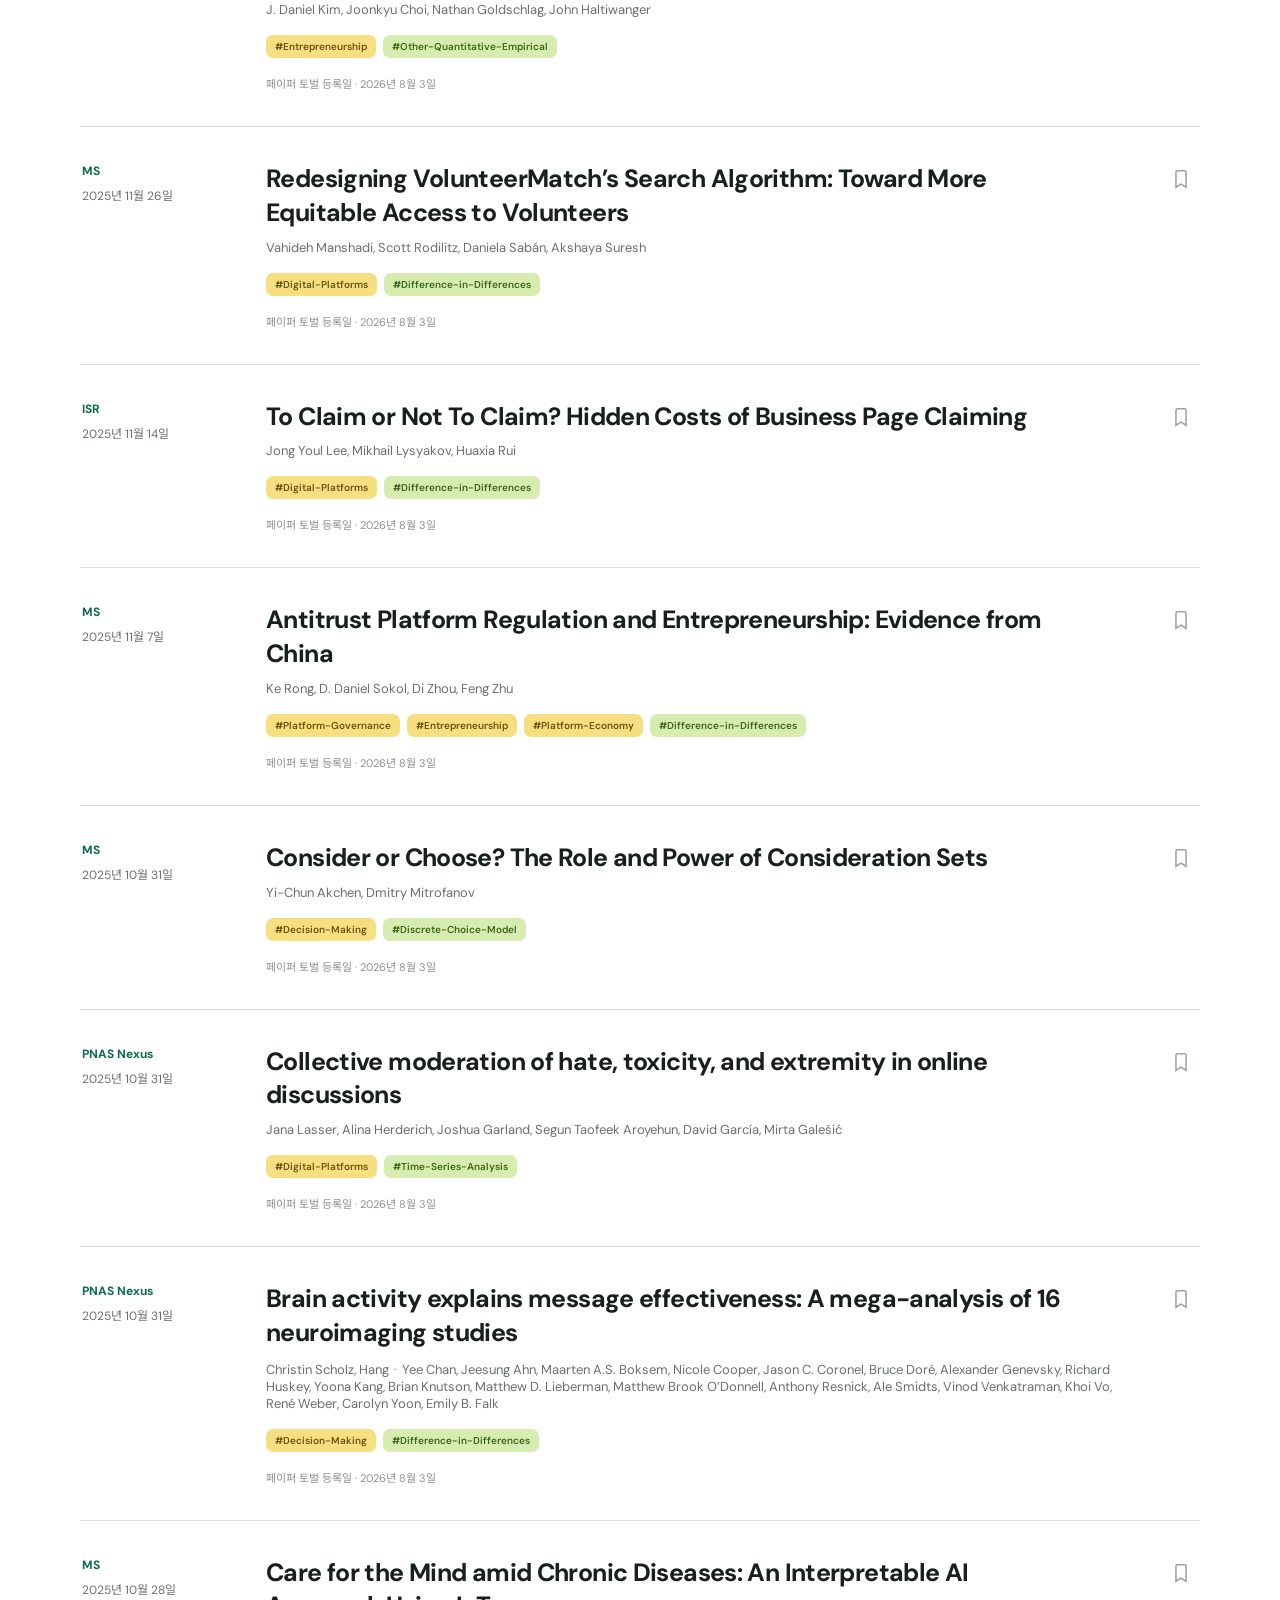
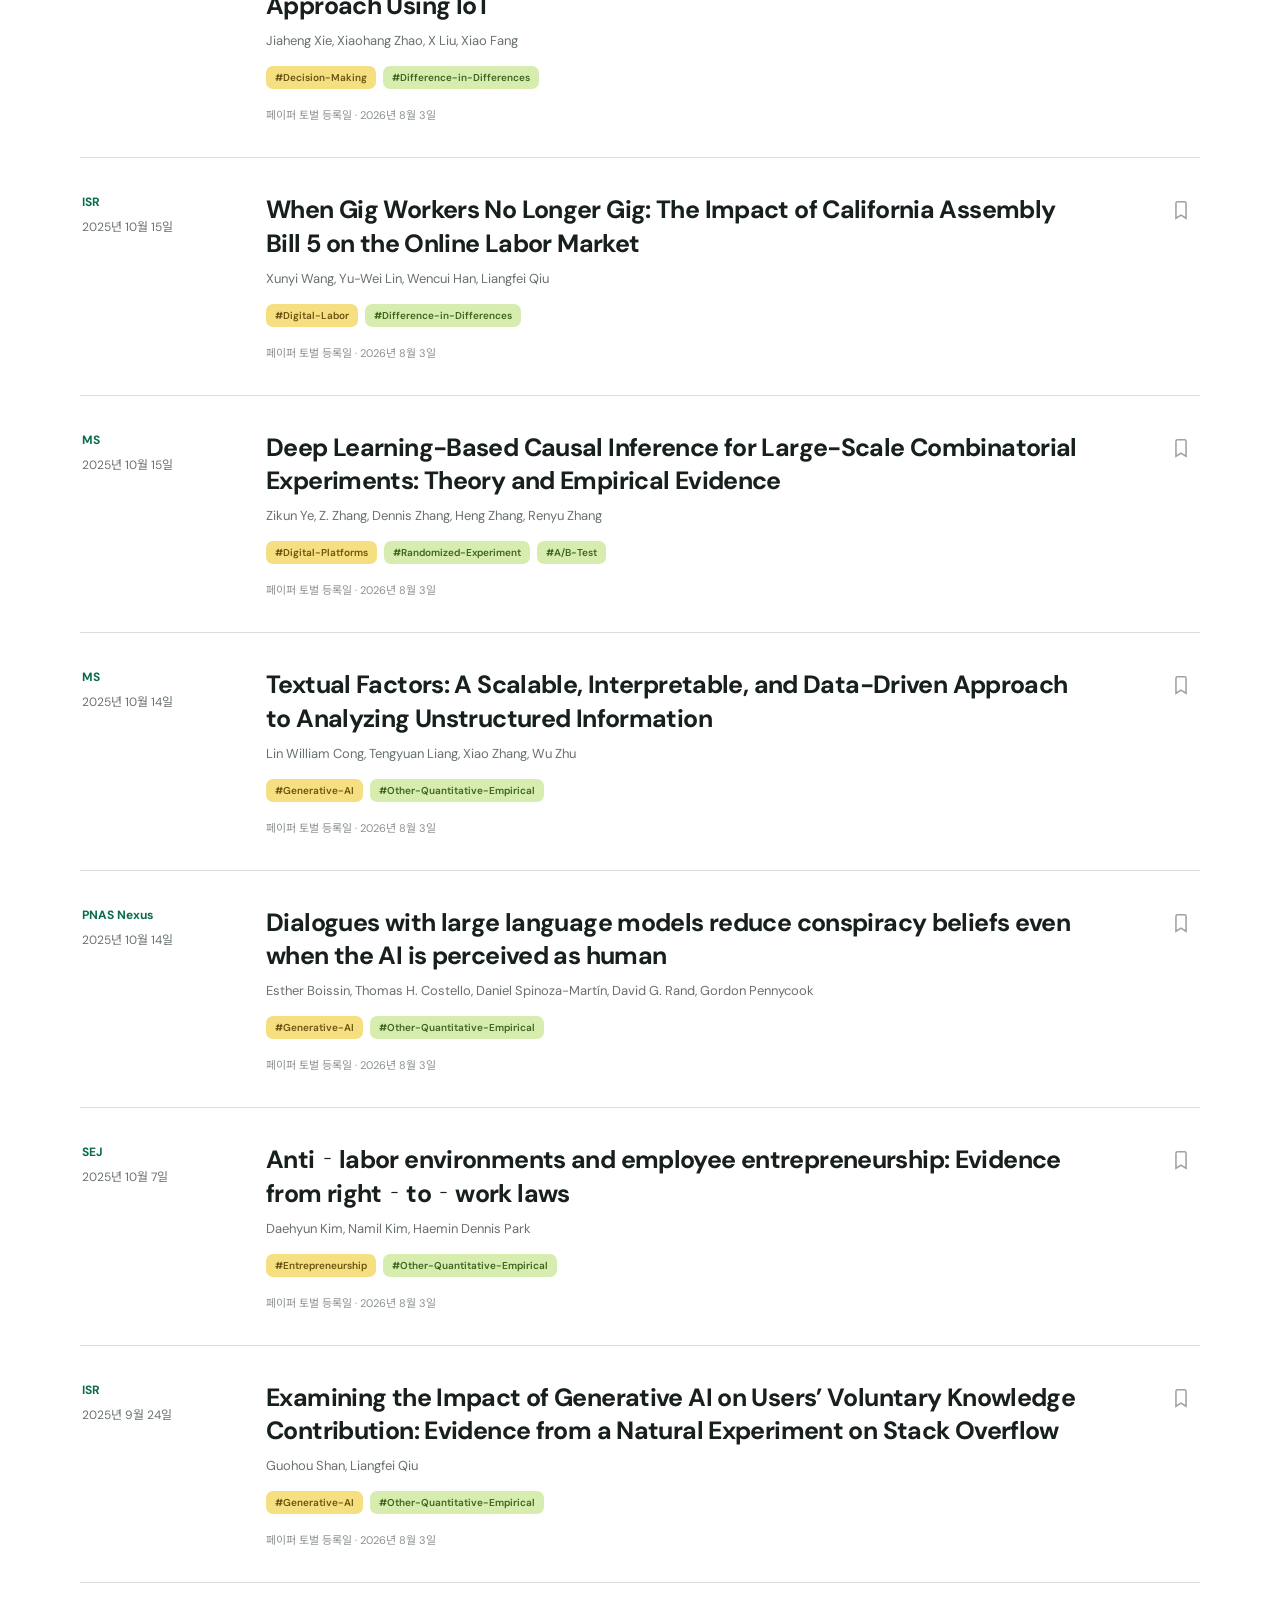
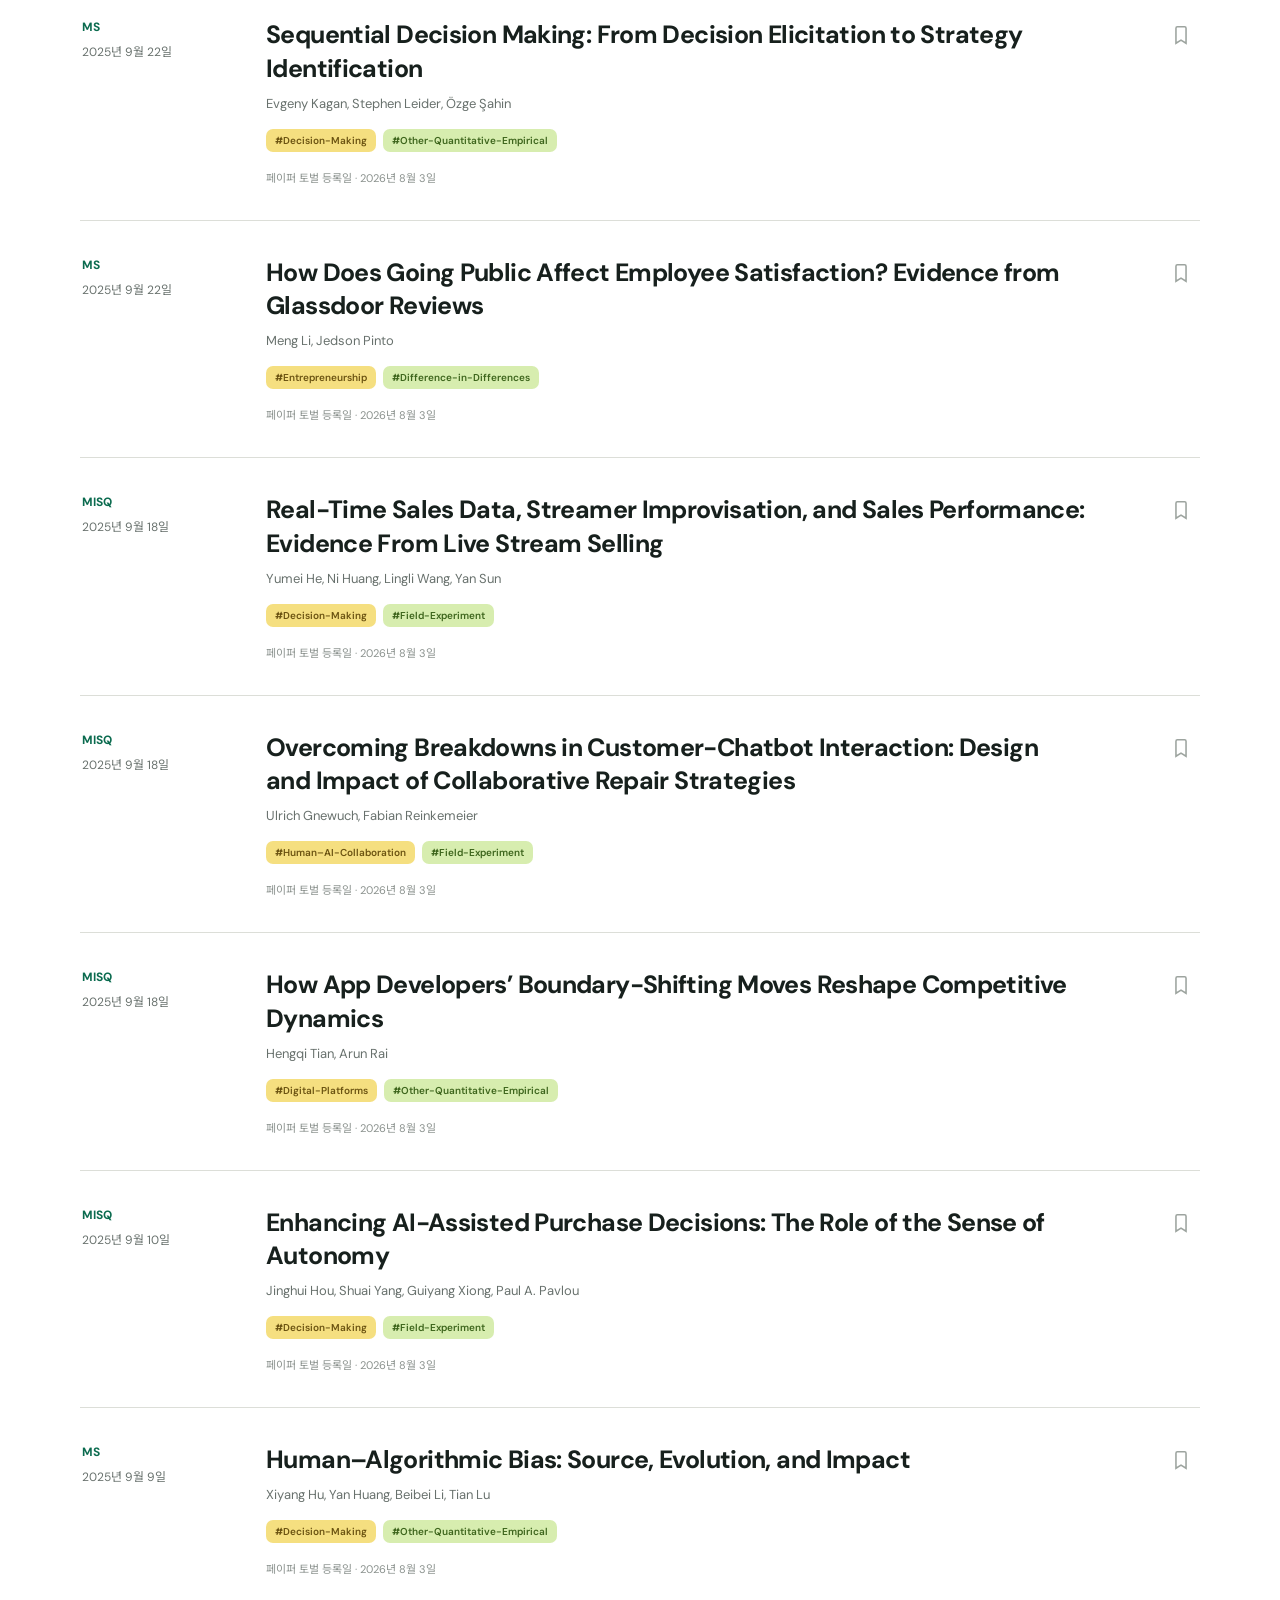
==== commit 147c085f: "Update index.html" ====
--- a/index.html
+++ b/index.html
@@ -3,7 +3,7 @@
 <head>
   <meta charset="utf-8">
   <meta name="viewport" content="width=device-width, initial-scale=1">
-  <meta name="description" content="관심 저널의 최신 정량연구를 한눈에 확인하는 개인용 논문 레이더">
+  <meta name="description" content="페이퍼 토벌 연구주제 및 방법론 통계">
   <title>페이퍼 토벌</title>
   <link rel="icon" type="image/png" href="assets/chiikawa-logo.png">
   <link rel="preconnect" href="https://fonts.googleapis.com">
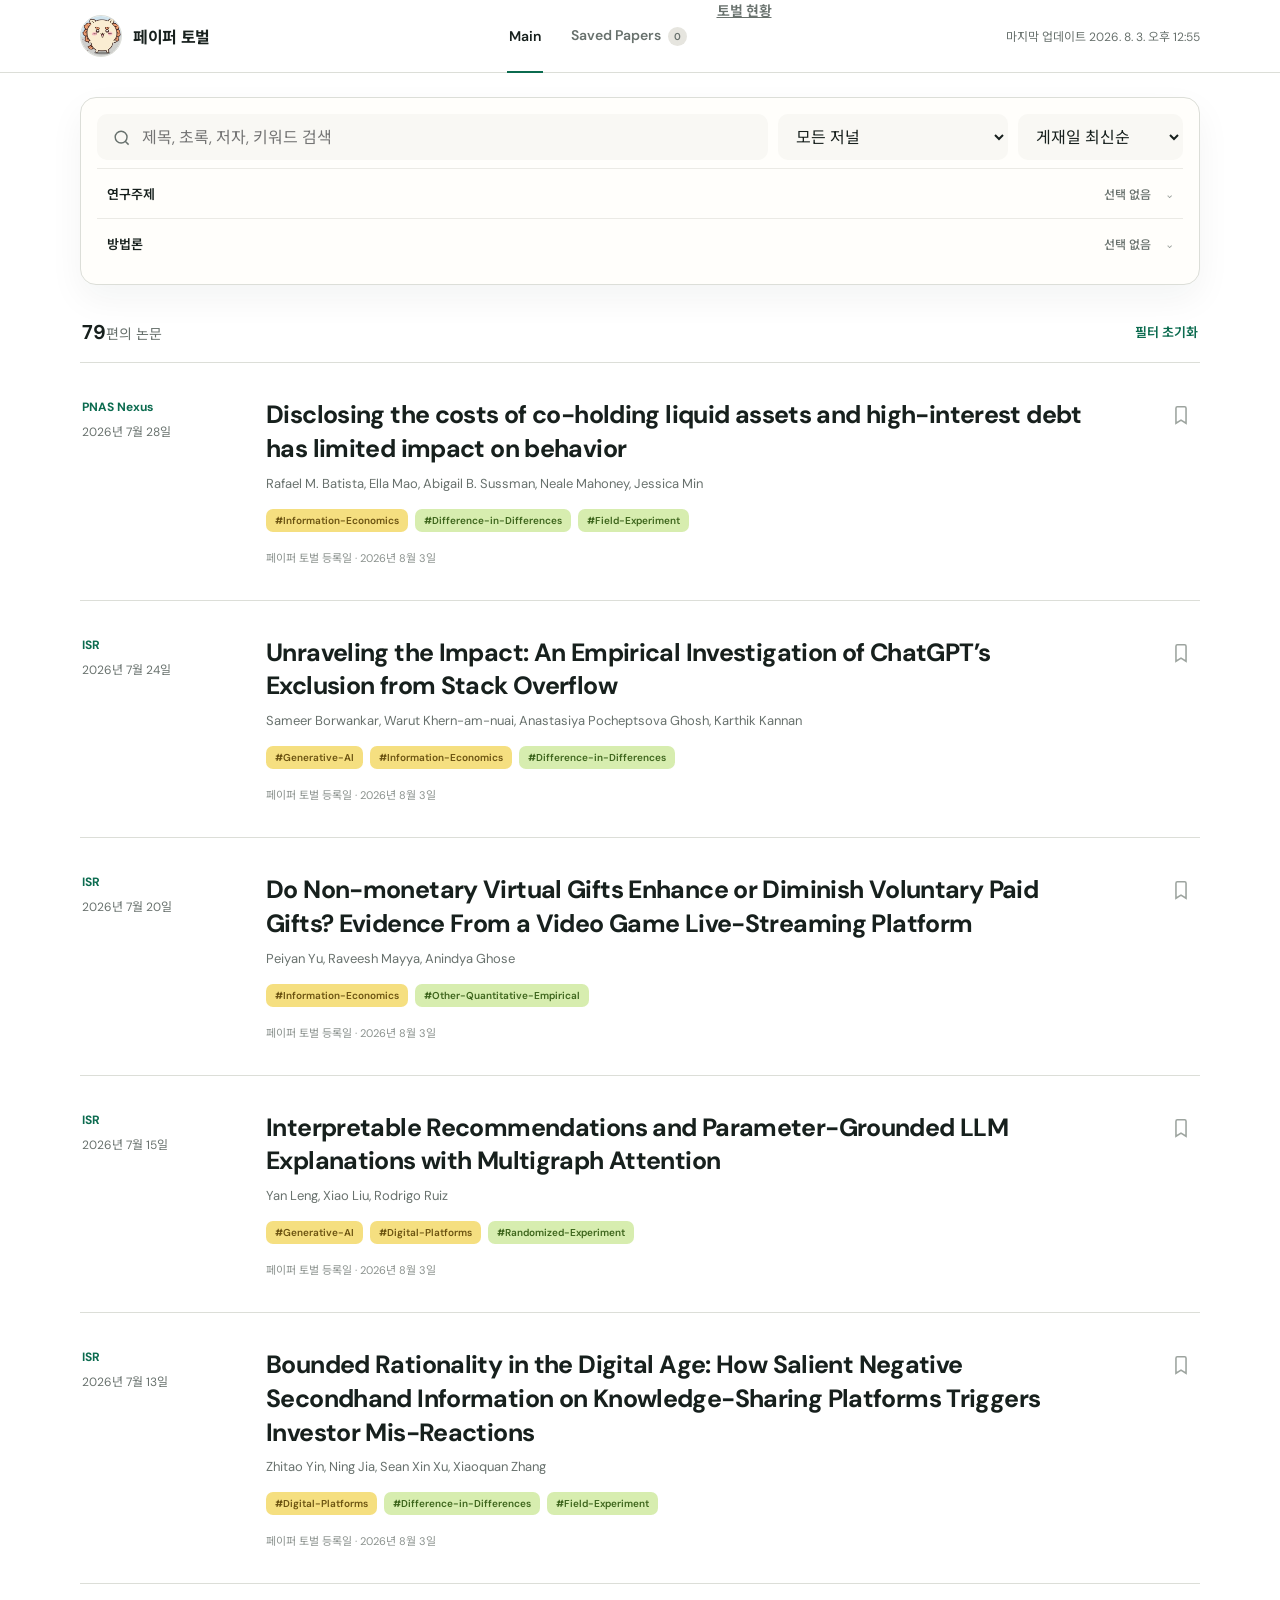
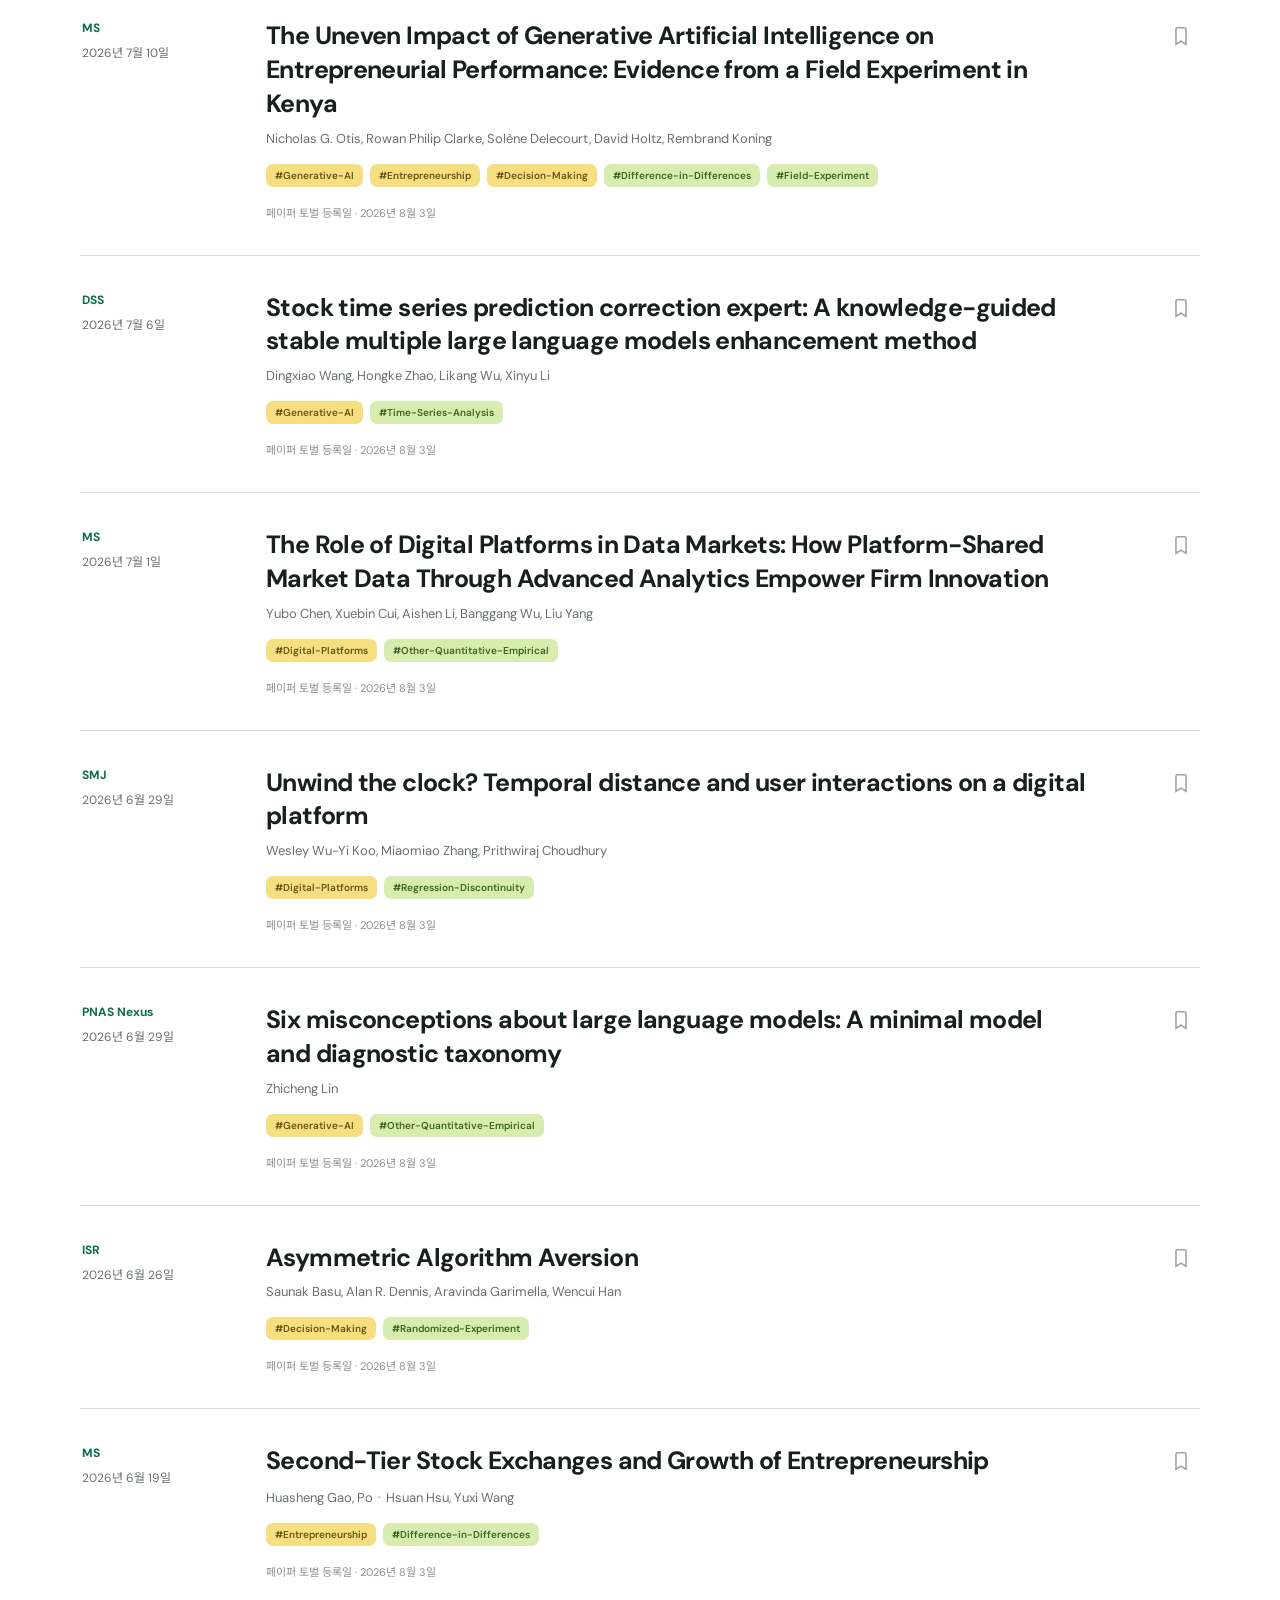
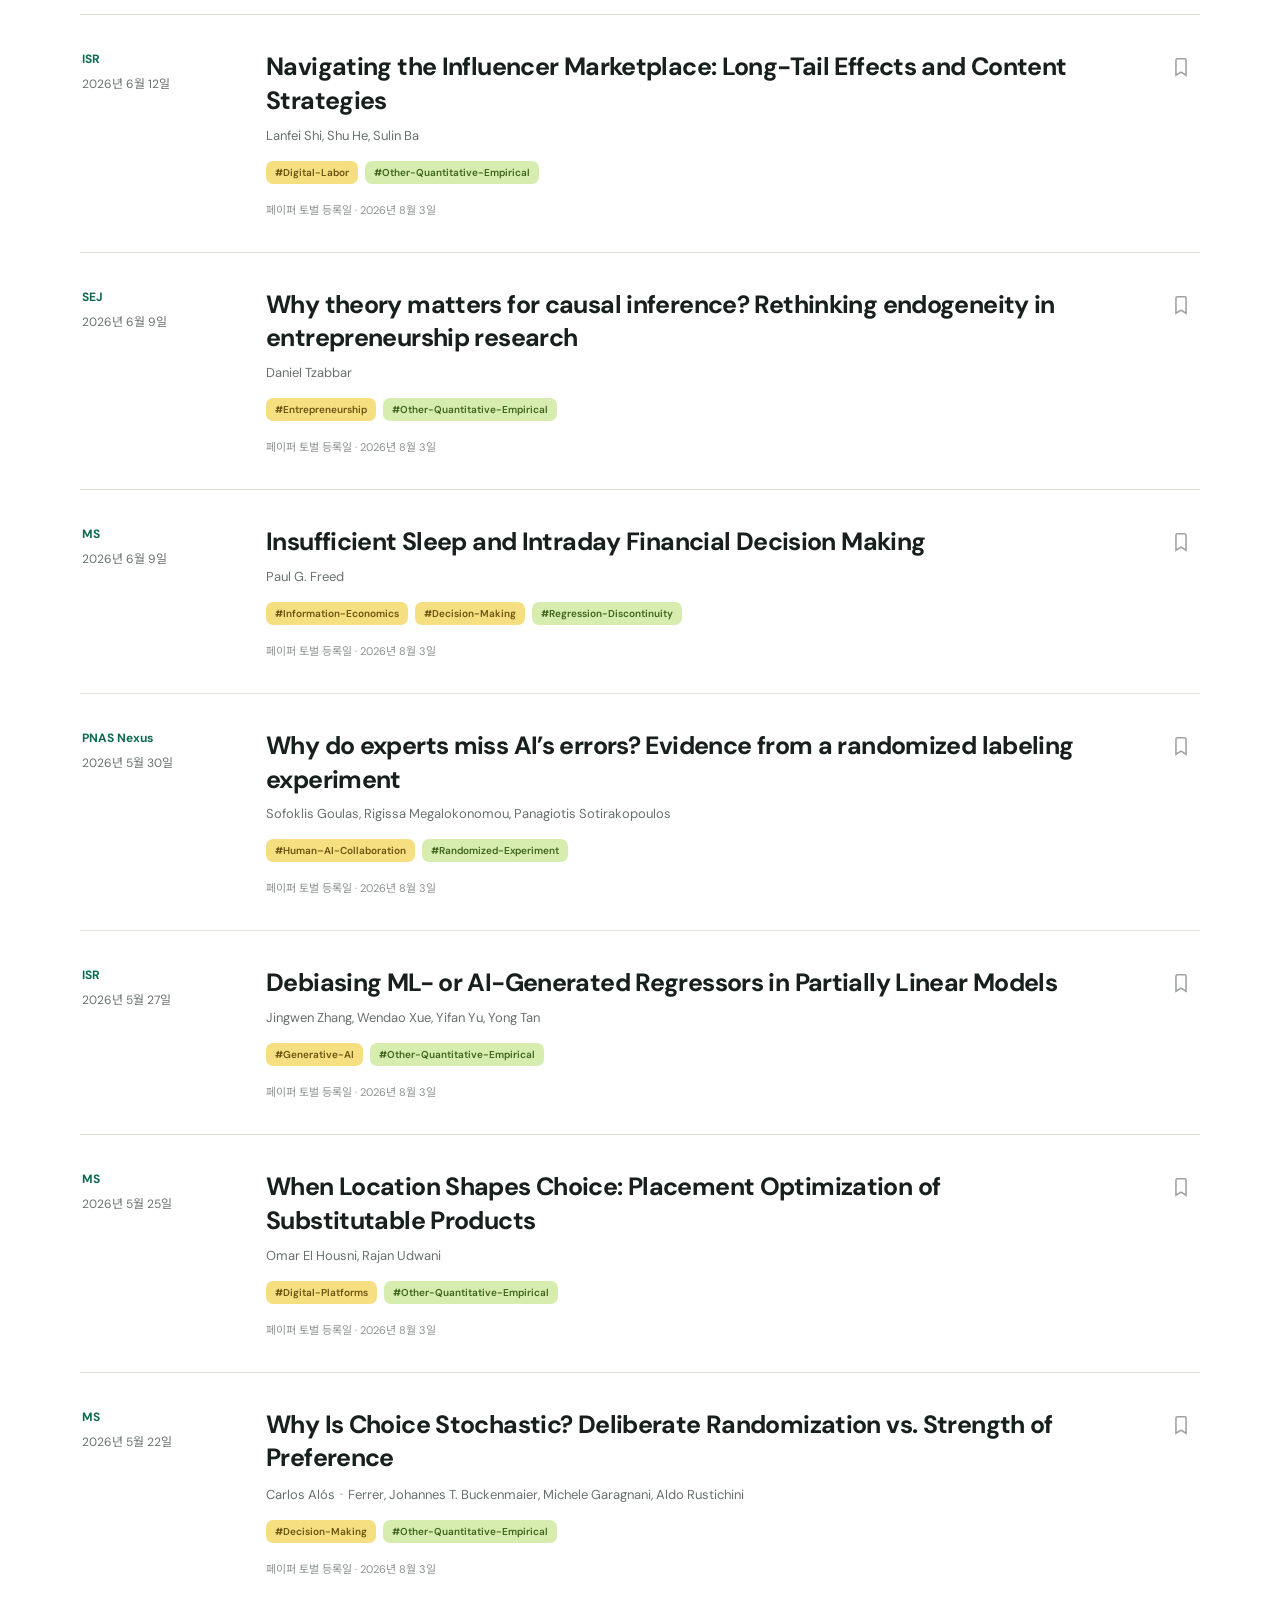
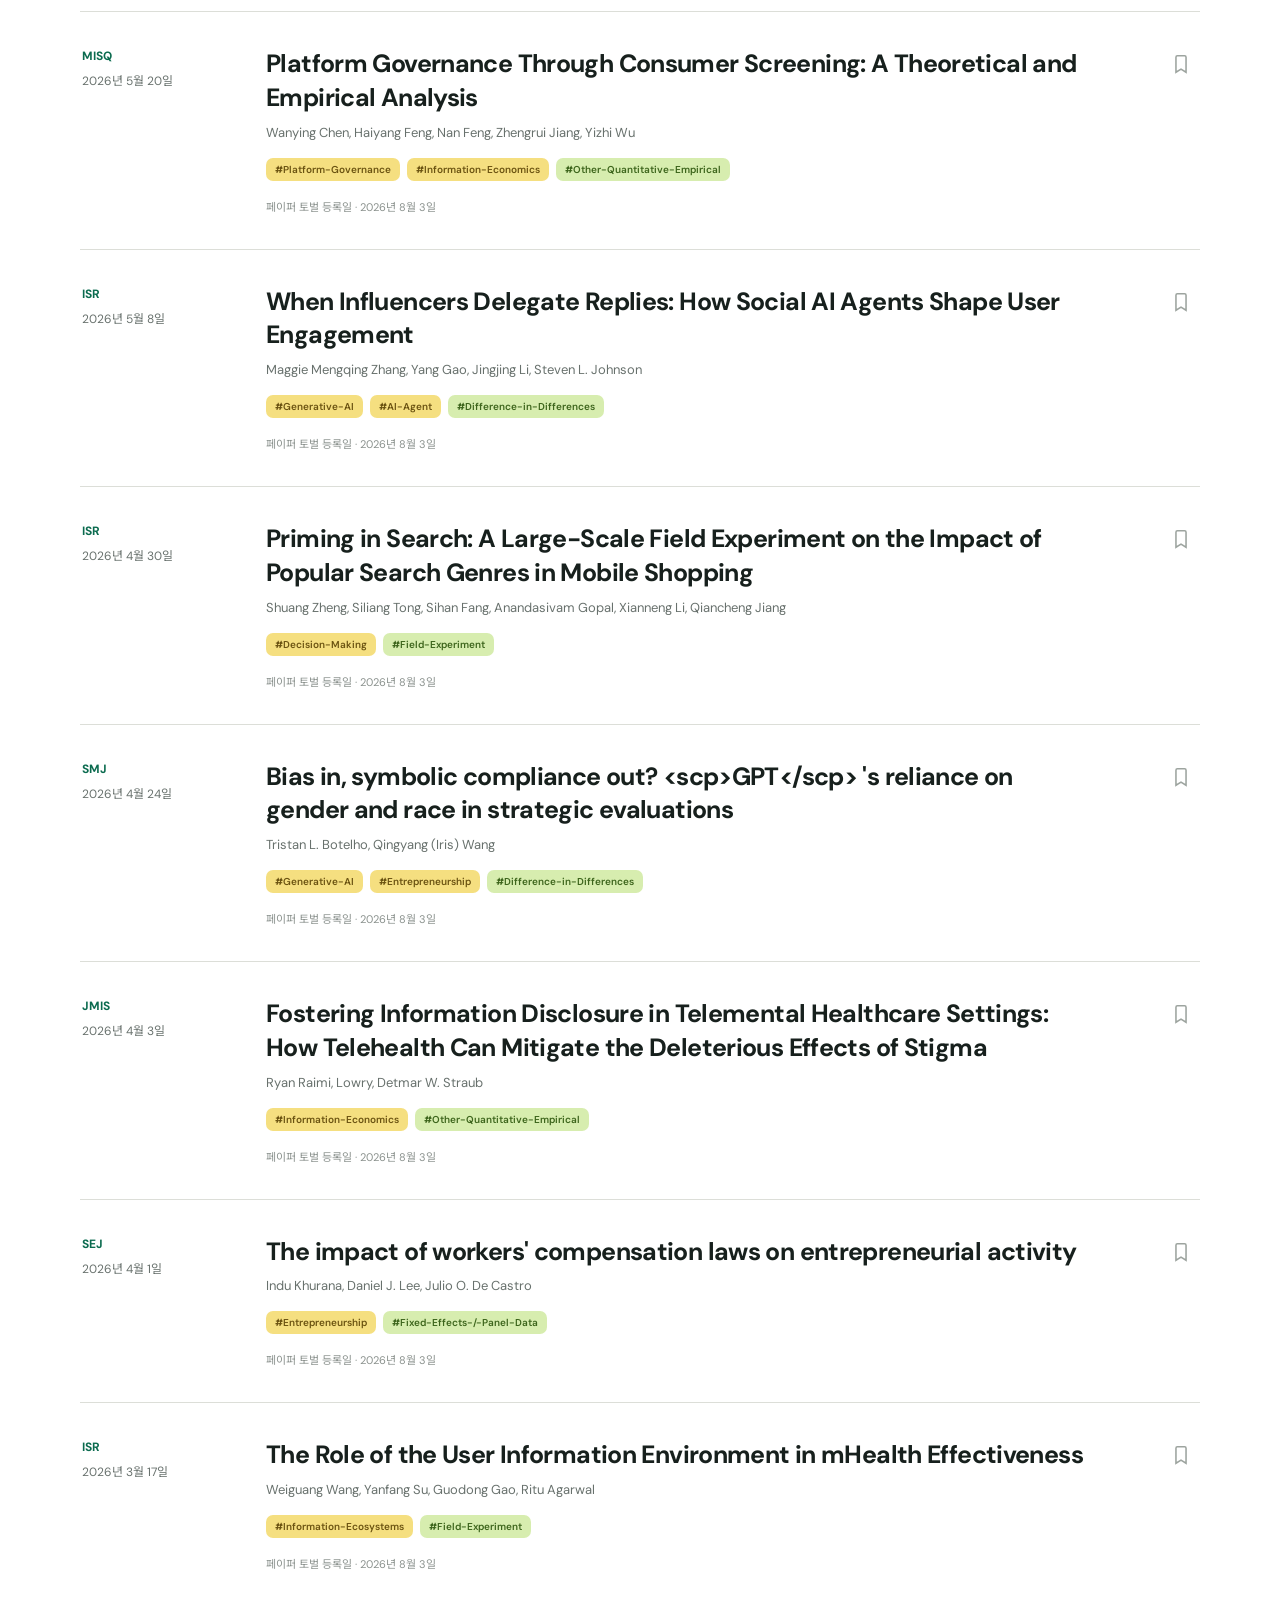
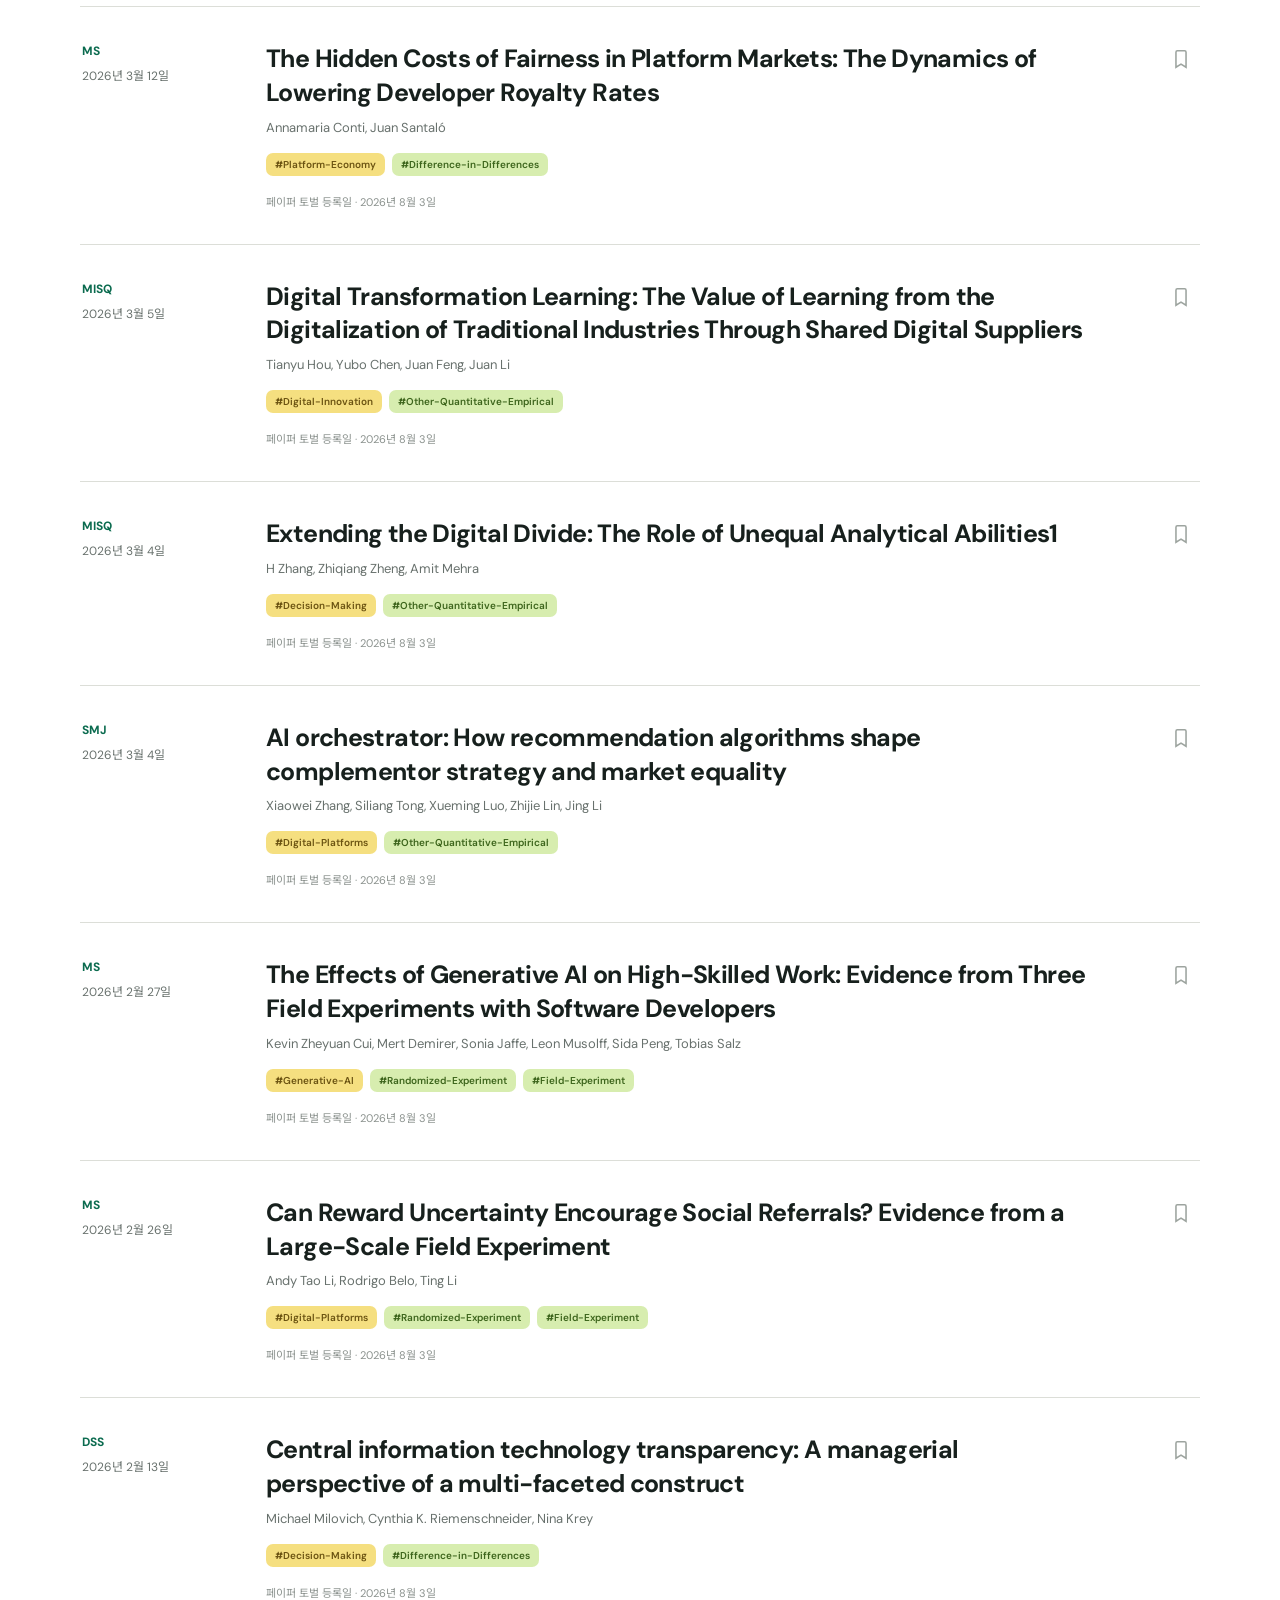
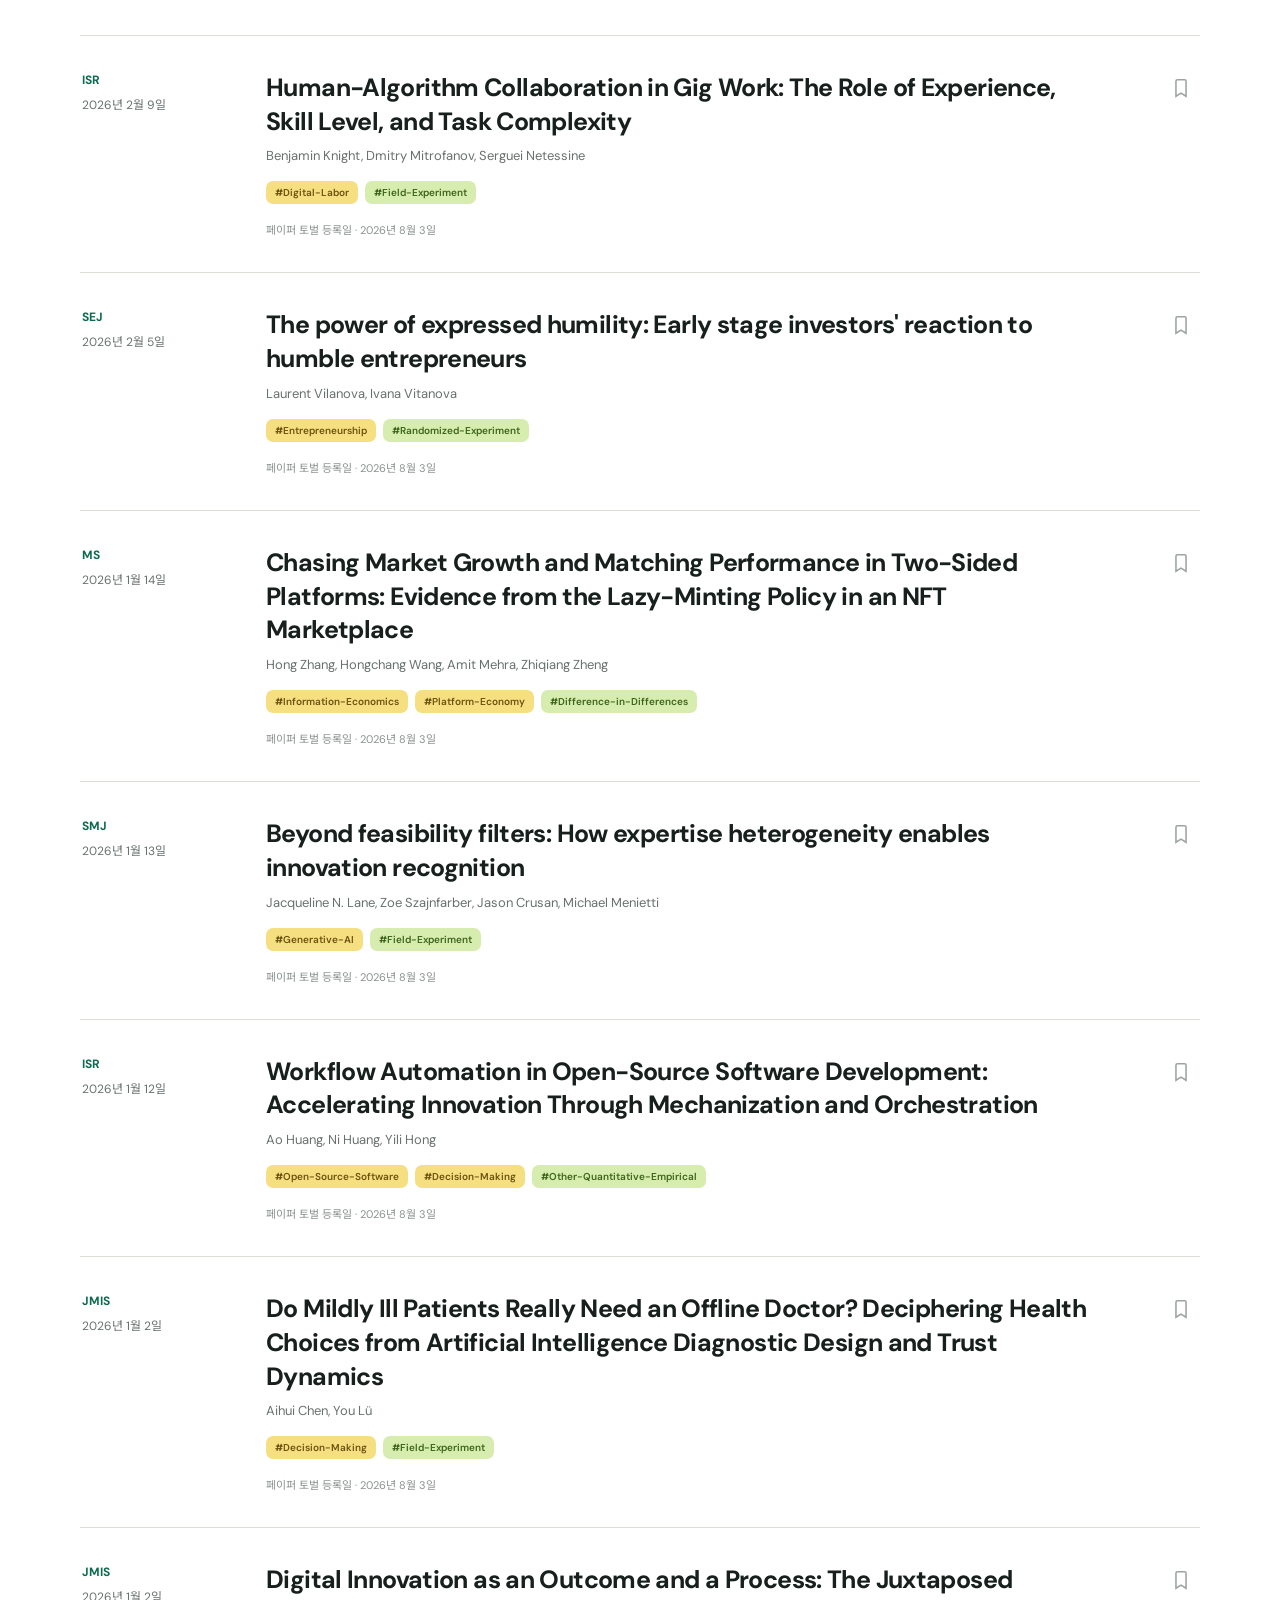
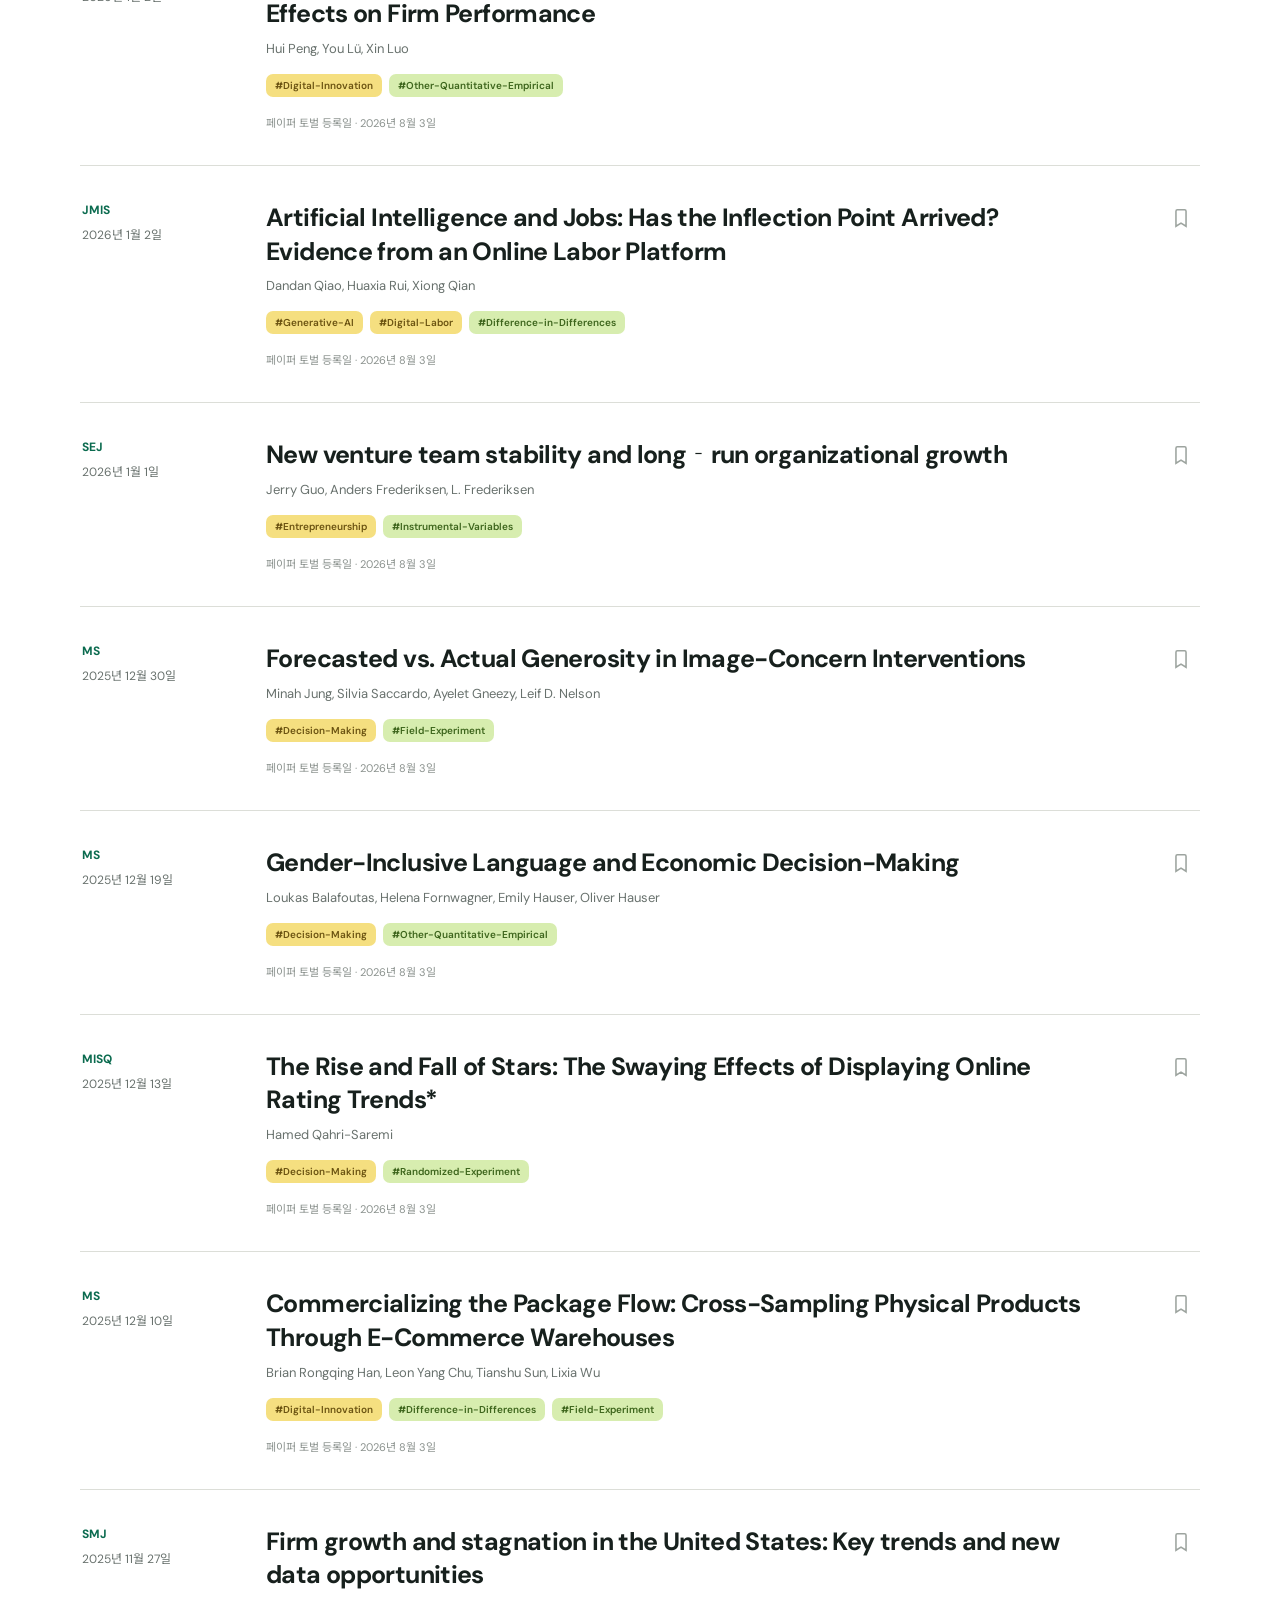
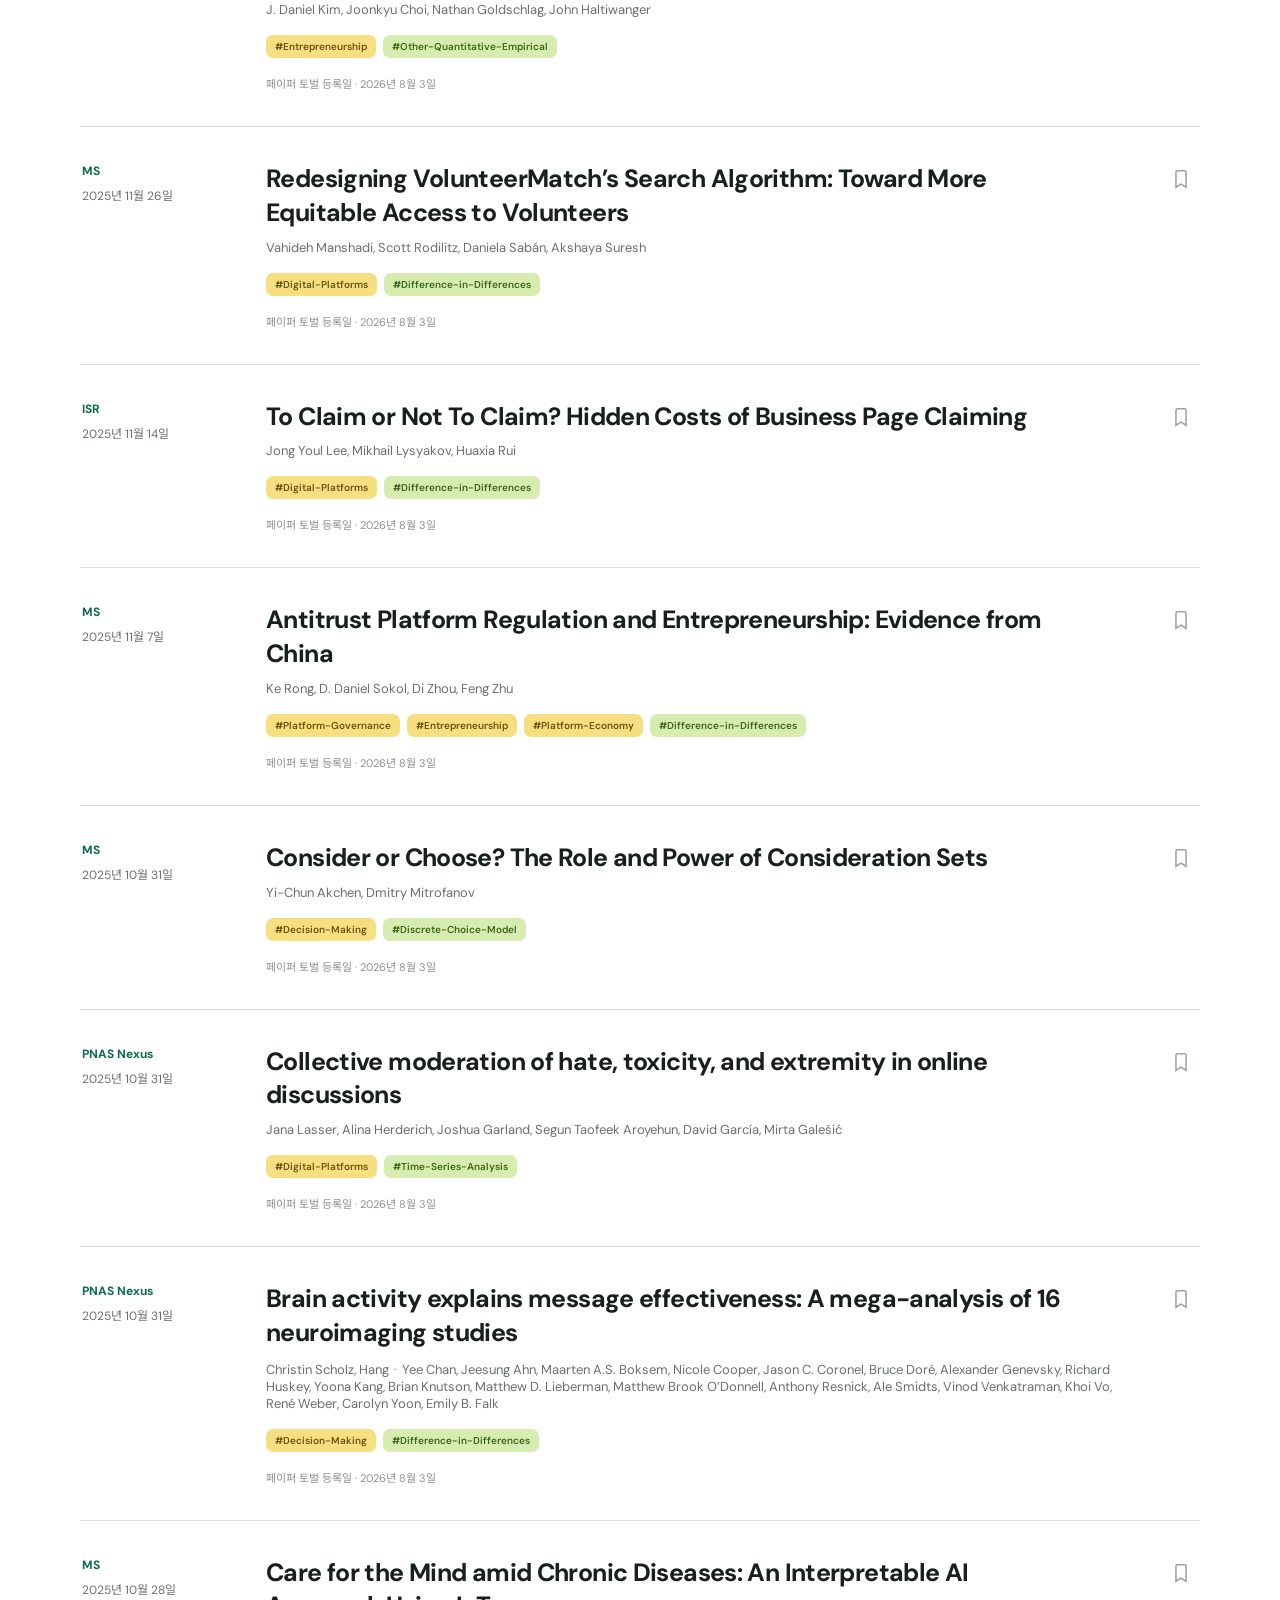
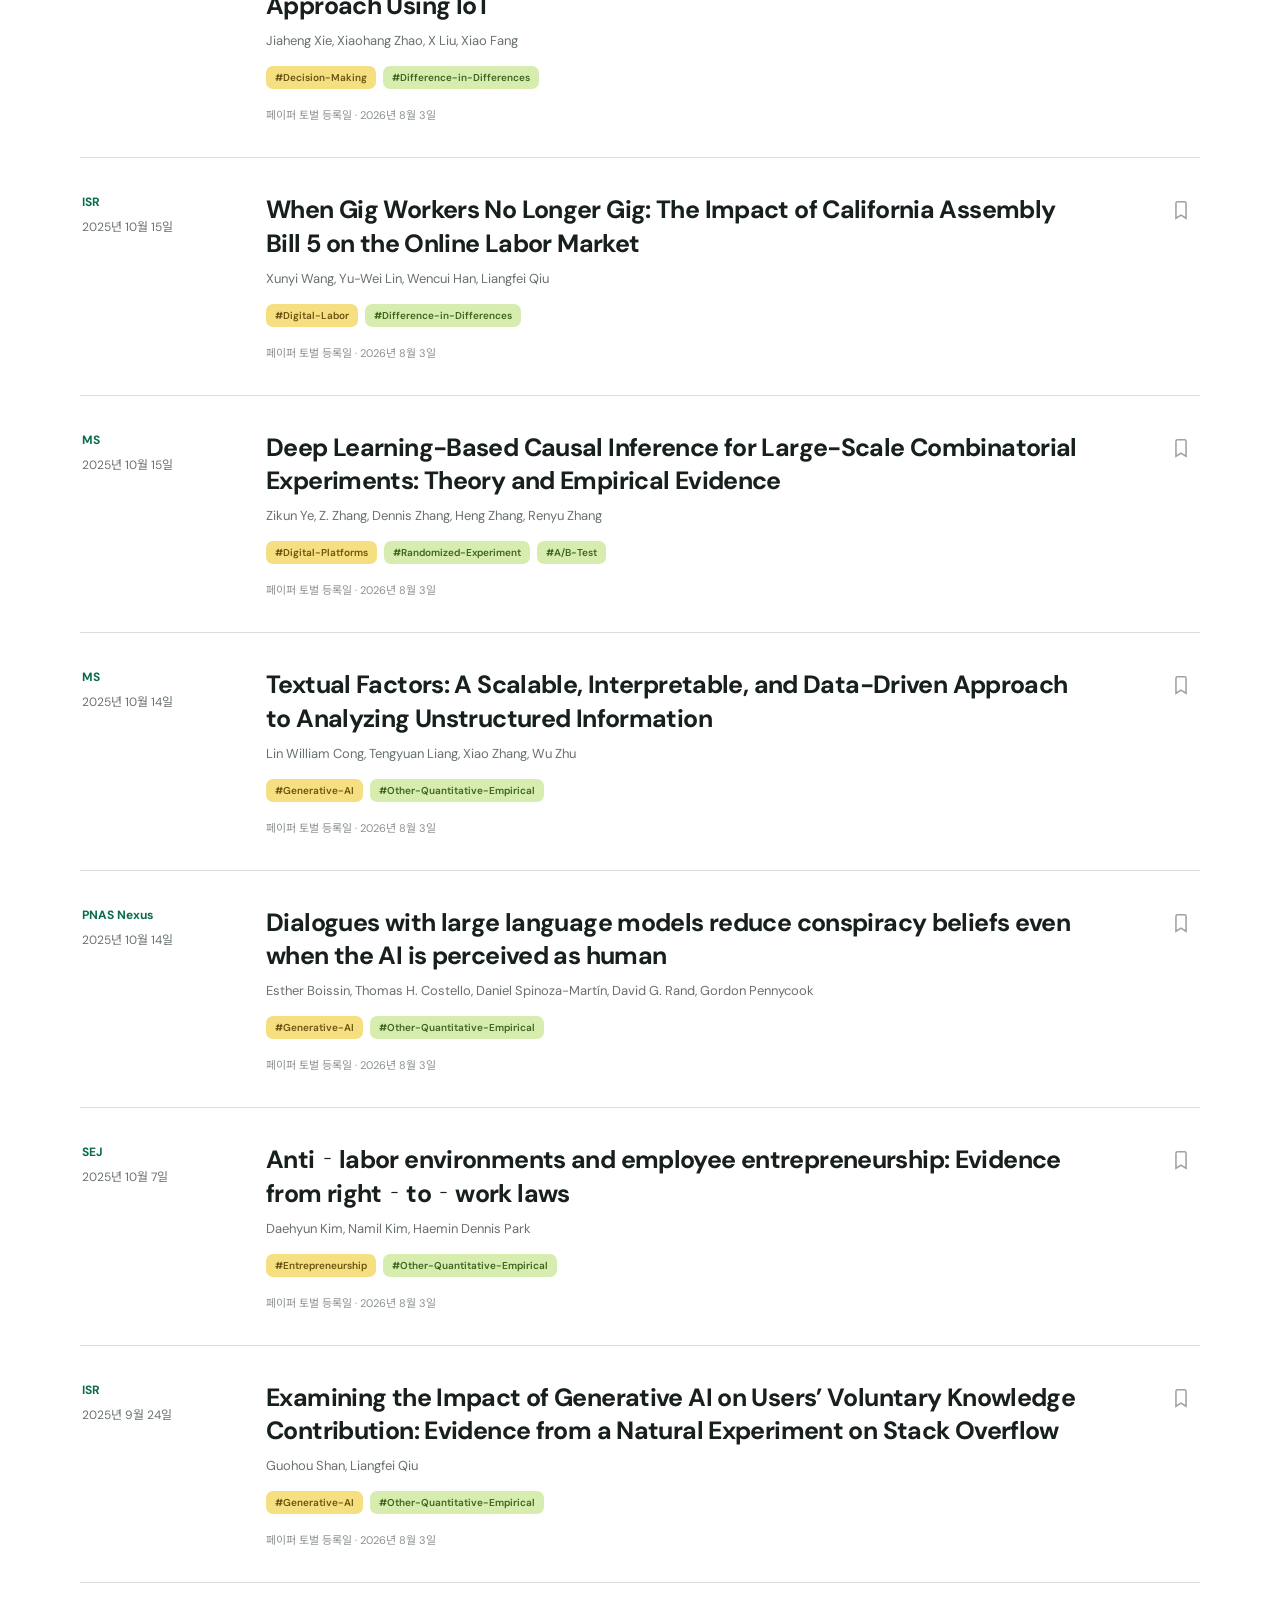
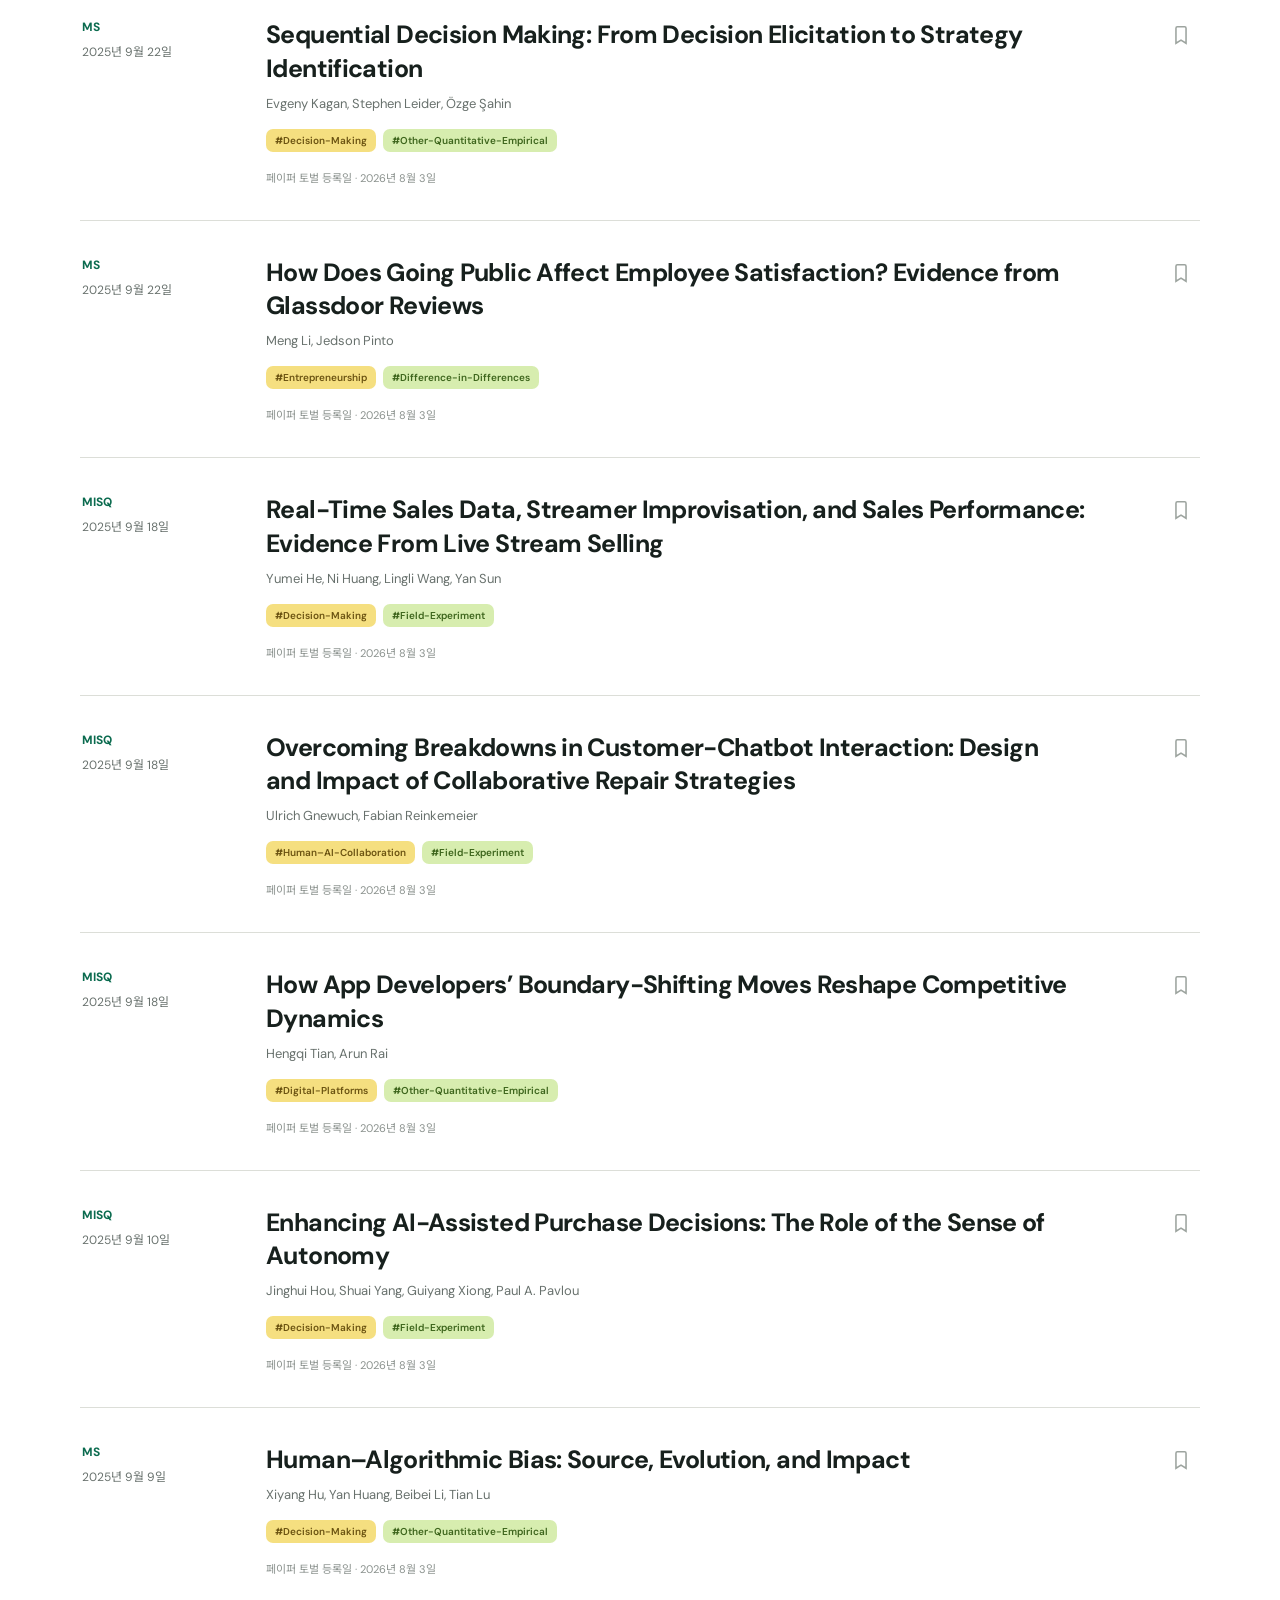
==== commit f599df03: "Update index.html" ====
--- a/index.html
+++ b/index.html
@@ -25,6 +25,7 @@
       <nav class="nav" aria-label="기본 메뉴">
         <button class="nav-link active" data-view="main">Main</button>
         <button class="nav-link" data-view="saved">Saved Papers <span id="saved-count" class="nav-count">0</span></button>
+        <a class="nav-link" href="statistics.html">토벌 현황</a>
       </nav>
       <p class="updated" id="updated">데이터 불러오는 중…</p>
     </div>
